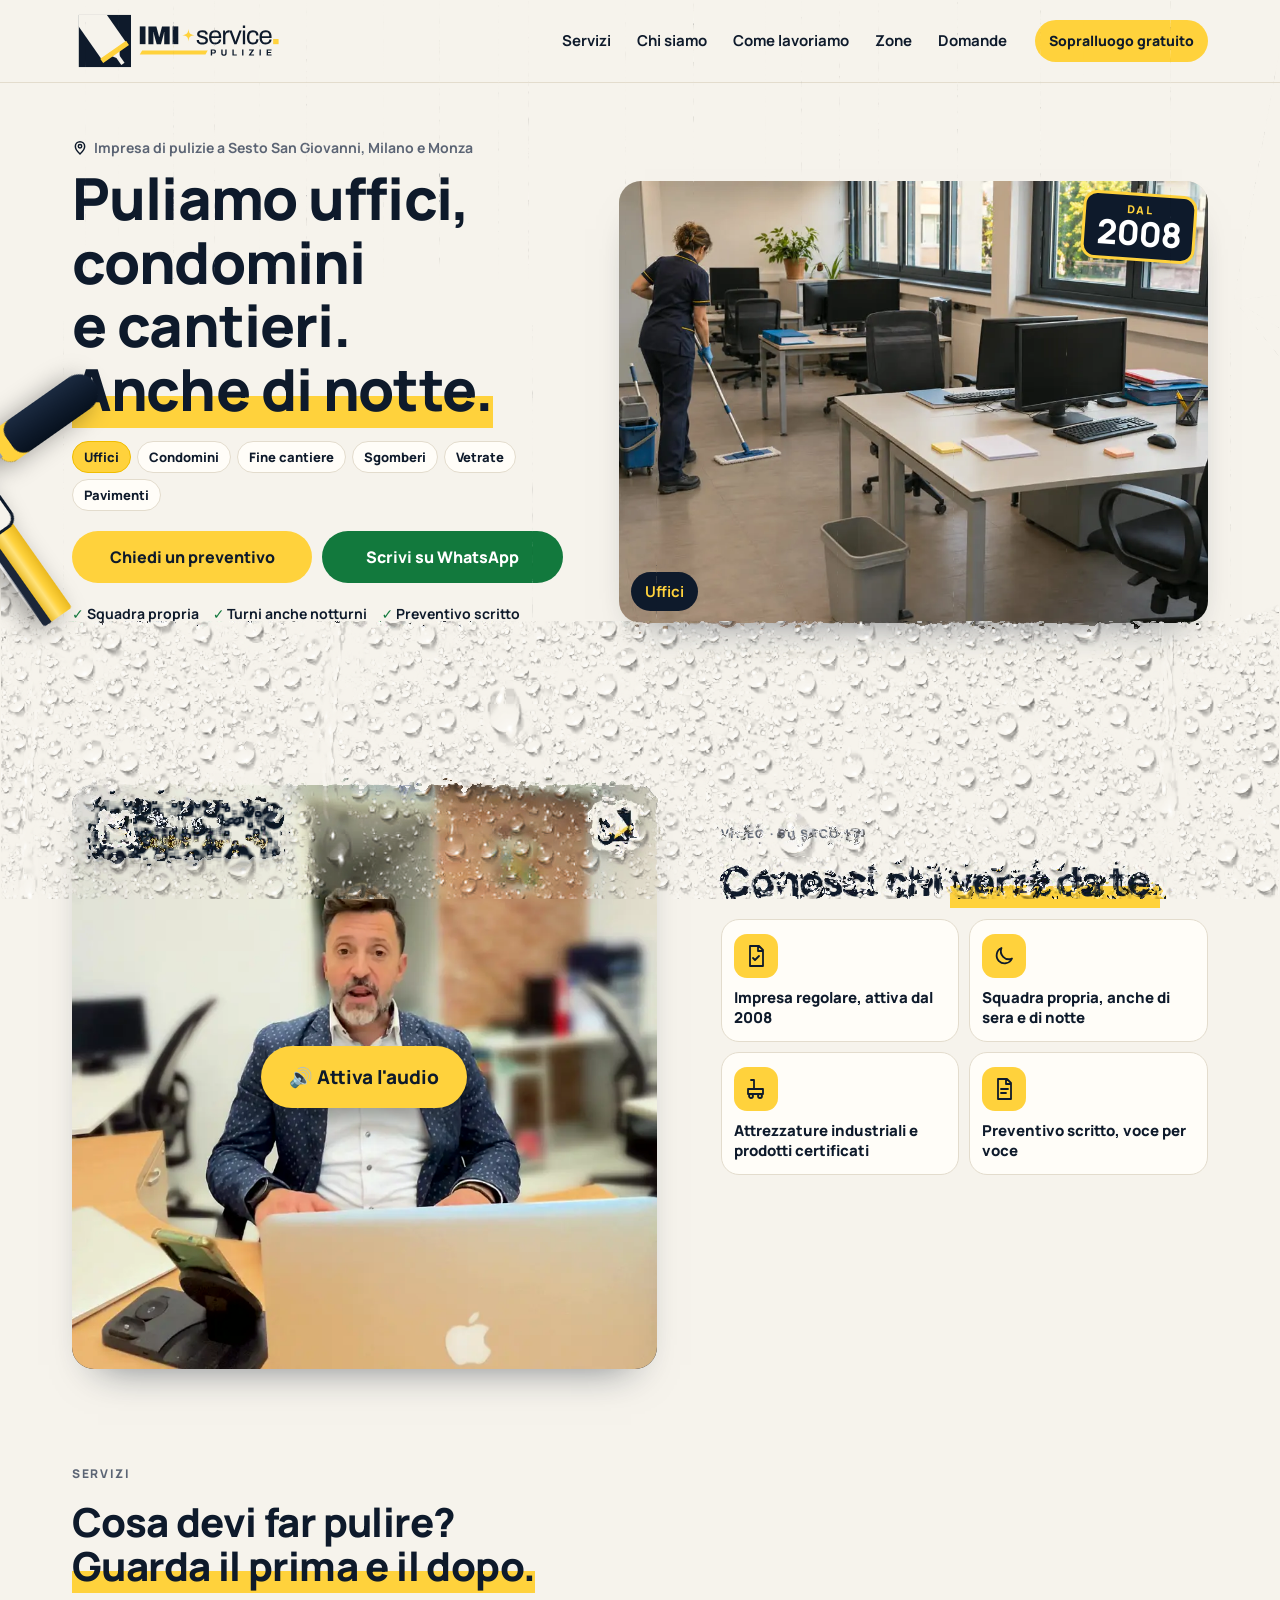
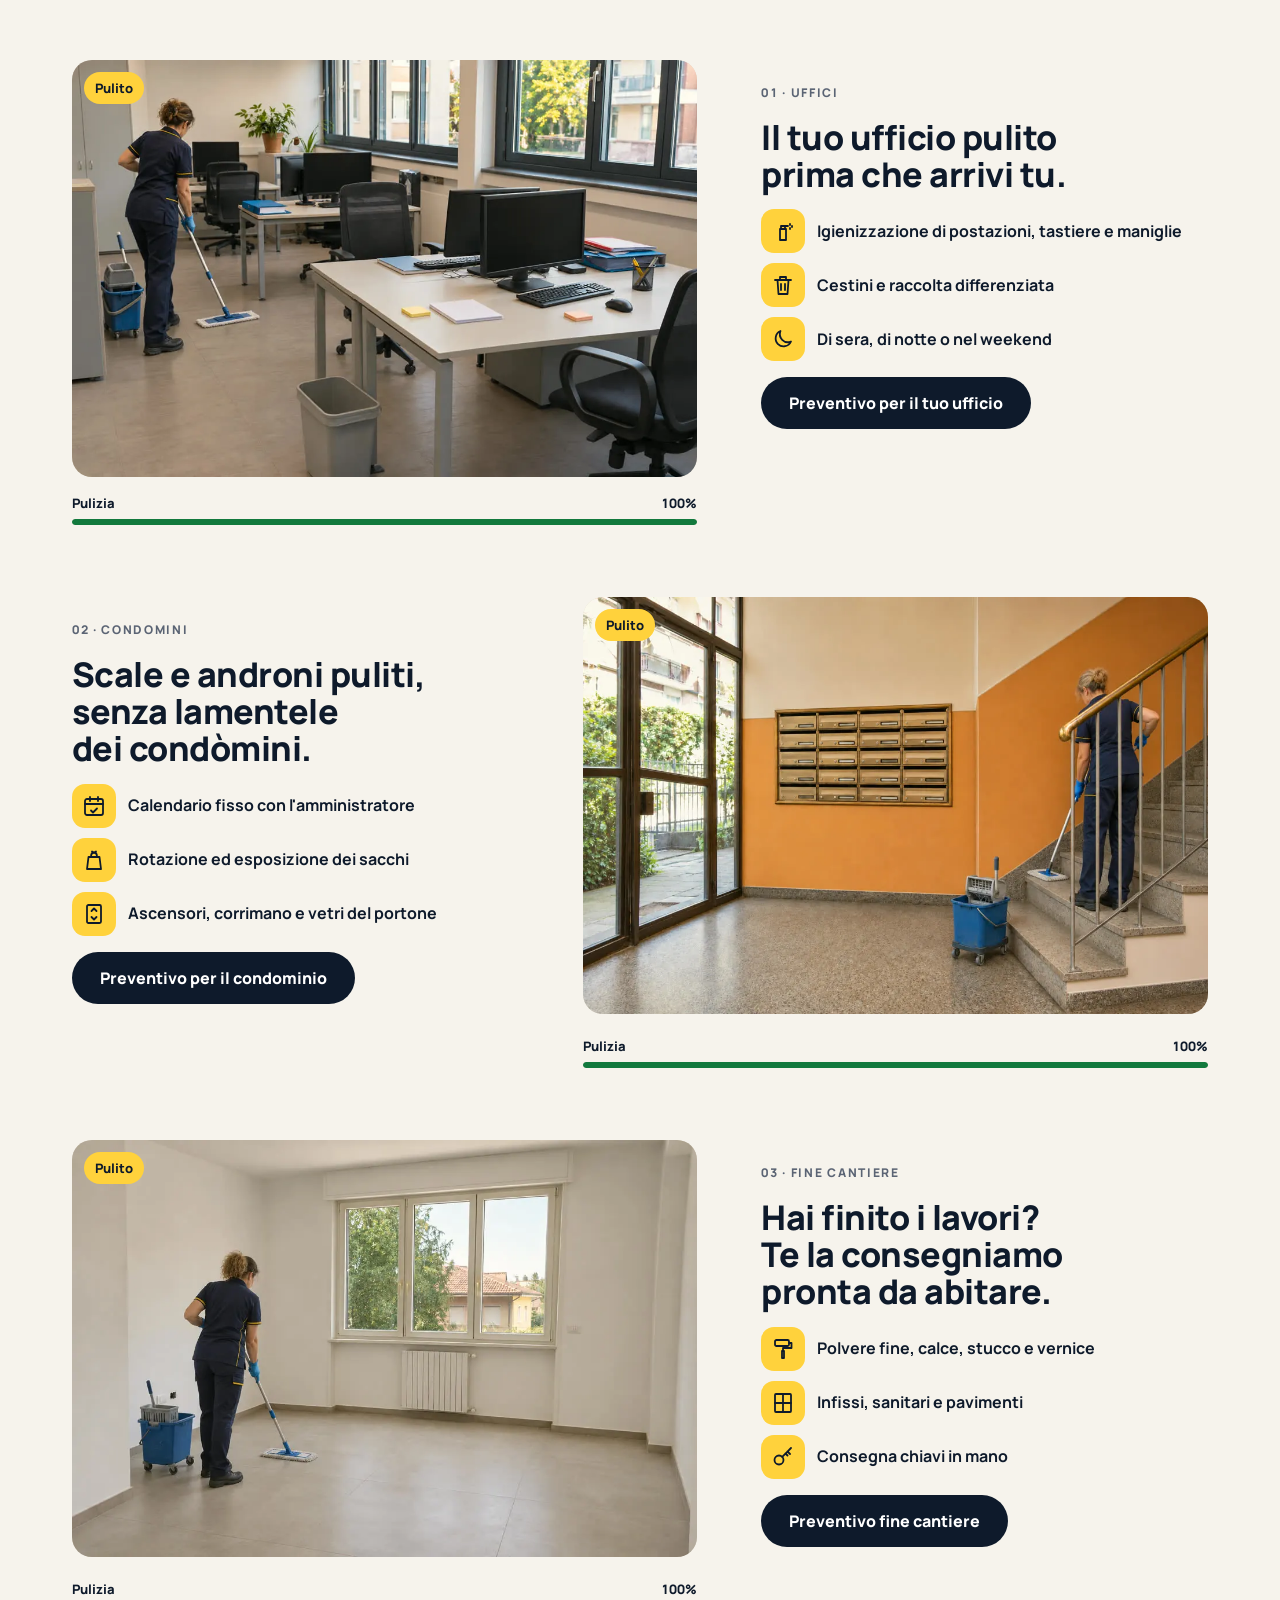
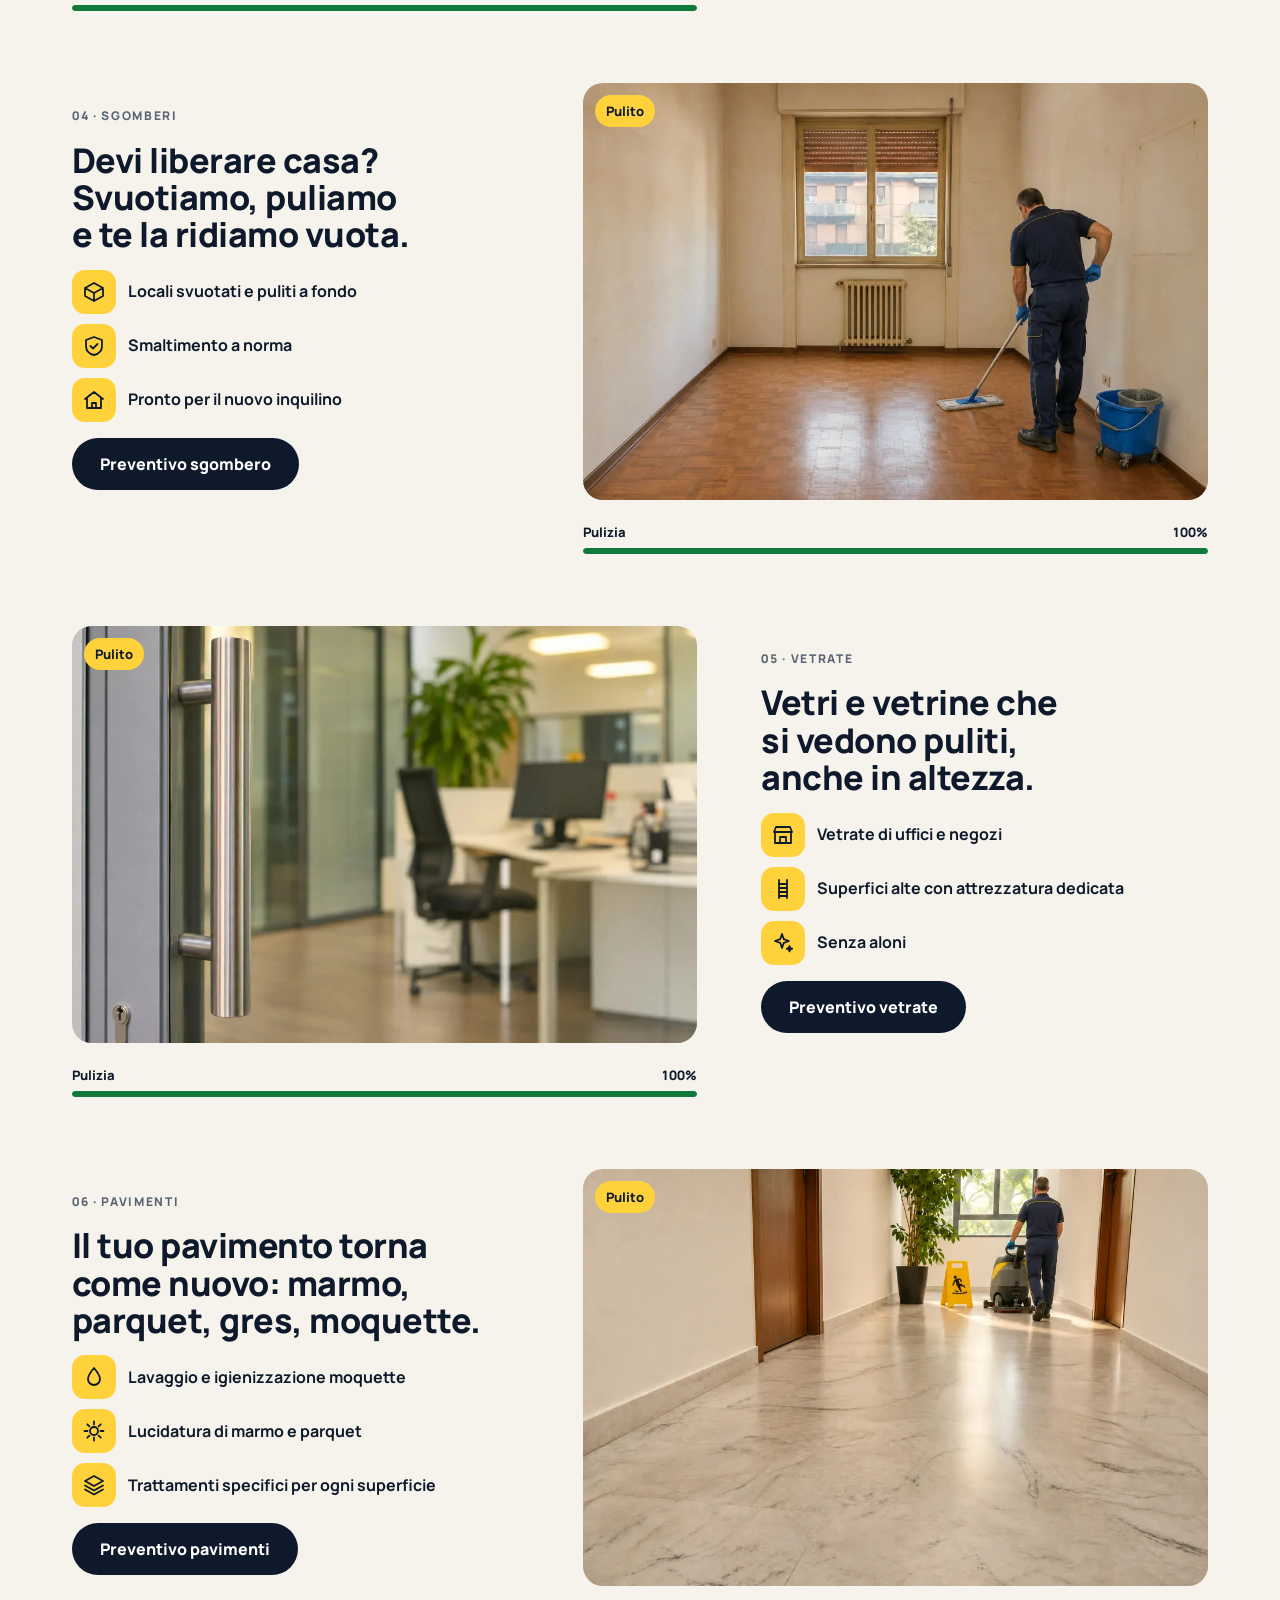
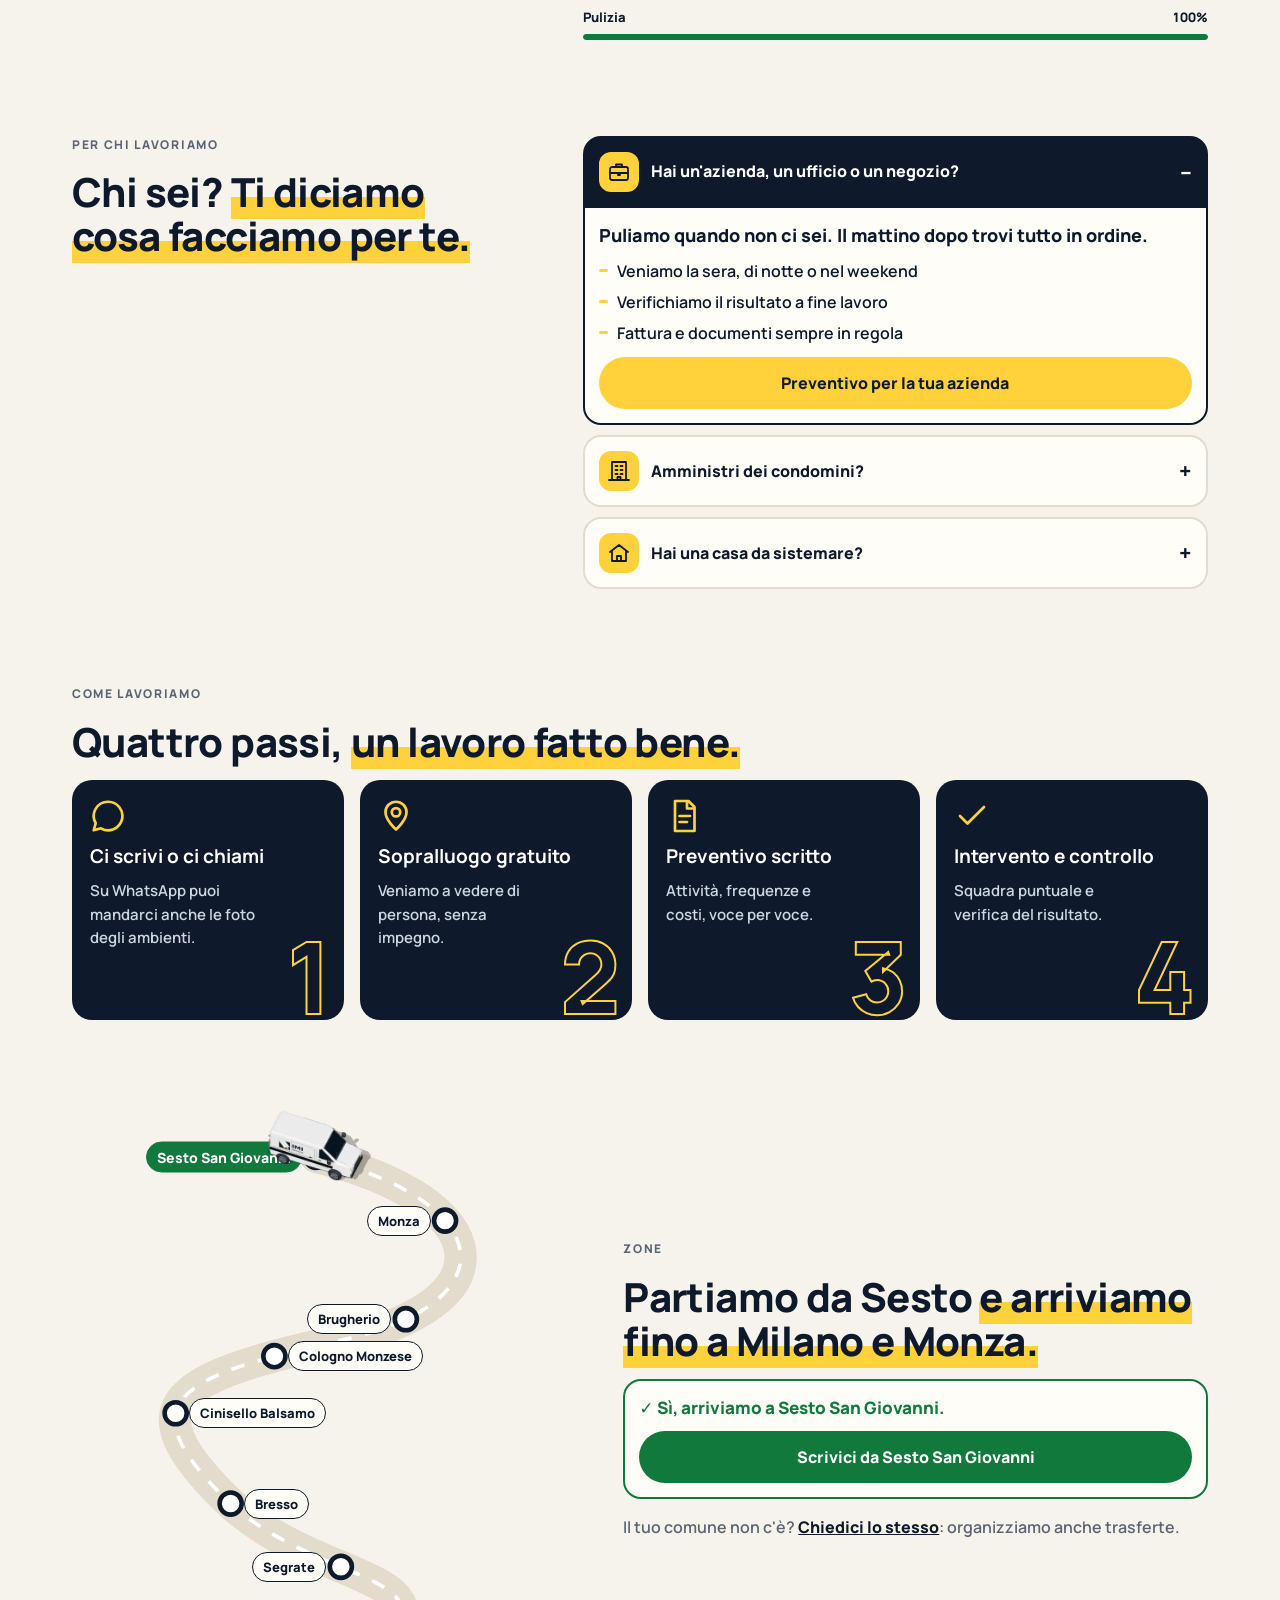
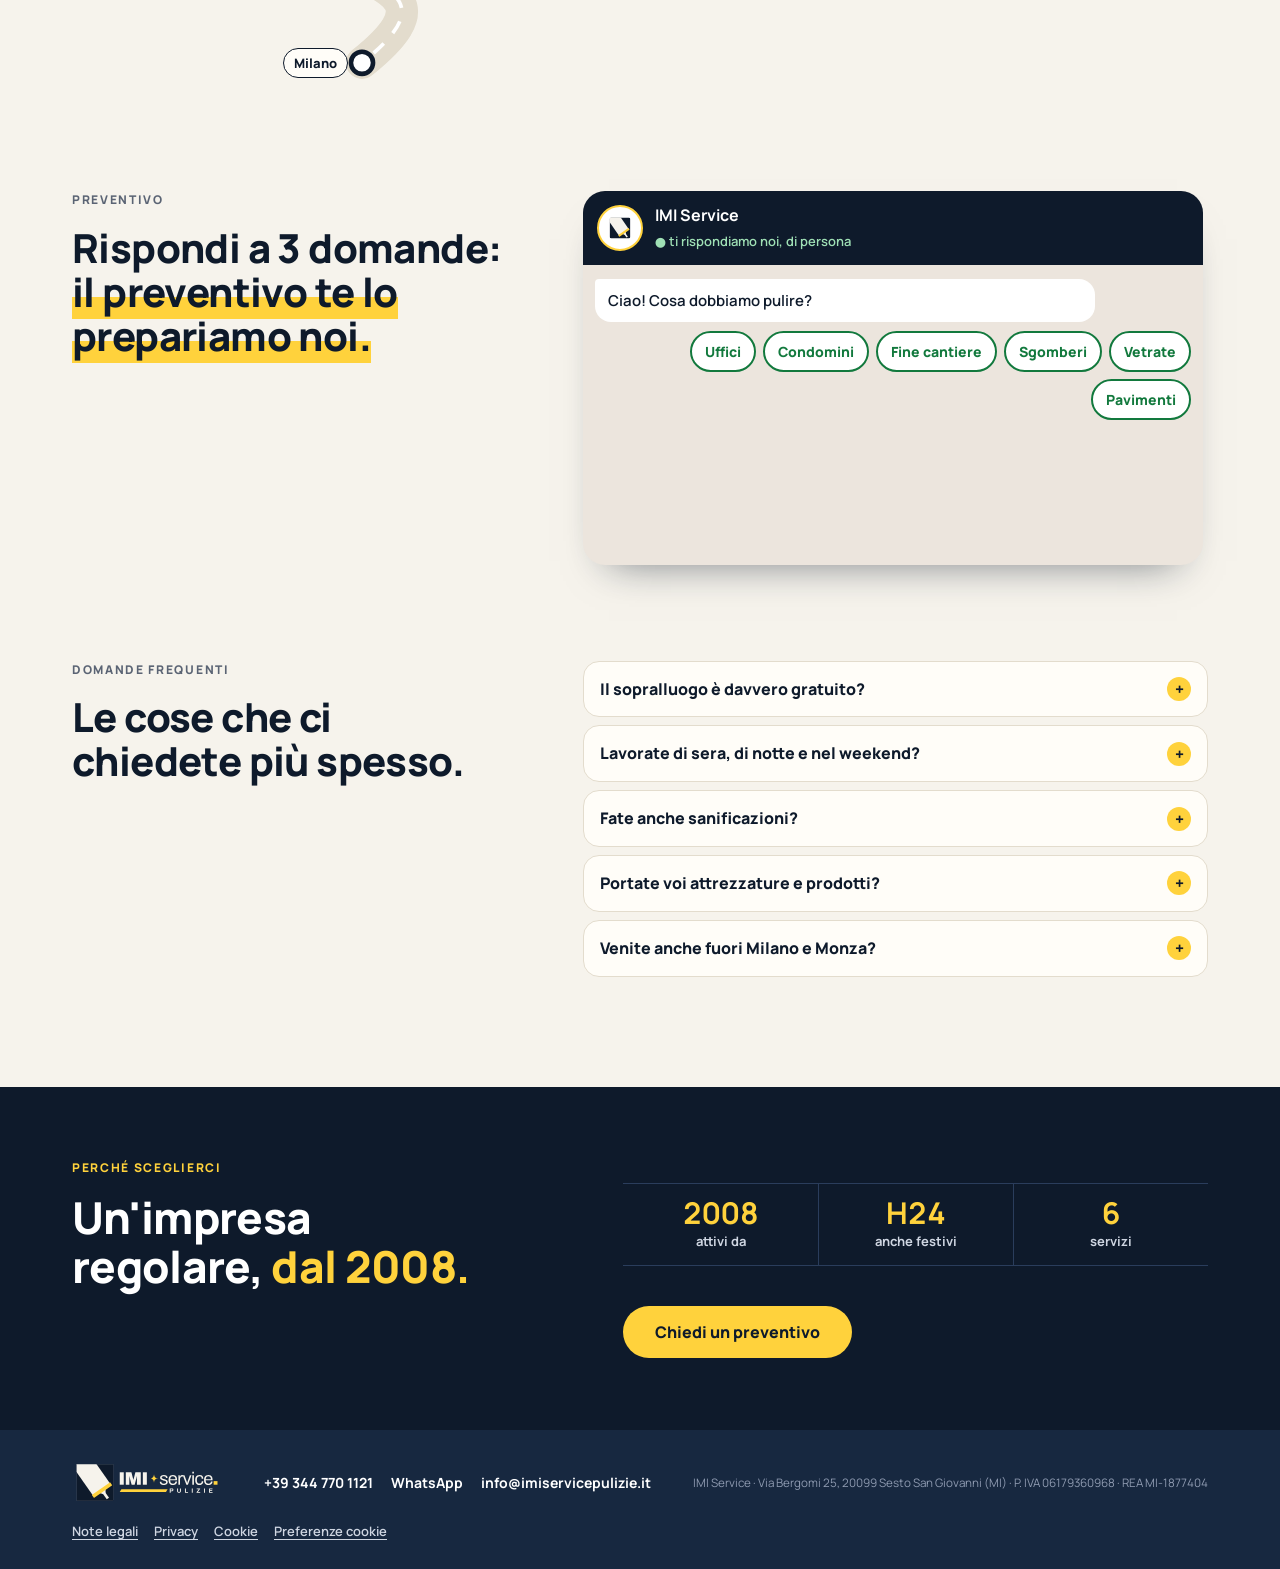
==== index.html @ 55320488 "Tag Google Ads con Consent Mode v2: parte solo con il consenso Marketing, conta i clic su WhatsApp, " ====
<!doctype html>
<html lang="it">
<head>
  <meta charset="utf-8">
  <meta name="viewport" content="width=device-width, initial-scale=1">
  <title>Impresa di pulizie a Sesto San Giovanni | IMI Service</title>
  <meta name="description" content="Impresa di pulizie a Sesto San Giovanni dal 2008: uffici, condomini, fine cantiere, sgomberi e vetrate a Milano e Monza. Anche di notte. Sopralluogo gratuito.">
  <meta name="theme-color" content="#0e1a2b">
  <link rel="canonical" href="https://imiservicepulizie.it/">
  <link rel="icon" href="assets/img/logo/simbolo.svg" type="image/svg+xml">
  <link rel="icon" href="assets/img/icon-32.png" type="image/png" sizes="32x32">
  <link rel="apple-touch-icon" href="assets/img/apple-touch-icon.png">
  <meta property="og:image" content="https://imiservicepulizie.it/assets/img/og-image.png">
  <meta property="og:image:width" content="1200">
  <meta property="og:image:height" content="630">
  <meta name="twitter:card" content="summary_large_image">

  <meta property="og:type" content="website">
  <meta property="og:locale" content="it_IT">
  <meta property="og:title" content="Impresa di pulizie a Sesto San Giovanni | IMI Service">
  <meta property="og:description" content="Impresa di pulizie a Sesto San Giovanni dal 2008: uffici, condomini, fine cantiere, sgomberi e vetrate a Milano e Monza. Anche di notte. Sopralluogo gratuito.">
  <meta property="og:site_name" content="IMI Service">
  <meta property="og:url" content="https://imiservicepulizie.it/">

  <script type="application/ld+json">
{
 "@context": "https://schema.org",
 "@graph": [
  {
   "@type": "WebSite",
   "@id": "https://imiservicepulizie.it/#sito",
   "url": "https://imiservicepulizie.it/",
   "name": "IMI Service",
   "alternateName": "IMI Service Pulizie",
   "inLanguage": "it-IT",
   "publisher": {
    "@id": "https://imiservicepulizie.it/#impresa"
   }
  },
  {
   "@type": "WebPage",
   "@id": "https://imiservicepulizie.it/#pagina",
   "url": "https://imiservicepulizie.it/",
   "name": "Impresa di pulizie a Sesto San Giovanni | IMI Service",
   "description": "Impresa di pulizie a Sesto San Giovanni dal 2008: uffici, condomini, fine cantiere, sgomberi e vetrate a Milano e Monza. Anche di notte. Sopralluogo gratuito.",
   "inLanguage": "it-IT",
   "isPartOf": {
    "@id": "https://imiservicepulizie.it/#sito"
   },
   "about": {
    "@id": "https://imiservicepulizie.it/#impresa"
   },
   "primaryImageOfPage": {
    "@id": "https://imiservicepulizie.it/#immagine"
   }
  },
  {
   "@type": "ImageObject",
   "@id": "https://imiservicepulizie.it/#immagine",
   "url": "https://imiservicepulizie.it/assets/img/og-image.png",
   "width": 1200,
   "height": 630
  },
  {
   "@type": "HomeAndConstructionBusiness",
   "@id": "https://imiservicepulizie.it/#impresa",
   "name": "IMI Service",
   "alternateName": "IMI Service Pulizie",
   "description": "Impresa di pulizie di Sesto San Giovanni, attiva dal 2008: pulizie di uffici e condomini, fine cantiere, sgomberi, vetrate, trattamento pavimenti e sanificazioni a Milano, Monza e prima cintura, anche di sera e di notte, H24.",
   "url": "https://imiservicepulizie.it/",
   "logo": {
    "@type": "ImageObject",
    "url": "https://imiservicepulizie.it/assets/img/icon-192.png",
    "width": 192,
    "height": 192
   },
   "image": {
    "@id": "https://imiservicepulizie.it/#immagine"
   },
   "telephone": "+39 344 770 1121",
   "email": "info@imiservicepulizie.it",
   "address": {
    "@type": "PostalAddress",
    "streetAddress": "Via Bergomi 25",
    "addressLocality": "Sesto San Giovanni",
    "addressRegion": "MI",
    "postalCode": "20099",
    "addressCountry": "IT"
   },
   "foundingDate": "2008",
   "vatID": "IT06179360968",
   "areaServed": [
    {
     "@type": "City",
     "name": "Sesto San Giovanni"
    },
    {
     "@type": "City",
     "name": "Monza"
    },
    {
     "@type": "City",
     "name": "Brugherio"
    },
    {
     "@type": "City",
     "name": "Cologno Monzese"
    },
    {
     "@type": "City",
     "name": "Cinisello Balsamo"
    },
    {
     "@type": "City",
     "name": "Bresso"
    },
    {
     "@type": "City",
     "name": "Segrate"
    },
    {
     "@type": "City",
     "name": "Milano"
    }
   ],
   "hasOfferCatalog": {
    "@type": "OfferCatalog",
    "name": "Servizi di pulizia",
    "itemListElement": [
     {
      "@type": "Offer",
      "itemOffered": {
       "@id": "https://imiservicepulizie.it/#servizio-uffici"
      }
     },
     {
      "@type": "Offer",
      "itemOffered": {
       "@id": "https://imiservicepulizie.it/#servizio-condomini"
      }
     },
     {
      "@type": "Offer",
      "itemOffered": {
       "@id": "https://imiservicepulizie.it/#servizio-cantiere"
      }
     },
     {
      "@type": "Offer",
      "itemOffered": {
       "@id": "https://imiservicepulizie.it/#servizio-sgomberi"
      }
     },
     {
      "@type": "Offer",
      "itemOffered": {
       "@id": "https://imiservicepulizie.it/#servizio-vetrate"
      }
     },
     {
      "@type": "Offer",
      "itemOffered": {
       "@id": "https://imiservicepulizie.it/#servizio-pavimenti"
      }
     },
     {
      "@type": "Offer",
      "itemOffered": {
       "@id": "https://imiservicepulizie.it/#servizio-sanificazione"
      }
     }
    ]
   },
   "openingHoursSpecification": [
    {
     "@type": "OpeningHoursSpecification",
     "dayOfWeek": [
      "Monday",
      "Tuesday",
      "Wednesday",
      "Thursday",
      "Friday",
      "Saturday",
      "Sunday"
     ],
     "opens": "00:00",
     "closes": "23:59"
    }
   ]
  },
  {
   "@type": "Service",
   "@id": "https://imiservicepulizie.it/#servizio-uffici",
   "name": "Pulizie uffici",
   "serviceType": "Pulizie uffici",
   "description": "Il tuo ufficio pulito prima che arrivi tu. Igienizzazione di postazioni, tastiere e maniglie; Cestini e raccolta differenziata; Di sera, di notte o nel weekend.",
   "url": "https://imiservicepulizie.it/#svc-uffici",
   "provider": {
    "@id": "https://imiservicepulizie.it/#impresa"
   },
   "areaServed": [
    {
     "@type": "City",
     "name": "Sesto San Giovanni"
    },
    {
     "@type": "City",
     "name": "Milano"
    },
    {
     "@type": "City",
     "name": "Monza"
    }
   ]
  },
  {
   "@type": "Service",
   "@id": "https://imiservicepulizie.it/#servizio-condomini",
   "name": "Pulizie condominiali",
   "serviceType": "Pulizie condominiali",
   "description": "Scale e androni puliti, senza lamentele dei condòmini. Calendario fisso con l'amministratore; Rotazione ed esposizione dei sacchi; Ascensori, corrimano e vetri del portone.",
   "url": "https://imiservicepulizie.it/#svc-condomini",
   "provider": {
    "@id": "https://imiservicepulizie.it/#impresa"
   },
   "areaServed": [
    {
     "@type": "City",
     "name": "Sesto San Giovanni"
    },
    {
     "@type": "City",
     "name": "Milano"
    },
    {
     "@type": "City",
     "name": "Monza"
    }
   ]
  },
  {
   "@type": "Service",
   "@id": "https://imiservicepulizie.it/#servizio-cantiere",
   "name": "Pulizia fine cantiere e post ristrutturazione",
   "serviceType": "Pulizia fine cantiere e post ristrutturazione",
   "description": "Hai finito i lavori? Te la consegniamo pronta da abitare. Polvere fine, calce, stucco e vernice; Infissi, sanitari e pavimenti; Consegna chiavi in mano.",
   "url": "https://imiservicepulizie.it/#svc-cantiere",
   "provider": {
    "@id": "https://imiservicepulizie.it/#impresa"
   },
   "areaServed": [
    {
     "@type": "City",
     "name": "Sesto San Giovanni"
    },
    {
     "@type": "City",
     "name": "Milano"
    },
    {
     "@type": "City",
     "name": "Monza"
    }
   ]
  },
  {
   "@type": "Service",
   "@id": "https://imiservicepulizie.it/#servizio-sgomberi",
   "name": "Sgomberi di case, cantine e uffici",
   "serviceType": "Sgomberi di case, cantine e uffici",
   "description": "Devi liberare casa? Svuotiamo, puliamo e te la ridiamo vuota. Locali svuotati e puliti a fondo; Smaltimento a norma; Pronto per il nuovo inquilino.",
   "url": "https://imiservicepulizie.it/#svc-sgomberi",
   "provider": {
    "@id": "https://imiservicepulizie.it/#impresa"
   },
   "areaServed": [
    {
     "@type": "City",
     "name": "Sesto San Giovanni"
    },
    {
     "@type": "City",
     "name": "Milano"
    },
    {
     "@type": "City",
     "name": "Monza"
    }
   ]
  },
  {
   "@type": "Service",
   "@id": "https://imiservicepulizie.it/#servizio-vetrate",
   "name": "Pulizia vetrate e vetri in altezza",
   "serviceType": "Pulizia vetrate e vetri in altezza",
   "description": "Vetri e vetrine che si vedono puliti, anche in altezza. Vetrate di uffici e negozi; Superfici alte con attrezzatura dedicata; Senza aloni.",
   "url": "https://imiservicepulizie.it/#svc-vetrate",
   "provider": {
    "@id": "https://imiservicepulizie.it/#impresa"
   },
   "areaServed": [
    {
     "@type": "City",
     "name": "Sesto San Giovanni"
    },
    {
     "@type": "City",
     "name": "Milano"
    },
    {
     "@type": "City",
     "name": "Monza"
    }
   ]
  },
  {
   "@type": "Service",
   "@id": "https://imiservicepulizie.it/#servizio-pavimenti",
   "name": "Trattamento pavimenti e lavaggio moquette",
   "serviceType": "Trattamento pavimenti e lavaggio moquette",
   "description": "Il tuo pavimento torna come nuovo: marmo, parquet, gres, moquette. Lavaggio e igienizzazione moquette; Lucidatura di marmo e parquet; Trattamenti specifici per ogni superficie.",
   "url": "https://imiservicepulizie.it/#svc-pavimenti",
   "provider": {
    "@id": "https://imiservicepulizie.it/#impresa"
   },
   "areaServed": [
    {
     "@type": "City",
     "name": "Sesto San Giovanni"
    },
    {
     "@type": "City",
     "name": "Milano"
    },
    {
     "@type": "City",
     "name": "Monza"
    }
   ]
  },
  {
   "@type": "Service",
   "@id": "https://imiservicepulizie.it/#servizio-sanificazione",
   "name": "Sanificazione ambienti",
   "serviceType": "Sanificazione ambienti",
   "description": "Sanifichiamo uffici, condomini, negozi e abitazioni con prodotti professionali specifici, anche dopo un caso di malattia o prima di riaprire i locali. Ti diciamo prima tempi, prodotti e come preparare gli ambienti.",
   "url": "https://imiservicepulizie.it/#faq",
   "provider": {
    "@id": "https://imiservicepulizie.it/#impresa"
   },
   "areaServed": [
    {
     "@type": "City",
     "name": "Sesto San Giovanni"
    },
    {
     "@type": "City",
     "name": "Milano"
    },
    {
     "@type": "City",
     "name": "Monza"
    }
   ]
  },
  {
   "@type": "FAQPage",
   "@id": "https://imiservicepulizie.it/#domande",
   "mainEntity": [
    {
     "@type": "Question",
     "name": "Il sopralluogo è davvero gratuito?",
     "acceptedAnswer": {
      "@type": "Answer",
      "text": "Sì, gratuito e senza impegno. Ci serve per farti un preventivo preciso, senza stime al buio."
     }
    },
    {
     "@type": "Question",
     "name": "Lavorate di sera, di notte e nel weekend?",
     "acceptedAnswer": {
      "@type": "Answer",
      "text": "Sì. Organizziamo i turni in base ai vostri orari, fino alla copertura H24."
     }
    },
    {
     "@type": "Question",
     "name": "Fate anche sanificazioni?",
     "acceptedAnswer": {
      "@type": "Answer",
      "text": "Sì. Sanifichiamo uffici, condomini, negozi e abitazioni con prodotti professionali specifici, anche dopo un caso di malattia o prima di riaprire i locali. Ti diciamo prima tempi, prodotti e come preparare gli ambienti."
     }
    },
    {
     "@type": "Question",
     "name": "Portate voi attrezzature e prodotti?",
     "acceptedAnswer": {
      "@type": "Answer",
      "text": "Sempre: macchinari industriali e prodotti professionali certificati, scelti per ogni superficie."
     }
    },
    {
     "@type": "Question",
     "name": "Venite anche fuori Milano e Monza?",
     "acceptedAnswer": {
      "@type": "Answer",
      "text": "Sì. Copriamo la prima cintura e, su richiesta, organizziamo trasferte fuori zona."
     }
    }
   ]
  },
  {
   "@type": "VideoObject",
   "@id": "https://imiservicepulizie.it/#video",
   "name": "IMI Service: conosci chi verrà da te",
   "description": "Presentazione di IMI Service, impresa di pulizie di Sesto San Giovanni attiva dal 2008: chi siamo e come lavoriamo.",
   "thumbnailUrl": "https://imiservicepulizie.it/assets/video/copertina.webp",
   "uploadDate": "2026-11-10T12:00:00+01:00",
   "duration": "PT1M21S",
   "contentUrl": "https://imiservicepulizie.it/assets/video/presentazione.mp4",
   "inLanguage": "it-IT",
   "publisher": {
    "@id": "https://imiservicepulizie.it/#impresa"
   }
  }
 ]
}
  </script>
  <link rel="preload" as="font" type="font/woff2" href="assets/fonts/manrope-latin.woff2" crossorigin>
  <link rel="preload" as="image" href="assets/img/servizi/uffici.webp" fetchpriority="high">
  <link rel="preload" as="image" href="assets/img/intro/telefono-360.jpg" media="(max-aspect-ratio: 9/10) and (max-width: 367px)">
  <link rel="preload" as="image" href="assets/img/intro/telefono-375.jpg" media="(max-aspect-ratio: 9/10) and (min-width: 368px) and (max-width: 382px)">
  <link rel="preload" as="image" href="assets/img/intro/telefono-390.jpg" media="(max-aspect-ratio: 9/10) and (min-width: 383px) and (max-width: 400px)">
  <link rel="preload" as="image" href="assets/img/intro/telefono-412.jpg" media="(max-aspect-ratio: 9/10) and (min-width: 401px) and (max-width: 420px)">
  <link rel="preload" as="image" href="assets/img/intro/telefono-430.jpg" media="(max-aspect-ratio: 9/10) and (min-width: 421px)">
  <link rel="preload" as="image" href="assets/img/intro/computer-1024.jpg" media="(min-aspect-ratio: 9/10) and (max-width: 1087px)">
  <link rel="preload" as="image" href="assets/img/intro/computer-1152.jpg" media="(min-aspect-ratio: 9/10) and (min-width: 1088px) and (max-width: 1215px)">
  <link rel="preload" as="image" href="assets/img/intro/computer-1280.jpg" media="(min-aspect-ratio: 9/10) and (min-width: 1216px)">
  <link rel="preload" as="image" href="assets/img/intro/gocce.jpg" media="(max-aspect-ratio: 9/10)">
  <link rel="preload" as="image" href="assets/img/intro/gocce-pc.jpg" media="(min-aspect-ratio: 9/10)">
<style>
/* Manrope ospitato sul sito (niente collegamenti a Google Fonts) */
@font-face { font-family: "Manrope"; font-style: normal; font-weight: 200 800; font-display: swap; src: url(assets/fonts/manrope-latin.woff2) format("woff2");
  unicode-range: U+0000-00FF,U+0131,U+0152-0153,U+02BB-02BC,U+02C6,U+02DA,U+02DC,U+0304,U+0308,U+0329,U+2000-206F,U+20AC,U+2122,U+2191,U+2193,U+2212,U+2215,U+FEFF,U+FFFD; }
@font-face { font-family: "Manrope"; font-style: normal; font-weight: 200 800; font-display: swap; src: url(assets/fonts/manrope-latin-ext.woff2) format("woff2");
  unicode-range: U+0100-02BA,U+02BD-02C5,U+02C7-02CC,U+02CE-02D7,U+02DD-02FF,U+0304,U+0308,U+0329,U+1D00-1DBF,U+1E00-1E9F,U+1EF2-1EFF,U+2020,U+20A0-20AB,U+20AD-20C0,U+2113,U+2C60-2C7F,U+A720-A7FF; }
/* Colonna unica (max 560px). Apertura col tergivetro, hero con i servizi che si alternano, video, servizi prima/dopo che si puliscono scorrendo */
:root {
  --navy: #0E1A2B;
  --navy-2: #172840;
  --cream: #F6F3EC;
  --paper: #FFFDF8;
  --yellow: #FFD23C;
  --green: #12793D;
  --muted: #5B6474;
  --line: #E3DCCD;
  --font: "Manrope", system-ui, -apple-system, "Segoe UI", sans-serif;
  color-scheme: light;
}
* { box-sizing: border-box; }
[hidden] { display: none !important; }
html, body { background: var(--cream); color: var(--navy); overscroll-behavior-y: none; }
body { margin: 0; font-family: var(--font); font-size: 16px; line-height: 1.55; -webkit-font-smoothing: antialiased; }
body.locked { overflow: hidden; }
body::before { content: ""; position: fixed; inset: 0 0 auto; height: env(safe-area-inset-top, 0px); z-index: 30; background: var(--cream); }
.wrap { max-width: 560px; margin: 0 auto; padding-left: max(16px, env(safe-area-inset-left, 0px)); padding-right: max(16px, env(safe-area-inset-right, 0px)); }
h1, h2, h3 { margin: 0; font-weight: 800; letter-spacing: -0.015em; line-height: 1.1; text-wrap: balance; }
p { margin: 0; }
.kicker { font-size: 12px; font-weight: 800; letter-spacing: .14em; text-transform: uppercase; color: var(--muted); }
.hl { background: linear-gradient(transparent 60%, var(--yellow) 60%); }
.btn { display: flex; align-items: center; justify-content: center; gap: 8px; min-height: 52px; padding: 0 20px; border-radius: 999px; border: 0; font: 800 16px/1 var(--font); text-decoration: none; cursor: pointer; }
.btn-y { background: var(--yellow); color: var(--navy); }
.btn-w { background: var(--green); color: #fff; }
.btn-d { background: var(--navy); color: #fff; }
.btn:focus-visible, button:focus-visible, summary:focus-visible, input:focus-visible { outline: 3px solid var(--navy); outline-offset: 3px; }
section { scroll-margin-top: 72px; }
.sec { padding-block: 48px 0; }
.sec > .wrap { display: flex; flex-direction: column; gap: 14px; }
.sec h2 { font-size: 28px; }
.lead { color: var(--muted); font-weight: 600; }

/* Barra in alto */
.top { position: sticky; top: env(safe-area-inset-top, 0px); z-index: 20; background: rgba(246,243,236,.94); backdrop-filter: blur(10px); border-bottom: 1px solid var(--line); }
.top .wrap { display: flex; align-items: center; justify-content: space-between; padding-block: 10px; }
.top img { height: 60px; width: auto; display: block; margin-block: -4px; }
@media (min-width: 1000px) { .top img { height: 70px; } }
.top a.cta { white-space: nowrap; }
@media (max-width: 400px) { .top img { height: 52px; } .top a.cta { font-size: 13px; padding: 9px 12px; } }
.top a.cta { font-weight: 800; font-size: 14px; color: var(--navy); text-decoration: none; background: var(--yellow); padding: 10px 14px; border-radius: 999px; }

/* Hero: cosa facciamo, subito */
.hero { padding-block: 22px 8px; }
.hero .wrap { display: flex; flex-direction: column; gap: 14px; }
.hero h1 { font-size: clamp(31px, 8.4vw, 42px); }
.stage { position: relative; border-radius: 22px; overflow: hidden; aspect-ratio: 4 / 3; max-width: 100%; background: var(--line); box-shadow: 0 22px 40px -26px rgba(14,26,43,.6); }
.stage canvas { position: absolute; inset: 0; width: 100%; height: 100%; display: block; }
.hero h1 .city { display: flex; align-items: center; gap: 6px; font-size: 14px; font-weight: 700; line-height: 1.35; letter-spacing: 0; color: var(--muted); margin-bottom: 8px; }
.hero h1 .big { display: block; }
.hero h1 .city svg { width: 16px; height: 16px; color: var(--navy); flex: none; }
/* timbro "Dal 2008" sulla foto */
.stage .stamp { position: absolute; right: 12px; top: 12px; z-index: 2; border: 3px solid var(--yellow); background: var(--navy); color: #fff; border-radius: 14px; padding: 7px 12px 8px; text-align: center; transform: rotate(4deg); box-shadow: 0 10px 20px -10px rgba(0,0,0,.6); }
.stage .stamp small { display: block; font-size: 11px; font-weight: 800; letter-spacing: .14em; text-transform: uppercase; color: var(--yellow); line-height: 1.2; }
.stage .stamp b { display: block; font-size: 34px; line-height: 1; font-weight: 800; letter-spacing: -.03em; }
.stage .now { position: absolute; left: 12px; bottom: 12px; z-index: 2; background: var(--navy); color: #fff; font-weight: 800; font-size: 15px; padding: 8px 14px; border-radius: 999px; }
.stage .now b { color: var(--yellow); }
.dots { display: flex; gap: 6px; flex-wrap: wrap; }
.dots button { font: 800 13px var(--font); color: var(--navy); padding: 6px 11px; border-radius: 999px; border: 1.5px solid var(--line); background: var(--paper); cursor: pointer; transition: background .3s, border-color .3s; }
.dots button:hover { border-color: var(--navy); }
.dots button.on { background: var(--yellow); border-color: #f0bd00; }
.ctas { display: grid; gap: 10px; }
.trust { display: flex; flex-wrap: wrap; gap: 6px 14px; font-weight: 700; font-size: 14px; }
.trust span::before { content: "✓ "; color: var(--green); font-weight: 800; }

/* Video */
.video { position: relative; border-radius: 22px; overflow: hidden; aspect-ratio: 1 / 1; max-width: 100%; background: var(--navy); box-shadow: 0 22px 40px -26px rgba(14,26,43,.6); }
.video video { width: 100%; height: 100%; display: block; object-fit: cover; cursor: pointer; }
.sound.off { display: none; }
.vc { position: absolute; inset: 0; z-index: 3; opacity: 0; visibility: hidden; transition: opacity .25s, visibility .25s; background: linear-gradient(rgba(0,0,0,.28), rgba(0,0,0,0) 30%, rgba(0,0,0,0) 55%, rgba(0,0,0,.6)); pointer-events: none; }
.video.ui .vc { opacity: 1; visibility: visible; }
.video.ui .vc button, .video.ui .vc input { pointer-events: auto; }
.video.ui .sound { opacity: 0; pointer-events: none; }
.vc button { border: 0; background: none; color: #fff; cursor: pointer; display: grid; place-items: center; padding: 0; }
.vc .mid { position: absolute; left: 0; right: 0; top: 50%; transform: translateY(-50%); display: flex; justify-content: center; align-items: center; gap: 30px; }
.vc .mid button { width: 52px; height: 52px; border-radius: 50%; background: rgba(0,0,0,.45); font: 800 14px var(--font); }
.vc .mid .vplay { width: 70px; height: 70px; }
.vc .mid .vplay svg { width: 32px; height: 32px; }
.vc .bot { position: absolute; left: 0; right: 0; bottom: 0; padding: 0 12px 8px; display: flex; flex-direction: column; }
.vc .bot .row { display: flex; align-items: center; gap: 6px; }
.vc .t { font: 700 13px var(--font); font-variant-numeric: tabular-nums; color: #fff; white-space: nowrap; margin-right: auto; text-shadow: 0 1px 3px rgba(0,0,0,.6); }
.vc .bot button { width: 42px; height: 42px; }
.vc .bot button svg { width: 24px; height: 24px; }
.vc input[type=range] { width: 100%; height: 22px; margin: 0; accent-color: var(--yellow); cursor: pointer; }
.video:fullscreen { border-radius: 0; aspect-ratio: auto; width: 100vw; height: 100vh; background: #000; }
.video:fullscreen video { object-fit: contain; }
.sound { position: absolute; left: 50%; top: 50%; transform: translate(-50%, -50%); z-index: 2; display: flex; align-items: center; gap: 10px; white-space: nowrap; background: var(--yellow); color: var(--navy); border: 0; border-radius: 999px; padding: 18px 28px; font: 800 19px var(--font); cursor: pointer; box-shadow: 0 0 0 0 rgba(255,210,60,.7), 0 12px 28px rgba(0,0,0,.4); animation: soundPulse 1.8s ease-out infinite; transition: all .35s ease; }
@keyframes soundPulse { 0% { box-shadow: 0 0 0 0 rgba(255,210,60,.7), 0 12px 28px rgba(0,0,0,.4); } 70% { box-shadow: 0 0 0 22px rgba(255,210,60,0), 0 12px 28px rgba(0,0,0,.4); } 100% { box-shadow: 0 0 0 0 rgba(255,210,60,0), 0 12px 28px rgba(0,0,0,.4); } }
@media (prefers-reduced-motion: reduce) { .sound { animation: none; } }
/* Punti con un'icona diversa per ognuno (al posto delle spunte) */
.feat { display: grid; gap: 10px; padding: 0; margin: 0; list-style: none; }
.feat li { display: grid; grid-template-columns: 44px 1fr; gap: 12px; align-items: center; font-weight: 700; line-height: 1.35; }
.feat svg, .tiles svg { width: 44px; height: 44px; padding: 10px; border-radius: 13px; background: var(--yellow); color: var(--navy); }
.tiles { display: grid; grid-template-columns: 1fr 1fr; gap: 10px; padding: 0; margin: 0; list-style: none; }
.tiles li { background: var(--paper); border: 1.5px solid var(--line); border-radius: 18px; padding: 14px 12px; display: flex; flex-direction: column; gap: 10px; font-weight: 800; font-size: 15px; line-height: 1.3; }
/* Per chi: tre domande, si apre la propria */
.who { display: flex; flex-direction: column; gap: 10px; }
.who > button { font: 800 16px/1.3 var(--font); color: var(--navy); text-align: left; cursor: pointer; background: var(--paper); border: 2px solid var(--line); border-radius: 18px; padding: 14px; display: flex; gap: 12px; align-items: center; }
.who > button svg { width: 40px; height: 40px; flex: none; padding: 8px; border-radius: 12px; background: var(--yellow); color: var(--navy); }
.who > button::after { content: "+"; margin-left: auto; font-size: 22px; line-height: 1; }
.who > button[aria-expanded="true"] { border-color: var(--navy); background: var(--navy); color: #fff; border-radius: 18px 18px 0 0; }
.who > button[aria-expanded="true"]::after { content: "–"; }
.who .ans { background: var(--paper); border: 2px solid var(--navy); border-top: 0; margin-top: -10px; border-radius: 0 0 18px 18px; padding: 16px 14px 14px; display: flex; flex-direction: column; gap: 12px; }
.who .ans[hidden] { display: none; }
.who .ans .pr { font-size: 18px; font-weight: 800; line-height: 1.3; }
.mini { margin: 0; padding: 0; list-style: none; display: flex; flex-direction: column; gap: 6px; font-weight: 600; }
.mini li { padding-left: 18px; position: relative; }
.mini li::before { content: ""; position: absolute; left: 0; top: 10px; width: 9px; height: 3px; background: var(--yellow); border-radius: 2px; }
/* Come lavoriamo: schede da scorrere di lato */
.car { display: flex; gap: 12px; overflow-x: auto; scroll-snap-type: x mandatory; padding-bottom: 4px; scrollbar-width: none; }
.car::-webkit-scrollbar { display: none; }
.car .card { flex: 0 0 82%; scroll-snap-align: start; background: var(--navy); color: #fff; border-radius: 20px; padding: 18px; min-height: 210px; display: flex; flex-direction: column; gap: 8px; position: relative; overflow: hidden; }
.car .card svg { width: 36px; height: 36px; color: var(--yellow); }
.car .card b { font-size: 19px; }
.car .card span { color: #cfd6e2; font-weight: 600; font-size: 15px; max-width: 70%; }
.car .card em { position: absolute; right: 12px; bottom: 4px; font: 800 100px/.8 var(--font); font-style: normal; color: transparent; -webkit-text-stroke: 2px var(--yellow); }
.cdots { display: flex; gap: 0; justify-content: center; }
.cdots button { width: 24px; height: 24px; padding: 0; border: 0; background: none; cursor: pointer; display: grid; place-items: center; transition: width .2s; }
.cdots button::before { content: ""; width: 8px; height: 8px; border-radius: 4px; background: var(--line); transition: width .2s, background .2s; }
.cdots button.on { width: 30px; }
.cdots button.on::before { width: 22px; background: var(--navy); }
.points li { display: flex; gap: 10px; align-items: flex-start; }
.points svg { flex: none; margin-top: 3px; }

/* Servizi che si puliscono scorrendo */
.svc { padding-block: 34px 0; }
.svc .wrap { display: flex; flex-direction: column; gap: 12px; }
.svc h3 { font-size: 24px; }
.photo { position: relative; border-radius: 20px; overflow: hidden; aspect-ratio: 3 / 2; max-width: 100%; background: var(--line); }
.photo canvas { position: absolute; inset: 0; width: 100%; height: 100%; display: block; }
.photo .tag { position: absolute; top: 12px; left: 12px; z-index: 2; background: rgba(14,26,43,.86); color: #fff; font-weight: 800; font-size: 13px; padding: 6px 11px; border-radius: 999px; transition: background .3s, color .3s; }
.photo.done .tag { background: var(--yellow); color: var(--navy); }
.meter { display: flex; flex-direction: column; gap: 6px; }
.meter .row { display: flex; justify-content: space-between; font-weight: 800; font-size: 13px; font-variant-numeric: tabular-nums; }
.meter .track { height: 6px; border-radius: 9px; background: var(--line); overflow: hidden; }
.meter .fill { height: 100%; width: 0; background: var(--navy); border-radius: 9px; transition: background .3s; }
.svc.done .fill { background: var(--green); }
.svc .btn { opacity: .65; transition: opacity .4s; }
.svc.done .btn { opacity: 1; }
.num { font-variant-numeric: tabular-nums; color: var(--muted); }

/* Per chi */

/* Passi */

/* Zone */
/* Zone: il furgone parte da Sesto e percorre la strada mentre scorri */
.road { position: relative; width: 100%; max-width: 420px; aspect-ratio: 4 / 5; margin: 0 auto; }
.road svg { position: absolute; inset: 0; width: 100%; height: 100%; overflow: visible; }
.road button { position: absolute; transform: translate(-50%, -50%); font: 800 13px var(--font); padding: 5px 10px; border-radius: 999px; border: 1.5px solid var(--navy); background: var(--paper); color: var(--navy); cursor: pointer; white-space: nowrap; }
.road button.home { background: var(--yellow); font-size: 14px; }
.road button { z-index: 1; }
/* furgone 3D: 16 direzioni in un'unica immagine, si mostra quella giusta per la curva */
.road.vis .van { background-image: url(assets/img/furgone.webp); }
.road .van { position: absolute; z-index: 2; width: 24%; aspect-ratio: 1 / 1; transform: translate(-50%, -56%); background: 0 0 / 1600% 100% no-repeat; pointer-events: none; }
.road button[aria-pressed="true"] { background: var(--green); border-color: var(--green); color: #fff; }
.zres { background: var(--paper); border: 2px solid var(--green); border-radius: 18px; padding: 14px; display: flex; flex-direction: column; gap: 10px; font-weight: 800; }
.zres .ok { color: var(--green); font-size: 17px; }
.zmore { font-weight: 600; color: var(--muted); }
.zmore a { color: var(--navy); font-weight: 800; }

/* Chat preventivo */
.chat { background: #ECE5DD; border-radius: 22px; overflow: hidden; box-shadow: 0 22px 40px -26px rgba(14,26,43,.6); }
.chat .head { background: var(--navy); color: #fff; display: flex; gap: 12px; align-items: center; padding: 12px 14px; }
.chat .head img { width: 46px; height: 46px; border-radius: 50%; object-fit: contain; background: #fff; padding: 7px; border: 2px solid var(--yellow); }
.chat .head b { display: block; }
.chat .head span { font-size: 13px; color: #9fe0b5; font-weight: 600; }
.msgs { display: flex; flex-direction: column; gap: 9px; padding: 14px 12px; min-height: 300px; }
.bub { max-width: 84%; padding: 10px 13px; border-radius: 4px 16px 16px 16px; background: #fff; font-weight: 600; font-size: 15px; animation: pop .25s ease-out; }
.bub.me { align-self: flex-end; background: #DCF8C6; border-radius: 16px 4px 16px 16px; }
@keyframes pop { from { transform: translateY(6px); opacity: .4; } to { transform: none; opacity: 1; } }
.opts { display: flex; flex-wrap: wrap; gap: 7px; justify-content: flex-end; }
.opts button { background: #fff; border: 2px solid var(--green); color: var(--green); font: 800 14px var(--font); padding: 9px 13px; border-radius: 999px; cursor: pointer; }
.chat .foot { padding: 0 12px 14px; display: grid; gap: 8px; }
.chat .foot small { text-align: center; color: #555; font-weight: 600; }

/* FAQ */
.faq { display: grid; gap: 8px; }
.faq details { background: var(--paper); border: 1.5px solid var(--line); border-radius: 16px; padding: 0 16px; }
.faq summary { cursor: pointer; list-style: none; font-weight: 800; padding: 15px 30px 15px 0; position: relative; }
.faq summary::-webkit-details-marker { display: none; }
.faq summary::after { content: "+"; position: absolute; right: 0; top: 50%; transform: translateY(-50%); width: 24px; height: 24px; border-radius: 50%; background: var(--yellow); display: grid; place-items: center; }
.faq details[open] summary::after { content: "−"; }
.faq p { color: var(--muted); font-weight: 600; padding-bottom: 15px; }

/* Chiusura */
.close { background: var(--navy); color: #fff; margin-top: 52px; }
.close .wrap { display: flex; flex-direction: column; gap: 18px; padding-block: 40px; }
.close .kicker { color: var(--yellow); }
.close h2 { font-size: 28px; }
.close h2 span { color: var(--yellow); }
.strip { display: grid; grid-template-columns: repeat(3, 1fr); border-top: 1px solid #2a3d5c; border-bottom: 1px solid #2a3d5c; }
.strip div { padding: 14px 6px; text-align: center; display: flex; flex-direction: column; gap: 3px; }
.strip div + div { border-left: 1px solid #2a3d5c; }
.strip b { font-size: 30px; color: var(--yellow); line-height: 1; font-variant-numeric: tabular-nums; }
.strip span { font-size: 13px; font-weight: 700; color: #cfd6e2; }
.note { font-size: 13px; color: #aab4c4; font-weight: 600; }

/* Velo sporco all'apertura */
#veil { position: fixed; inset: 0; z-index: 50; overflow: hidden; transition: opacity .45s; cursor: pointer; background: var(--cream); }
#veil.ready { background: transparent; }
#veil canvas { position: absolute; inset: 0; width: 100%; height: 100%; display: block; }
/* tergivetro: lama lungo x, bordo che pulisce verso +y, manico verso -y; gira seguendo la passata a S */
#veil .blade { position: absolute; left: 0; top: 0; height: 34px; opacity: 0; transform-origin: 50% 50%; will-change: transform; filter: drop-shadow(0 10px 12px rgba(0,0,0,.35)); }
#veil .blade .ch { position: absolute; left: 0; right: 0; top: 0; height: 26px; background: linear-gradient(180deg, #E9B820, #FFD23C 40%, #FFE27A 60%, #E9B820); border-radius: 3px; }
#veil .blade .rub { position: absolute; left: 0; right: 0; top: 25px; height: 9px; background: #1B2638; border-radius: 0 0 3px 3px; }
#veil .blade .wet { position: absolute; left: 2%; right: 2%; top: 33px; height: 3px; border-radius: 2px; background: linear-gradient(90deg, transparent, rgba(255,255,255,.75) 20%, rgba(190,220,255,.8) 50%, rgba(255,255,255,.75) 80%, transparent); }
#veil .blade .badge { position: absolute; left: 50%; top: -6px; width: 140px; height: 46px; margin-left: -70px; background: #F6F3EC; border: 3px solid #0E1A2B; border-radius: 12px; display: grid; place-items: center; }
#veil .blade .badge img { width: 116px; height: auto; display: block; }
#veil .blade .neck { position: absolute; left: 50%; bottom: 38px; width: 16px; height: 26px; margin-left: -8px; background: linear-gradient(90deg, #C9CED6, #8E96A3); }
#veil .blade .grip { position: absolute; left: 50%; bottom: 62px; width: 38px; height: 120px; margin-left: -19px; background: linear-gradient(90deg, #1B2A40, #0E1A2B 60%, #07111E); border-radius: 19px 19px 13px 13px; box-shadow: inset 0 -16px 0 #FFD23C; }
#veil.gone { opacity: 0; pointer-events: none; }
@media (prefers-reduced-motion: reduce) { #veil { display: none; } .svc .btn { opacity: 1; } .bub { animation: none; } }

/* Barra contatti fissa (solo telefono) */
.mbar { position: fixed; left: 0; right: 0; bottom: 0; z-index: 40; display: grid; grid-template-columns: 1fr 1.25fr 1fr; gap: 8px; padding: 8px max(12px, env(safe-area-inset-left, 0px)) calc(8px + env(safe-area-inset-bottom, 0px)); background: rgba(255,253,248,.96); -webkit-backdrop-filter: blur(8px); backdrop-filter: blur(8px); border-top: 1px solid var(--line); box-shadow: 0 -8px 20px rgba(14,26,43,.08); }
.mbar a { height: 50px; border-radius: 14px; display: flex; align-items: center; justify-content: center; gap: 7px; font: 800 15px var(--font); text-decoration: none; }
.mbar svg { width: 20px; height: 20px; flex: none; }
.mbar .m-tel { background: var(--navy); color: #fff; }
.mbar .m-wa { background: var(--green); color: #fff; }
.mbar .m-mail { background: #fff; color: var(--navy); border: 2px solid var(--navy); }
@media (min-width: 768px) { .mbar { display: none; } }


/* ---------- Computer: due colonne, servizi con foto a fianco, passi in fila ---------- */
.menu, .d-only { display: none; }
@media (min-width: 1000px) {
  .m-only { display: none; }
  .d-only { display: inline; }
  .wrap { max-width: 1200px; padding-left: max(32px, env(safe-area-inset-left, 0px)); padding-right: max(32px, env(safe-area-inset-right, 0px)); }
  .top .wrap { gap: 28px; }
  .menu { display: flex; gap: 26px; margin-left: auto; }
  .menu a { font-weight: 700; font-size: 15px; color: var(--navy); text-decoration: none; }
  .menu a:hover { text-decoration: underline; text-decoration-color: var(--yellow); text-decoration-thickness: 3px; text-underline-offset: 6px; }
  .sec { padding-block: 96px 0; }
  .sec h2 { font-size: 40px; }
  .sec > .wrap { display: grid; grid-template-columns: minmax(0, 5fr) minmax(0, 7fr); column-gap: 64px; row-gap: 16px; align-items: start; align-content: start; }
  .sec > .wrap > .kicker, .sec > .wrap > h2 { grid-column: 1; }
  .sec > .wrap > :not(.kicker):not(h2) { grid-column: 2; grid-row: 1 / span 6; }
  /* hero */
  .hero { padding-block: 56px 24px; }
  .hero .wrap { display: grid; grid-template-columns: minmax(0, 5fr) minmax(0, 6fr); column-gap: 56px; row-gap: 20px; align-content: center; }
  .hero .wrap > * { grid-column: 1; }
  .hero .stage { grid-column: 2; grid-row: 1 / span 6; align-self: center; }
  .hero h1 { font-size: 58px; }
  .hero .ctas { grid-template-columns: 1fr 1fr; }
  /* video: grande a sinistra, testo e riquadri a destra */
  #video .wrap { grid-template-columns: minmax(0, 6fr) minmax(0, 5fr); }
  #video .wrap > .kicker, #video .wrap > h2, #video .tiles { grid-column: 2; grid-row: auto; }
  #video .video { grid-column: 1; grid-row: 1 / span 4; }
  #video .kicker { margin-top: 40px; }
  /* servizi: foto a fianco del testo, alternati */
  #servizi .wrap { grid-template-columns: 1fr; }
  #servizi h2 { max-width: 760px; }
  .svc { padding-block: 72px 0; }
  .svc .wrap { display: grid; grid-template-columns: minmax(0, 7fr) minmax(0, 5fr); column-gap: 64px; row-gap: 16px; align-content: center; }
  .svc .wrap > * { grid-column: 2; }
  .svc .photo { grid-column: 1; grid-row: 1 / span 5; }
  .svc .meter { grid-column: 1; grid-row: 6; }
  .svc .kicker { margin-top: 24px; }
  .svc h3 { font-size: 34px; }
  .svc .btn { justify-self: start; padding: 0 28px; }
  .svc:nth-child(even) .wrap { grid-template-columns: minmax(0, 5fr) minmax(0, 7fr); }
  .svc:nth-child(even) .wrap > * { grid-column: 1; }
  .svc:nth-child(even) .photo, .svc:nth-child(even) .meter { grid-column: 2; }
  /* per chi */
  .who .ans .btn { justify-self: start; padding: 0 28px; }
  /* come lavoriamo: i quattro passi in fila */
  #metodo .wrap { grid-template-columns: 1fr; }
  #metodo .car { grid-column: 1; grid-row: auto; overflow: visible; display: grid; grid-template-columns: repeat(4, minmax(0, 1fr)); gap: 16px; }
  #metodo .car .card { min-height: 240px; }
  #metodo .car .card span { max-width: 75%; }
  #metodo .cdots { display: none; }
  /* zone: strada a sinistra, risposta a destra */
  #zone .wrap { grid-template-columns: minmax(0, 5fr) minmax(0, 6fr); }
  #zone .wrap > .kicker, #zone .wrap > h2, #zone .zres, #zone .zmore { grid-column: 2; grid-row: auto; }
  #zone .road { grid-column: 1; grid-row: 1 / span 5; max-width: 460px; }
  #zone .kicker { margin-top: 120px; }
  #zone .zres .btn { justify-self: start; padding: 0 28px; }
  /* preventivo e domande: titolo a sinistra, contenuto a destra */
  .chat { max-width: 620px; }
  /* fine pagina */
  .close { margin-top: 110px; }
  .close .wrap { display: grid; grid-template-columns: minmax(0, 5fr) minmax(0, 6fr); column-gap: 64px; row-gap: 16px; padding-block: 72px; align-items: center; }
  .close .wrap > .kicker, .close h2 { grid-column: 1; }
  .close h2 { font-size: 44px; }
  .close .strip { grid-column: 2; grid-row: 1 / span 2; }
  .close .btn { grid-column: 2; justify-self: start; padding: 0 32px; }
}

/* Footer */
.foot-site { background: var(--navy-2); color: #cfd6e2; font-size: 14px; }
.foot-site .wrap { display: flex; flex-direction: column; gap: 14px; padding-block: 28px calc(96px + env(safe-area-inset-bottom, 0px)); }
@media (min-width: 768px) { .foot-site .wrap { padding-bottom: calc(28px + env(safe-area-inset-bottom, 0px)); } }
.foot-site img { width: 150px; height: auto; }
.foot-site a { color: #fff; font-weight: 700; text-decoration: none; }
.foot-site .row { display: flex; flex-wrap: wrap; gap: 8px 18px; }
.foot-site small { color: #8e9ab0; }
.foot-site .legal { display: flex; flex-wrap: wrap; gap: 6px 16px; font-size: 13px; }
.foot-site .legal a { color: #cfd6e2; font-weight: 600; text-decoration: underline; text-underline-offset: 3px; }
@media (min-width: 1000px) { .foot-site .wrap { flex-direction: row; align-items: center; justify-content: space-between; flex-wrap: wrap; } }
</style>
</head>
<body>
<div id="veil" aria-hidden="true">
  <canvas id="veilCanvas"></canvas>
  <div class="blade" id="veilBlade"><div class="grip"></div><div class="neck"></div><div class="ch"></div><div class="rub"></div><div class="wet"></div><div class="badge"><img src="assets/img/logo/logo.svg" alt="" width="116" height="38"></div></div>
</div>

<header class="top"><div class="wrap"><img src="assets/img/logo/logo.svg" alt="IMI service pulizie" width="183" height="60"><nav class="menu" aria-label="Sezioni"><a href="#servizi">Servizi</a><a href="#video">Chi siamo</a><a href="#metodo">Come lavoriamo</a><a href="#zone">Zone</a><a href="#faq">Domande</a></nav><a class="cta" href="#preventivo">Sopralluogo gratuito</a></div></header>

<main id="contenuto">
<section class="hero">
  <div class="wrap">
    <h1><span class="city"><svg viewBox="0 0 24 24" aria-hidden="true" fill="none" stroke="currentColor" stroke-width="2.2"><path d="M12 21s-7-6.2-7-11.5A7 7 0 0 1 19 9.5C19 14.8 12 21 12 21z"/><circle cx="12" cy="9.5" r="2.6"/></svg>Impresa di pulizie a Sesto San Giovanni, Milano e Monza</span> <span class="big">Puliamo uffici, condomini e cantieri. <span class="hl">Anche di notte.</span></span></h1>
    <div class="stage" id="stage"><canvas></canvas><span class="stamp"><small>Dal</small><b>2008</b></span><span class="now" id="now"><b>Uffici</b></span></div>
    <div class="dots" id="dots"></div>
    <div class="ctas">
      <a class="btn btn-y" href="#preventivo">Chiedi un preventivo</a>
      <a class="btn btn-w" href="#preventivo">Scrivi su WhatsApp</a>
    </div>
    <div class="trust"><span>Squadra propria</span><span>Turni anche notturni</span><span>Preventivo scritto</span></div>
  </div>
</section>

<section class="sec" id="video">
  <div class="wrap">
    <p class="kicker">Video · 80 secondi</p>
    <h2>Conosci chi <span class="hl">verrà da te.</span></h2>
    <div class="video">
      <video id="vid" src="assets/video/presentazione.mp4" poster="assets/video/copertina.webp" muted loop playsinline preload="none"></video>
      <button class="sound" id="sound" type="button">🔊 Attiva l'audio</button>
      <div class="vc" id="vc">
        <div class="mid">
          <button type="button" id="vBack" aria-label="Indietro di 10 secondi">−10</button>
          <button type="button" class="vplay" id="vPlay" aria-label="Pausa"></button>
          <button type="button" id="vFwd" aria-label="Avanti di 10 secondi">+10</button>
        </div>
        <div class="bot">
          <div class="row"><span class="t"><span id="vCur">0:00</span> / <span id="vDur">1:21</span></span>
            <button type="button" id="vMute" aria-label="Attiva audio"></button>
            <button type="button" id="vFull" aria-label="Schermo intero"><svg viewBox="0 0 24 24" aria-hidden="true"><path d="M4 9V4h5M15 4h5v5M20 15v5h-5M9 20H4v-5" fill="none" stroke="currentColor" stroke-width="2.2" stroke-linecap="round" stroke-linejoin="round"/></svg></button>
          </div>
          <input type="range" id="vSeek" min="0" max="1000" value="0" step="1" aria-label="Posizione nel video">
        </div>
      </div>
    </div>
    <ul class="tiles">
      <li><svg viewBox="0 0 24 24" aria-hidden="true" fill="none" stroke="currentColor" stroke-width="1.8" stroke-linecap="round" stroke-linejoin="round"><path d="M6 2h9l4 4v16H6zM14 2v5h5"/><path d="m9 14 2 2 4-4"/></svg>Impresa regolare, attiva dal 2008</li>
      <li><svg viewBox="0 0 24 24" aria-hidden="true" fill="none" stroke="currentColor" stroke-width="1.8" stroke-linecap="round" stroke-linejoin="round"><path d="M20 14.5A8 8 0 0 1 9.5 4a8 8 0 1 0 10.5 10.5z"/></svg>Squadra propria, anche di sera e di notte</li>
      <li><svg viewBox="0 0 24 24" aria-hidden="true" fill="none" stroke="currentColor" stroke-width="1.8" stroke-linecap="round" stroke-linejoin="round"><path d="M7 3h3v9M4 12h15v5H4z"/><circle cx="7" cy="19" r="2"/><circle cx="16" cy="19" r="2"/></svg>Attrezzature industriali e prodotti certificati</li>
      <li><svg viewBox="0 0 24 24" aria-hidden="true" fill="none" stroke="currentColor" stroke-width="1.8" stroke-linecap="round" stroke-linejoin="round"><path d="M6 2h9l4 4v16H6zM14 2v5h5M9 12h7M9 16h5"/></svg>Preventivo scritto, voce per voce</li>
    </ul>
  </div>
</section>

<section class="sec" id="servizi">
  <div class="wrap">
    <p class="kicker">Servizi</p>
    <h2>Cosa devi far pulire? <span class="hl">Guarda il prima e il dopo.</span></h2>
  </div>
</section>
<div id="services">
<section class="svc" id="svc-uffici"><div class="wrap"><p class="kicker"><span class="num">01</span> · Uffici</p><h3>Il tuo ufficio pulito prima che arrivi tu.</h3>
      <div class="photo"><canvas></canvas><span class="tag">Scorri: si pulisce</span></div>
      <div class="meter"><div class="row"><span>Pulizia</span><span class="v">0%</span></div><div class="track"><div class="fill"></div></div></div>
      <ul class="feat"><li><svg viewBox="0 0 24 24" aria-hidden="true" fill="none" stroke="currentColor" stroke-width="1.8" stroke-linecap="round" stroke-linejoin="round"><path d="M9 10h6v11H9zM10 10V7h4v3M14 7h3M19 5v1M21 7v1M19 9v1"></path></svg><span>Igienizzazione di postazioni, tastiere e maniglie</span></li><li><svg viewBox="0 0 24 24" aria-hidden="true" fill="none" stroke="currentColor" stroke-width="1.8" stroke-linecap="round" stroke-linejoin="round"><path d="M4 7h16M9 7V4h6v3M6.5 7l1 14h9l1-14M10 11v6M14 11v6"></path></svg><span>Cestini e raccolta differenziata</span></li><li><svg viewBox="0 0 24 24" aria-hidden="true" fill="none" stroke="currentColor" stroke-width="1.8" stroke-linecap="round" stroke-linejoin="round"><path d="M20 14.5A8 8 0 0 1 9.5 4a8 8 0 1 0 10.5 10.5z"></path></svg><span>Di sera, di notte o nel weekend</span></li></ul><a class="btn btn-d" href="#preventivo">Preventivo per il tuo ufficio</a></div></section>
<section class="svc" id="svc-condomini"><div class="wrap"><p class="kicker"><span class="num">02</span> · Condomini</p><h3>Scale e androni puliti, senza lamentele dei condòmini.</h3>
      <div class="photo"><canvas></canvas><span class="tag">Scorri: si pulisce</span></div>
      <div class="meter"><div class="row"><span>Pulizia</span><span class="v">0%</span></div><div class="track"><div class="fill"></div></div></div>
      <ul class="feat"><li><svg viewBox="0 0 24 24" aria-hidden="true" fill="none" stroke="currentColor" stroke-width="1.8" stroke-linecap="round" stroke-linejoin="round"><rect x="3" y="5" width="18" height="16" rx="2"></rect><path d="M3 10h18M8 3v4M16 3v4m-7 9.5 2 2 4-4"></path></svg><span>Calendario fisso con l'amministratore</span></li><li><svg viewBox="0 0 24 24" aria-hidden="true" fill="none" stroke="currentColor" stroke-width="1.8" stroke-linecap="round" stroke-linejoin="round"><path d="M6.5 9h11L19 21H5zM9 9c0-2.8 1.2-4.5 3-4.5S15 6.2 15 9M10 3.5l2 1.5 2-1.5"></path></svg><span>Rotazione ed esposizione dei sacchi</span></li><li><svg viewBox="0 0 24 24" aria-hidden="true" fill="none" stroke="currentColor" stroke-width="1.8" stroke-linecap="round" stroke-linejoin="round"><rect x="5" y="3" width="14" height="18" rx="1.5"></rect><path d="M9.5 9 12 6.5 14.5 9M9.5 15l2.5 2.5 2.5-2.5"></path></svg><span>Ascensori, corrimano e vetri del portone</span></li></ul><a class="btn btn-d" href="#preventivo">Preventivo per il condominio</a></div></section>
<section class="svc" id="svc-cantiere"><div class="wrap"><p class="kicker"><span class="num">03</span> · Fine cantiere</p><h3>Hai finito i lavori? Te la consegniamo pronta da abitare.</h3>
      <div class="photo"><canvas></canvas><span class="tag">Scorri: si pulisce</span></div>
      <div class="meter"><div class="row"><span>Pulizia</span><span class="v">0%</span></div><div class="track"><div class="fill"></div></div></div>
      <ul class="feat"><li><svg viewBox="0 0 24 24" aria-hidden="true" fill="none" stroke="currentColor" stroke-width="1.8" stroke-linecap="round" stroke-linejoin="round"><rect x="4" y="3" width="14" height="6" rx="1.5"></rect><path d="M18 6h2.5v5H12v3M11 14h2v7h-2z"></path></svg><span>Polvere fine, calce, stucco e vernice</span></li><li><svg viewBox="0 0 24 24" aria-hidden="true" fill="none" stroke="currentColor" stroke-width="1.8" stroke-linecap="round" stroke-linejoin="round"><rect x="4" y="3" width="16" height="18" rx="1"></rect><path d="M12 3v18M4 12h16"></path></svg><span>Infissi, sanitari e pavimenti</span></li><li><svg viewBox="0 0 24 24" aria-hidden="true" fill="none" stroke="currentColor" stroke-width="1.8" stroke-linecap="round" stroke-linejoin="round"><circle cx="8" cy="15" r="4.5"></circle><path d="M11.2 11.8 20 3M16.5 6.5l2.5 2.5M14.5 8.5l2 2"></path></svg><span>Consegna chiavi in mano</span></li></ul><a class="btn btn-d" href="#preventivo">Preventivo fine cantiere</a></div></section>
<section class="svc" id="svc-sgomberi"><div class="wrap"><p class="kicker"><span class="num">04</span> · Sgomberi</p><h3>Devi liberare casa? Svuotiamo, puliamo e te la ridiamo vuota.</h3>
      <div class="photo"><canvas></canvas><span class="tag">Scorri: si pulisce</span></div>
      <div class="meter"><div class="row"><span>Pulizia</span><span class="v">0%</span></div><div class="track"><div class="fill"></div></div></div>
      <ul class="feat"><li><svg viewBox="0 0 24 24" aria-hidden="true" fill="none" stroke="currentColor" stroke-width="1.8" stroke-linecap="round" stroke-linejoin="round"><path d="M3 8l9-5 9 5v8l-9 5-9-5zM3 8l9 5 9-5M12 13v8"></path></svg><span>Locali svuotati e puliti a fondo</span></li><li><svg viewBox="0 0 24 24" aria-hidden="true" fill="none" stroke="currentColor" stroke-width="1.8" stroke-linecap="round" stroke-linejoin="round"><path d="M12 3l8 3v6c0 5-3.5 8-8 9-4.5-1-8-4-8-9V6z"></path><path d="m8.5 12 2.5 2.5 4.5-4.5"></path></svg><span>Smaltimento a norma</span></li><li><svg viewBox="0 0 24 24" aria-hidden="true" fill="none" stroke="currentColor" stroke-width="1.8" stroke-linecap="round" stroke-linejoin="round"><path d="M3 11 12 4l9 7M5 10v10h14V10M10 20v-5h4v5"></path></svg><span>Pronto per il nuovo inquilino</span></li></ul><a class="btn btn-d" href="#preventivo">Preventivo sgombero</a></div></section>
<section class="svc" id="svc-vetrate"><div class="wrap"><p class="kicker"><span class="num">05</span> · Vetrate</p><h3>Vetri e vetrine che si vedono puliti, anche in altezza.</h3>
      <div class="photo"><canvas></canvas><span class="tag">Scorri: si pulisce</span></div>
      <div class="meter"><div class="row"><span>Pulizia</span><span class="v">0%</span></div><div class="track"><div class="fill"></div></div></div>
      <ul class="feat"><li><svg viewBox="0 0 24 24" aria-hidden="true" fill="none" stroke="currentColor" stroke-width="1.8" stroke-linecap="round" stroke-linejoin="round"><path d="M3 9l2-5h14l2 5M4 9v11h16V9M3 9h18M9 20v-6h6v6"></path></svg><span>Vetrate di uffici e negozi</span></li><li><svg viewBox="0 0 24 24" aria-hidden="true" fill="none" stroke="currentColor" stroke-width="1.8" stroke-linecap="round" stroke-linejoin="round"><path d="M8 3v18M16 3v18M8 7h8M8 11h8M8 15h8M8 19h8"></path></svg><span>Superfici alte con attrezzatura dedicata</span></li><li><svg viewBox="0 0 24 24" aria-hidden="true" fill="none" stroke="currentColor" stroke-width="1.8" stroke-linecap="round" stroke-linejoin="round"><path d="M11 3l1.8 5.2L18 10l-5.2 1.8L11 17l-1.8-5.2L4 10l5.2-1.8zM18.5 15l.7 2 2 .7-2 .7-.7 2-.7-2-2-.7 2-.7z"></path></svg><span>Senza aloni</span></li></ul><a class="btn btn-d" href="#preventivo">Preventivo vetrate</a></div></section>
<section class="svc" id="svc-pavimenti"><div class="wrap"><p class="kicker"><span class="num">06</span> · Pavimenti</p><h3>Il tuo pavimento torna come nuovo: marmo, parquet, gres, moquette.</h3>
      <div class="photo"><canvas></canvas><span class="tag">Scorri: si pulisce</span></div>
      <div class="meter"><div class="row"><span>Pulizia</span><span class="v">0%</span></div><div class="track"><div class="fill"></div></div></div>
      <ul class="feat"><li><svg viewBox="0 0 24 24" aria-hidden="true" fill="none" stroke="currentColor" stroke-width="1.8" stroke-linecap="round" stroke-linejoin="round"><path d="M12 3s6 7 6 11a6 6 0 0 1-12 0c0-4 6-11 6-11z"></path></svg><span>Lavaggio e igienizzazione moquette</span></li><li><svg viewBox="0 0 24 24" aria-hidden="true" fill="none" stroke="currentColor" stroke-width="1.8" stroke-linecap="round" stroke-linejoin="round"><circle cx="12" cy="12" r="4"></circle><path d="M12 2.5v3M12 18.5v3M2.5 12h3M18.5 12h3M5.3 5.3l2.1 2.1M16.6 16.6l2.1 2.1M5.3 18.7l2.1-2.1M16.6 7.4l2.1-2.1"></path></svg><span>Lucidatura di marmo e parquet</span></li><li><svg viewBox="0 0 24 24" aria-hidden="true" fill="none" stroke="currentColor" stroke-width="1.8" stroke-linecap="round" stroke-linejoin="round"><path d="M12 3l9 5-9 5-9-5zM3 12.5l9 5 9-5M3 16.5l9 5 9-5"></path></svg><span>Trattamenti specifici per ogni superficie</span></li></ul><a class="btn btn-d" href="#preventivo">Preventivo pavimenti</a></div></section>
</div>

<section class="sec" id="perchi">
  <div class="wrap">
    <p class="kicker">Per chi lavoriamo</p>
    <h2>Chi sei? <span class="hl">Ti diciamo cosa facciamo per te.</span></h2>
    <div class="who" id="who">
<button type="button" aria-expanded="true" aria-controls="who-0" data-i="0"><svg viewBox="0 0 24 24" aria-hidden="true" fill="none" stroke="currentColor" stroke-width="1.8" stroke-linecap="round" stroke-linejoin="round"><rect x="3" y="7" width="18" height="13" rx="2"></rect><path d="M9 7V4.5h6V7M3 13h18M11 13v2h2v-2"></path></svg><span>Hai un'azienda, un ufficio o un negozio?</span></button>
<div class="ans" id="who-0"><p class="pr">Puliamo quando non ci sei. Il mattino dopo trovi tutto in ordine.</p><ul class="mini"><li>Veniamo la sera, di notte o nel weekend</li><li>Verifichiamo il risultato a fine lavoro</li><li>Fattura e documenti sempre in regola</li></ul><a class="btn btn-y" href="#preventivo">Preventivo per la tua azienda</a></div>
<button type="button" aria-expanded="false" aria-controls="who-1" data-i="1"><svg viewBox="0 0 24 24" aria-hidden="true" fill="none" stroke="currentColor" stroke-width="1.8" stroke-linecap="round" stroke-linejoin="round"><path d="M5 21V3h14v18M2 21h20M8.5 7h2M13.5 7h2M8.5 11h2M13.5 11h2M8.5 15h2M13.5 15h2M10.5 21v-3h3v3"></path></svg><span>Amministri dei condomini?</span></button>
<div class="ans" hidden id="who-1"><p class="pr">Meno telefonate dei condòmini, scale e androni sempre in ordine.</p><ul class="mini"><li>Calendario fisso, sempre rispettato</li><li>Sacchi esposti e ritirati nei giorni giusti</li><li>Impresa regolare: visura e contributi in ordine</li></ul><a class="btn btn-y" href="#preventivo">Preventivo per il condominio</a></div>
<button type="button" aria-expanded="false" aria-controls="who-2" data-i="2"><svg viewBox="0 0 24 24" aria-hidden="true" fill="none" stroke="currentColor" stroke-width="1.8" stroke-linecap="round" stroke-linejoin="round"><path d="M3 11 12 4l9 7M5 10v10h14V10M10 20v-5h4v5"></path></svg><span>Hai una casa da sistemare?</span></button>
<div class="ans" hidden id="who-2"><p class="pr">Dopo i lavori, un trasloco o un cambio inquilino, te la consegniamo pronta.</p><ul class="mini"><li>Fine cantiere, sgomberi e pulizie a fondo</li><li>Veniamo anche per un solo appartamento</li><li>Prezzo scritto prima di iniziare</li></ul><a class="btn btn-y" href="#preventivo">Preventivo per casa tua</a></div>
</div>
  </div>
</section>

<section class="sec" id="metodo">
  <div class="wrap">
    <p class="kicker">Come lavoriamo</p>
    <h2>Quattro passi, <span class="hl">un lavoro fatto bene.</span></h2>
    <div class="car" id="car" tabindex="0" aria-label="I quattro passi, scorri di lato">
      <div class="card"><svg viewBox="0 0 24 24" aria-hidden="true" fill="none" stroke="currentColor" stroke-width="1.8" stroke-linecap="round" stroke-linejoin="round"><path d="M12 2.5a9.5 9.5 0 0 0-8.2 14.3L2.5 21.5l4.8-1.3A9.5 9.5 0 1 0 12 2.5z"/></svg><b>Ci scrivi o ci chiami</b><span>Su WhatsApp puoi mandarci anche le foto degli ambienti.</span><em aria-hidden="true">1</em></div>
      <div class="card"><svg viewBox="0 0 24 24" aria-hidden="true" fill="none" stroke="currentColor" stroke-width="1.8" stroke-linecap="round" stroke-linejoin="round"><path d="M12 21s-7-6.2-7-11.5A7 7 0 0 1 19 9.5C19 14.8 12 21 12 21z"/><circle cx="12" cy="9.5" r="2.8"/></svg><b>Sopralluogo gratuito</b><span>Veniamo a vedere di persona, senza impegno.</span><em aria-hidden="true">2</em></div>
      <div class="card"><svg viewBox="0 0 24 24" aria-hidden="true" fill="none" stroke="currentColor" stroke-width="1.8" stroke-linecap="round" stroke-linejoin="round"><path d="M6 2h9l4 4v16H6zM14 2v5h5M9 12h7M9 16h5"/></svg><b>Preventivo scritto</b><span>Attività, frequenze e costi, voce per voce.</span><em aria-hidden="true">3</em></div>
      <div class="card"><svg viewBox="0 0 24 24" aria-hidden="true" fill="none" stroke="currentColor" stroke-width="1.8" stroke-linecap="round" stroke-linejoin="round"><path d="m4 12 5 5L20 6"/></svg><b>Intervento e controllo</b><span>Squadra puntuale e verifica del risultato.</span><em aria-hidden="true">4</em></div>
    </div>
    <div class="cdots" id="carDots"><button type="button" class="on" aria-label="Passo 1"></button><button type="button" aria-label="Passo 2"></button><button type="button" aria-label="Passo 3"></button><button type="button" aria-label="Passo 4"></button></div>
  </div>
</section>

<section class="sec" id="zone">
  <div class="wrap">
    <p class="kicker">Zone</p>
    <h2>Partiamo da Sesto <span class="hl">e arriviamo fino a Milano e Monza.</span></h2>
    <div class="road" id="road">
      <svg viewBox="0 0 100 125" aria-hidden="true">
        <path id="rpath" d="M50 8 C 90 18, 92 40, 55 48 S 10 62, 30 82 S 85 98, 60 118" fill="none" stroke="#E3DCCD" stroke-width="7" stroke-linecap="round"/>
        <path d="M50 8 C 90 18, 92 40, 55 48 S 10 62, 30 82 S 85 98, 60 118" fill="none" stroke="#fff" stroke-width=".8" stroke-dasharray="3 3"/>
      </svg>
      <div class="van" id="van" aria-hidden="true"></div>
      <button type="button" class="home">Sesto San Giovanni</button>
      <button type="button">Monza</button>
      <button type="button">Brugherio</button>
      <button type="button">Cologno Monzese</button>
      <button type="button">Cinisello Balsamo</button>
      <button type="button">Bresso</button>
      <button type="button">Segrate</button>
      <button type="button">Milano</button>
    </div>
    <div class="zres" id="zres" role="status"></div>
    <p class="zmore">Il tuo comune non c'è? <a data-act="wa" href="#">Chiedici lo stesso</a>: organizziamo anche trasferte.</p>
  </div>
</section>

<section class="sec" id="preventivo">
  <div class="wrap">
    <p class="kicker">Preventivo</p>
    <h2>Rispondi a 3 domande: <span class="hl">il preventivo te lo prepariamo noi.</span></h2>
    <div class="chat">
      <div class="head"><img src="assets/img/logo/simbolo.svg" alt="" width="46" height="46"><div><b>IMI Service</b><span>● ti rispondiamo noi, di persona</span></div></div>
      <div class="msgs" id="msgs" aria-live="polite"></div>
      <div class="foot" id="foot" hidden>
        <a class="btn btn-w" id="waLink" href="#preventivo">Continua su WhatsApp</a>
        <small>Il messaggio è già scritto: devi solo inviarlo</small>
      </div>
    </div>
  </div>
</section>

<section class="sec" id="faq">
  <div class="wrap">
    <p class="kicker">Domande frequenti</p>
    <h2>Le cose che ci chiedete più spesso.</h2>
    <div class="faq">
      <details><summary>Il sopralluogo è davvero gratuito?</summary><p>Sì, gratuito e senza impegno. Ci serve per farti un preventivo preciso, senza stime al buio.</p></details>
      <details><summary>Lavorate di sera, di notte e nel weekend?</summary><p>Sì. Organizziamo i turni in base ai vostri orari, fino alla copertura H24.</p></details>
      <details><summary>Fate anche sanificazioni?</summary><p>Sì. Sanifichiamo uffici, condomini, negozi e abitazioni con prodotti professionali specifici, anche dopo un caso di malattia o prima di riaprire i locali. Ti diciamo prima tempi, prodotti e come preparare gli ambienti.</p></details>
      <details><summary>Portate voi attrezzature e prodotti?</summary><p>Sempre: macchinari industriali e prodotti professionali certificati, scelti per ogni superficie.</p></details>
      <details><summary>Venite anche fuori Milano e Monza?</summary><p>Sì. Copriamo la prima cintura e, su richiesta, organizziamo trasferte fuori zona.</p></details>
    </div>
  </div>
</section>

<section class="close">
  <div class="wrap">
    <p class="kicker">Perché sceglierci</p>
    <h2>Un'impresa regolare, <span>dal 2008.</span></h2>
    <div class="strip"><div><b>2008</b><span>attivi da</span></div><div><b>H24</b><span>anche festivi</span></div><div><b>6</b><span>servizi</span></div></div>
    <a class="btn btn-y" href="#preventivo">Chiedi un preventivo</a>
  </div>
</section>

</main>

<footer class="foot-site">
  <div class="wrap">
    <img src="assets/img/logo/logo-negativo.svg" alt="IMI service pulizie" width="150" height="49" loading="lazy">
    <div class="row">
      <a data-cfg="tel" href="#">Telefono</a>
      <a data-cfg="wa" href="#">WhatsApp</a>
      <a data-cfg="mail" href="#">Email</a>
    </div>
    <small>IMI Service · Via Bergomi 25, 20099 Sesto San Giovanni (MI) · <span data-cfg="piva">P. IVA</span> · REA MI-1877404</small>
    <nav class="legal" aria-label="Informazioni legali"><a href="/note-legali">Note legali</a><a href="/privacy">Privacy</a><a href="/cookie">Cookie</a><a href="/cookie" data-cookie-pref>Preferenze cookie</a></nav>
  </div>
</footer>

<nav class="mbar" aria-label="Contatti rapidi">
  <a class="m-tel" data-act="tel" href="#"><svg viewBox="0 0 24 24" aria-hidden="true"><path d="M6.6 10.8a15.1 15.1 0 0 0 6.6 6.6l2.2-2.2a1 1 0 0 1 1-.25 11.4 11.4 0 0 0 3.6.57 1 1 0 0 1 1 1V20a1 1 0 0 1-1 1A17 17 0 0 1 3 4a1 1 0 0 1 1-1h3.5a1 1 0 0 1 1 1c0 1.25.2 2.45.57 3.57a1 1 0 0 1-.25 1z" fill="currentColor"/></svg>Chiama</a>
  <a class="m-wa" data-act="wa" href="#"><svg viewBox="0 0 24 24" aria-hidden="true"><path d="M12 2a10 10 0 0 0-8.6 15.1L2 22l5-1.3A10 10 0 1 0 12 2zm5.3 14.1c-.2.6-1.3 1.2-1.8 1.2-.5.1-1 .2-3.3-.7-2.8-1.1-4.6-4-4.7-4.2-.1-.2-1.1-1.5-1.1-2.9s.7-2 1-2.3c.2-.3.5-.3.7-.3h.5c.2 0 .4 0 .6.5l.8 2c.1.2.1.4 0 .5l-.3.5-.4.4c-.1.1-.3.3-.1.6.2.3.8 1.3 1.6 2.1 1.1 1 2 1.3 2.3 1.4.3.1.5.1.6-.1l.9-1.1c.2-.3.4-.2.7-.1l1.9.9c.3.1.5.2.5.3.1.2.1.7-.1 1.3z" fill="currentColor"/></svg>WhatsApp</a>
  <a class="m-mail" data-act="mail" href="#"><svg viewBox="0 0 24 24" aria-hidden="true"><path d="M3 5h18a1 1 0 0 1 1 1v12a1 1 0 0 1-1 1H3a1 1 0 0 1-1-1V6a1 1 0 0 1 1-1zm1 2.4V17h16V7.4l-8 5.3zM5.3 7 12 11.4 18.7 7z" fill="currentColor"/></svg>Email</a>
</nav>

<script src="assets/js/config.js"></script>
<script src="assets/js/misura.js" defer></script>
<script src="assets/js/consenso.js" defer></script>
<script>
(() => {
  const reduce = matchMedia('(prefers-reduced-motion: reduce)').matches;
  const CFG = window.IMI_CONFIG || {};
  // ogni messaggio che parte dal sito finisce con "(dal sito)": serve a riconoscere i clienti arrivati da qui
  const waLinkTo = text => 'https://wa.me/' + (CFG.whatsapp || '') + '?text=' + encodeURIComponent((text ? text + ' ' : '') + '(dal sito)');
  document.querySelectorAll('[data-cfg]').forEach(el => {
    const k = el.dataset.cfg;
    if (k === 'tel') { el.href = 'tel:' + (CFG.phone || ''); el.textContent = CFG.phoneDisplay || 'Telefono'; }
    if (k === 'wa') { el.href = waLinkTo('Ciao, vorrei informazioni su IMI Service.'); el.target = '_blank'; el.rel = 'noopener'; }
    if (k === 'mail') { el.href = 'mailto:' + (CFG.email || '') + '?subject=' + encodeURIComponent('Richiesta informazioni (dal sito)'); el.textContent = CFG.email || 'Email'; }
    if (k === 'piva') el.textContent = 'P. IVA ' + (CFG.piva || '');
  });
  document.querySelectorAll('[data-act]').forEach(el => {
    const k = el.dataset.act;
    if (k === 'tel') el.href = 'tel:' + (CFG.phone || '');
    if (k === 'wa') { el.href = waLinkTo('Ciao IMI Service, vorrei informazioni per una pulizia.'); el.target = '_blank'; el.rel = 'noopener'; }
    if (k === 'mail') el.href = 'mailto:' + (CFG.email || '') + '?subject=' + encodeURIComponent('Richiesta informazioni (dal sito)');
  });
  const seeded = s => () => (s = (s * 16807) % 2147483647) / 2147483647;

  const ICONS = {
    spray: `<svg viewBox="0 0 24 24" aria-hidden="true" fill="none" stroke="currentColor" stroke-width="1.8" stroke-linecap="round" stroke-linejoin="round"><path d="M9 10h6v11H9zM10 10V7h4v3M14 7h3M19 5v1M21 7v1M19 9v1"/></svg>`,
    bin: `<svg viewBox="0 0 24 24" aria-hidden="true" fill="none" stroke="currentColor" stroke-width="1.8" stroke-linecap="round" stroke-linejoin="round"><path d="M4 7h16M9 7V4h6v3M6.5 7l1 14h9l1-14M10 11v6M14 11v6"/></svg>`,
    moon: `<svg viewBox="0 0 24 24" aria-hidden="true" fill="none" stroke="currentColor" stroke-width="1.8" stroke-linecap="round" stroke-linejoin="round"><path d="M20 14.5A8 8 0 0 1 9.5 4a8 8 0 1 0 10.5 10.5z"/></svg>`,
    cal: `<svg viewBox="0 0 24 24" aria-hidden="true" fill="none" stroke="currentColor" stroke-width="1.8" stroke-linecap="round" stroke-linejoin="round"><rect x="3" y="5" width="18" height="16" rx="2"/><path d="M3 10h18M8 3v4M16 3v4m-7 9.5 2 2 4-4"/></svg>`,
    bag: `<svg viewBox="0 0 24 24" aria-hidden="true" fill="none" stroke="currentColor" stroke-width="1.8" stroke-linecap="round" stroke-linejoin="round"><path d="M6.5 9h11L19 21H5zM9 9c0-2.8 1.2-4.5 3-4.5S15 6.2 15 9M10 3.5l2 1.5 2-1.5"/></svg>`,
    lift: `<svg viewBox="0 0 24 24" aria-hidden="true" fill="none" stroke="currentColor" stroke-width="1.8" stroke-linecap="round" stroke-linejoin="round"><rect x="5" y="3" width="14" height="18" rx="1.5"/><path d="M9.5 9 12 6.5 14.5 9M9.5 15l2.5 2.5 2.5-2.5"/></svg>`,
    roller: `<svg viewBox="0 0 24 24" aria-hidden="true" fill="none" stroke="currentColor" stroke-width="1.8" stroke-linecap="round" stroke-linejoin="round"><rect x="4" y="3" width="14" height="6" rx="1.5"/><path d="M18 6h2.5v5H12v3M11 14h2v7h-2z"/></svg>`,
    window: `<svg viewBox="0 0 24 24" aria-hidden="true" fill="none" stroke="currentColor" stroke-width="1.8" stroke-linecap="round" stroke-linejoin="round"><rect x="4" y="3" width="16" height="18" rx="1"/><path d="M12 3v18M4 12h16"/></svg>`,
    key: `<svg viewBox="0 0 24 24" aria-hidden="true" fill="none" stroke="currentColor" stroke-width="1.8" stroke-linecap="round" stroke-linejoin="round"><circle cx="8" cy="15" r="4.5"/><path d="M11.2 11.8 20 3M16.5 6.5l2.5 2.5M14.5 8.5l2 2"/></svg>`,
    box: `<svg viewBox="0 0 24 24" aria-hidden="true" fill="none" stroke="currentColor" stroke-width="1.8" stroke-linecap="round" stroke-linejoin="round"><path d="M3 8l9-5 9 5v8l-9 5-9-5zM3 8l9 5 9-5M12 13v8"/></svg>`,
    shield: `<svg viewBox="0 0 24 24" aria-hidden="true" fill="none" stroke="currentColor" stroke-width="1.8" stroke-linecap="round" stroke-linejoin="round"><path d="M12 3l8 3v6c0 5-3.5 8-8 9-4.5-1-8-4-8-9V6z"/><path d="m8.5 12 2.5 2.5 4.5-4.5"/></svg>`,
    house: `<svg viewBox="0 0 24 24" aria-hidden="true" fill="none" stroke="currentColor" stroke-width="1.8" stroke-linecap="round" stroke-linejoin="round"><path d="M3 11 12 4l9 7M5 10v10h14V10M10 20v-5h4v5"/></svg>`,
    shop: `<svg viewBox="0 0 24 24" aria-hidden="true" fill="none" stroke="currentColor" stroke-width="1.8" stroke-linecap="round" stroke-linejoin="round"><path d="M3 9l2-5h14l2 5M4 9v11h16V9M3 9h18M9 20v-6h6v6"/></svg>`,
    ladder: `<svg viewBox="0 0 24 24" aria-hidden="true" fill="none" stroke="currentColor" stroke-width="1.8" stroke-linecap="round" stroke-linejoin="round"><path d="M8 3v18M16 3v18M8 7h8M8 11h8M8 15h8M8 19h8"/></svg>`,
    sparkle: `<svg viewBox="0 0 24 24" aria-hidden="true" fill="none" stroke="currentColor" stroke-width="1.8" stroke-linecap="round" stroke-linejoin="round"><path d="M11 3l1.8 5.2L18 10l-5.2 1.8L11 17l-1.8-5.2L4 10l5.2-1.8zM18.5 15l.7 2 2 .7-2 .7-.7 2-.7-2-2-.7 2-.7z"/></svg>`,
    drop: `<svg viewBox="0 0 24 24" aria-hidden="true" fill="none" stroke="currentColor" stroke-width="1.8" stroke-linecap="round" stroke-linejoin="round"><path d="M12 3s6 7 6 11a6 6 0 0 1-12 0c0-4 6-11 6-11z"/></svg>`,
    shine: `<svg viewBox="0 0 24 24" aria-hidden="true" fill="none" stroke="currentColor" stroke-width="1.8" stroke-linecap="round" stroke-linejoin="round"><circle cx="12" cy="12" r="4"/><path d="M12 2.5v3M12 18.5v3M2.5 12h3M18.5 12h3M5.3 5.3l2.1 2.1M16.6 16.6l2.1 2.1M5.3 18.7l2.1-2.1M16.6 7.4l2.1-2.1"/></svg>`,
    layers: `<svg viewBox="0 0 24 24" aria-hidden="true" fill="none" stroke="currentColor" stroke-width="1.8" stroke-linecap="round" stroke-linejoin="round"><path d="M12 3l9 5-9 5-9-5zM3 12.5l9 5 9-5M3 16.5l9 5 9-5"/></svg>`
  };
  /* ---------- immagini: una foto per ogni servizio ---------- */
  const SERVICES = [
    { k: 'uffici', name: 'Uffici', title: 'Il tuo ufficio pulito prima che arrivi tu.', pts: ['Igienizzazione di postazioni, tastiere e maniglie', 'Cestini e raccolta differenziata', 'Di sera, di notte o nel weekend'], ic: ['spray', 'bin', 'moon'], cta: 'Preventivo per il tuo ufficio' },
    { k: 'condomini', name: 'Condomini', title: 'Scale e androni puliti, senza lamentele dei condòmini.', pts: ['Calendario fisso con l\'amministratore', 'Rotazione ed esposizione dei sacchi', 'Ascensori, corrimano e vetri del portone'], ic: ['cal', 'bag', 'lift'], cta: 'Preventivo per il condominio' },
    { k: 'cantiere', name: 'Fine cantiere', title: 'Hai finito i lavori? Te la consegniamo pronta da abitare.', pts: ['Polvere fine, calce, stucco e vernice', 'Infissi, sanitari e pavimenti', 'Consegna chiavi in mano'], ic: ['roller', 'window', 'key'], cta: 'Preventivo fine cantiere' },
    { k: 'sgomberi', name: 'Sgomberi', title: 'Devi liberare casa? Svuotiamo, puliamo e te la ridiamo vuota.', pts: ['Locali svuotati e puliti a fondo', 'Smaltimento a norma', 'Pronto per il nuovo inquilino'], ic: ['box', 'shield', 'house'], cta: 'Preventivo sgombero' },
    { k: 'vetrate', name: 'Vetrate', title: 'Vetri e vetrine che si vedono puliti, anche in altezza.', pts: ['Vetrate di uffici e negozi', 'Superfici alte con attrezzatura dedicata', 'Senza aloni'], ic: ['shop', 'ladder', 'sparkle'], cta: 'Preventivo vetrate' },
    { k: 'pavimenti', name: 'Pavimenti', title: 'Il tuo pavimento torna come nuovo: marmo, parquet, gres, moquette.', pts: ['Lavaggio e igienizzazione moquette', 'Lucidatura di marmo e parquet', 'Trattamenti specifici per ogni superficie'], ic: ['drop', 'shine', 'layers'], cta: 'Preventivo pavimenti' },
  ];
  const IMGS = {
    uffici: 'assets/img/servizi/uffici.webp',
    condomini: 'assets/img/servizi/condomini.webp',
    cantiere: 'assets/img/servizi/cantiere.webp',
    sgomberi: 'assets/img/servizi/sgomberi.webp',
    vetrate: 'assets/img/servizi/vetrate.webp',
    pavimenti: 'assets/img/servizi/pavimenti.webp'
  };
  const PRIMA = {
    pavimenti: 'assets/img/servizi/pavimenti-prima.webp',
    vetrate: 'assets/img/servizi/vetrate-prima.webp',
    sgomberi: 'assets/img/servizi/sgomberi-prima.webp',
    cantiere: 'assets/img/servizi/cantiere-prima.webp',
    condomini: 'assets/img/servizi/condomini-prima.webp',
    uffici: 'assets/img/servizi/uffici-prima.webp'
  };
  // le foto "dopo" servono subito (prima schermata); le "prima" si scaricano solo quando ci si avvicina ai servizi
  // quando arriva una foto si ridisegna solo quel servizio (nell'hero e nella sua scheda), non tutta la pagina
  const refresh = s => { const i = SERVICES.indexOf(s); heroLayer(i, true); if (svcs[i]) svcPrep(svcs[i], true); };
  // ordine: 1) la prima foto (uffici) e l'apertura, 2) le altre foto della prima schermata, 3) le foto "prima"
  const img = (src, done) => { const i = new Image(); i.decoding = 'async'; i.onload = i.onerror = done; i.src = src; return i; };
  let restOn = false, primaOn = false, left = SERVICES.length - 1;
  SERVICES[0].im = img(IMGS[SERVICES[0].k], () => refresh(SERVICES[0]));
  function loadRest() { if (restOn) return; restOn = true; for (const s of SERVICES.slice(1)) s.im = img(IMGS[s.k], () => { refresh(s); if (--left === 0) loadPrima(); }); }
  function loadPrima() { if (primaOn) return; primaOn = true; loadRest(); for (const s of SERVICES) if (PRIMA[s.k]) s.bim = img(PRIMA[s.k], () => refresh(s)); }
  // disegna l'immagine "pulita" di un servizio
  function drawClean(g, w, h, svc) {
    const im = svc.im; if (im && im.complete && im.naturalWidth) {
      const r = Math.max(w / im.naturalWidth, h / im.naturalHeight), iw = im.naturalWidth * r, ih = im.naturalHeight * r;
      g.drawImage(im, (w - iw) / 2, (h - ih) / 2, iw, ih); return;
    }
    const gr = g.createLinearGradient(0, 0, w, h); gr.addColorStop(0, '#EFE9DC'); gr.addColorStop(1, '#DCD2BF'); g.fillStyle = gr; g.fillRect(0, 0, w, h);
  }
  function paintDirt(g, w, h, alpha, seed) {
    const r = seeded(seed), rnd = (a, b) => a + r() * (b - a);
    g.fillStyle = `rgba(206,197,180,${alpha})`; g.fillRect(0, 0, w, h);
    const tint = g.createLinearGradient(0, 0, w, h); tint.addColorStop(0, 'rgba(255,255,255,.18)'); tint.addColorStop(1, 'rgba(110,94,68,.2)'); g.fillStyle = tint; g.fillRect(0, 0, w, h);
    for (let i = 0; i < w * h / 2600; i++) { const x = rnd(0, w), y = rnd(0, h), rr = rnd(16, 110), gr = g.createRadialGradient(x, y, 0, x, y, rr); gr.addColorStop(0, `rgba(98,82,58,${rnd(.06, .18)})`); gr.addColorStop(1, 'rgba(98,82,58,0)'); g.fillStyle = gr; g.fillRect(x - rr, y - rr, rr * 2, rr * 2); }
    g.lineCap = 'round'; for (let i = 0; i < 6; i++) { g.strokeStyle = `rgba(255,255,255,${rnd(.05, .12)})`; g.lineWidth = rnd(18, 50); g.beginPath(); const a0 = rnd(0, 6.28); g.arc(rnd(0, w), rnd(0, h), rnd(50, 200), a0, a0 + rnd(1.2, 3)); g.stroke(); }
    for (let i = 0; i < w * h / 700; i++) { const x = rnd(0, w), y = rnd(0, h), rr = r() < .85 ? rnd(.8, 2.4) : rnd(2.4, 5); g.fillStyle = 'rgba(78,66,48,.24)'; g.beginPath(); g.arc(x, y, rr, 0, 7); g.fill(); g.fillStyle = 'rgba(255,255,255,.5)'; g.beginPath(); g.arc(x - rr * .35, y - rr * .35, rr * .35, 0, 7); g.fill(); }
  }
  const blade = (g, H, x) => { g.fillStyle = '#FFD23C'; g.fillRect(x - 6, 0, 13, H); g.fillStyle = 'rgba(0,0,0,.18)'; g.fillRect(x + 7, 0, 4, H); };

  /* ---------- 0. Apertura: schermo bagnato (gocce da foto vera che deformano il sito), poi il tergivetro IMI pulisce a "S" ---------- */
  const veil = document.getElementById('veil');
  if (reduce) veil.remove();
  else {
    document.body.classList.add('locked');
    const vc = document.getElementById('veilCanvas'), blade = document.getElementById('veilBlade');
    const W = innerWidth, H = innerHeight, DPR = Math.min(devicePixelRatio || 1, 2, Math.max(1, Math.sqrt(6e5 / (W * H))));
    vc.width = Math.round(W * DPR); vc.height = Math.round(H * DPR); const g = vc.getContext('2d');
    const layer = document.createElement('canvas'); layer.width = vc.width; layer.height = vc.height; const lg = layer.getContext('2d', { willReadFrequently: true });
    let done = false;
    function close() { if (done) return; done = true; veil.classList.add('gone'); document.body.classList.remove('locked'); setTimeout(() => veil.remove(), 500); startHero(); }
    veil.addEventListener('click', close);
    // immagine della prima schermata (si vede deformata dentro le gocce) e foto delle gocce su grigio neutro
    const tipo = W / H < .9 ? 'telefono' : 'computer';
    const load = src => new Promise((ok, ko) => { const i = new Image(); i.onload = () => ok(i); i.onerror = ko; i.src = src; });
    const timeout = setTimeout(close, 1800);
    const larg = [360, 375, 390, 412, 430].reduce((a, b) => Math.abs(b - W) < Math.abs(a - W) ? b : a);
    Promise.all([load(tipo === 'telefono' ? `assets/img/intro/telefono-${larg}.jpg` : `assets/img/intro/computer-${[1024, 1152, 1280].reduce((a, b) => Math.abs(b - W) < Math.abs(a - W) ? b : a)}.jpg`), load(tipo === 'telefono' ? 'assets/img/intro/gocce.jpg' : 'assets/img/intro/gocce-pc.jpg')]).then(([sharp, tex]) => { clearTimeout(timeout); if (!done) start(sharp, tex); }, close);

    // sfocatura a scatola, separabile
    function boxBlur(src, w, h, r) {
      const tmp = new Float32Array(w * h), out = new Float32Array(w * h), n = 2 * r + 1;
      for (let y = 0; y < h; y++) { let acc = 0; const o = y * w; for (let x = -r; x <= r; x++) acc += src[o + Math.min(w - 1, Math.max(0, x))];
        for (let x = 0; x < w; x++) { tmp[o + x] = acc / n; acc += src[o + Math.min(w - 1, x + r + 1)] - src[o + Math.max(0, x - r)]; } }
      for (let x = 0; x < w; x++) { let acc = 0; for (let y = -r; y <= r; y++) acc += tmp[Math.min(h - 1, Math.max(0, y)) * w + x];
        for (let y = 0; y < h; y++) { out[y * w + x] = acc / n; acc += tmp[Math.min(h - 1, y + r + 1) * w + x] - tmp[Math.max(0, y - r) * w + x]; } }
      return out;
    }
    // l'acqua: solo dove ci sono gocce; dentro, il sito spostato secondo la forma della goccia, con luci e ombre della foto
    function wet(sharp, tex) {
      const w = layer.width, h = layer.height, k = DPR / 2;
      const cover = img => { const s = Math.max(w / img.naturalWidth, h / img.naturalHeight); lg.clearRect(0, 0, w, h); lg.drawImage(img, (w - img.naturalWidth * s) / 2, (h - img.naturalHeight * s) / 2, img.naturalWidth * s, img.naturalHeight * s); return lg.getImageData(0, 0, w, h).data; };
      // telefono: foto verticale delle gocce; computer: foto orizzontale, con gocce più piccole e fitte
      const T = cover(tex), N = w * h, L = new Float32Array(N), Dv = new Float32Array(N);
      for (let i = 0; i < N; i++) { L[i] = T[i * 4]; Dv[i] = Math.abs(T[i * 4] - 128); }
      const place = img => { lg.fillStyle = '#F6F3EC'; lg.fillRect(0, 0, w, h);
        if (tipo === 'telefono') { lg.drawImage(img, 0, 0, img.naturalWidth * DPR, img.naturalHeight * DPR);
          // la barra contatti nella foto sta in fondo alla foto: la riporto dove sta davvero su questo telefono
          const bar = document.querySelector('.mbar'), top = bar ? bar.getBoundingClientRect().top : H - 70, BH = 70;
          lg.fillStyle = '#FFFDF8'; lg.fillRect(0, top * DPR, w, h - top * DPR);
          lg.drawImage(img, 0, img.naturalHeight - BH, img.naturalWidth, BH, 0, top * DPR, img.naturalWidth * DPR, BH * DPR); }
        else lg.drawImage(img, Math.round((w - img.naturalWidth * DPR) / 2), 0, img.naturalWidth * DPR, img.naturalHeight * DPR);
        return lg.getImageData(0, 0, w, h).data; };
      const Sp = place(sharp), Lb = boxBlur(L, w, h, Math.max(1, Math.round(3 * k))), Db = boxBlur(Dv, w, h, Math.max(1, Math.round(4 * k)));
      const out = lg.createImageData(w, h), O = out.data, K = .8 * k;
      for (let y = 1; y < h - 1; y++) for (let x = 1; x < w - 1; x++) {
        const i = y * w + x, a = (Db[i] - 2.5) / 7; if (a <= 0) continue;
        const sx = Math.min(w - 1, Math.max(0, Math.round(x - (Lb[i + 1] - Lb[i - 1]) * K))), sy = Math.min(h - 1, Math.max(0, Math.round(y - (Lb[i + w] - Lb[i - w]) * K))), j = (sy * w + sx) * 4, t = L[i];
        for (let c = 0; c < 3; c++) { const v = Sp[j + c]; O[i * 4 + c] = t < 128 ? 2 * v * t / 255 : 255 - 2 * (255 - v) * (255 - t) / 255; }
        O[i * 4 + 3] = a >= 1 ? 255 : Math.round(a * 255);
      }
      lg.putImageData(out, 0, 0);
    }

    function start(sharp, tex) {
      const ease = k => k < .5 ? 2 * k * k : 1 - Math.pow(-2 * k + 2, 2) / 2;
      wet(sharp, tex);
      lg.setTransform(DPR, 0, 0, DPR, 0, 0);
      // passata a "S": tre strisce unite da due mezze curve, la lama gira seguendo il movimento
      const R = H / 6, L = H / 3 * 1.14, segs = [
        { t: 'l', x0: -70, x1: W - 46, y: H / 6, dir: 1 }, { t: 'a', cx: W - 46, cy: H / 3, a0: -Math.PI / 2, a1: Math.PI / 2, cw: 1 },
        { t: 'l', x0: W - 46, x1: 46, y: H / 2, dir: -1 }, { t: 'a', cx: 46, cy: 2 * H / 3, a0: -Math.PI / 2, a1: -3 * Math.PI / 2, cw: -1 },
        { t: 'l', x0: 46, x1: W + 200, y: 5 * H / 6, dir: 1 }];
      segs.forEach(sg => sg.len = sg.t === 'l' ? Math.abs(sg.x1 - sg.x0) : Math.PI * R);
      const tot = segs.reduce((a, sg) => a + sg.len, 0);
      function at(k) {
        let d = ease(k) * tot;
        for (const sg of segs) { if (d > sg.len && sg !== segs[segs.length - 1]) { d -= sg.len; continue; }
          const f = Math.min(1, d / sg.len);
          if (sg.t === 'l') return { x: sg.x0 + (sg.x1 - sg.x0) * f, y: sg.y, a: (sg.dir > 0 ? 0 : Math.PI) - Math.PI / 2 };
          const an = sg.a0 + (sg.a1 - sg.a0) * f; return { x: sg.cx + Math.cos(an) * R, y: sg.cy + Math.sin(an) * R, a: an + sg.cw * Math.PI / 2 - Math.PI / 2 };
        }
      }
      const ends = b => { const ux = Math.cos(b.a) * L / 2, uy = Math.sin(b.a) * L / 2; return [[b.x - ux, b.y - uy], [b.x + ux, b.y + uy]]; };
      const compose = () => { g.clearRect(0, 0, vc.width, vc.height); g.drawImage(layer, 0, 0); };
      compose(); veil.classList.add('ready');
      blade.style.width = L + 'px';
      const WAIT = 1100, D = 2600, t0 = performance.now(); let prev = null;
      (function frame(t) {
        if (done) return;
        const el = t - t0;
        if (el < WAIT) { requestAnimationFrame(frame); return; }
        const k = Math.min(1, (el - WAIT) / D), b = at(k), e2 = ends(b);
        blade.style.opacity = 1; blade.style.transform = `translate(${b.x - L / 2}px, ${b.y - 17}px) rotate(${b.a}rad)`;
        if (prev) { lg.globalCompositeOperation = 'destination-out'; lg.fillStyle = '#000'; lg.beginPath(); lg.moveTo(prev[0][0], prev[0][1]); lg.lineTo(prev[1][0], prev[1][1]); lg.lineTo(e2[1][0], e2[1][1]); lg.lineTo(e2[0][0], e2[0][1]); lg.closePath(); lg.fill(); lg.globalCompositeOperation = 'source-over'; }
        prev = e2; compose();
        if (k < 1) requestAnimationFrame(frame); else close();
      })(t0);
    }
  }

  /* ---------- 1. Hero: i servizi si alternano con la passata della lama ---------- */
  const stage = document.getElementById('stage'), sc = stage.querySelector('canvas'), nowEl = document.getElementById('now'), dots = document.getElementById('dots');
  SERVICES.forEach((s, i) => { const d = document.createElement('button'); d.type = 'button'; d.textContent = s.name; d.setAttribute('aria-pressed', !i); if (!i) d.className = 'on'; d.addEventListener('click', () => pick(i)); dots.appendChild(d); });
  let hi = 0, layers = [], heroOn = false, anim = 0, timer = 0;
  const AUTO = 2600, PAUSA = 7000;   // cambio automatico ogni 2,6 s; dopo una scelta a mano riparte da solo dopo 7 s
  let heroDpr = 1, heroR = null;
  function sizeHero() {
    anim++;
    heroDpr = Math.min(devicePixelRatio || 1, 2); heroR = stage.getBoundingClientRect(); sc.width = Math.round(heroR.width * heroDpr); sc.height = Math.round(heroR.height * heroDpr);
    layers = SERVICES.map(() => null);
    sc.getContext('2d').drawImage(heroLayer(hi), 0, 0);
  }
  // un livello per servizio, preparato solo quando serve (o rifatto quando arriva la sua foto)
  function heroLayer(i, again) {
    if (!heroR) return null;
    let c = layers[i];
    if (c && !again) return c;
    if (!c && again) return null;
    if (!c) c = layers[i] = document.createElement('canvas');
    c.width = sc.width; c.height = sc.height; const g = c.getContext('2d'); g.setTransform(heroDpr, 0, 0, heroDpr, 0, 0); drawClean(g, heroR.width, heroR.height, SERVICES[i]);
    if (again && i === hi) sc.getContext('2d').drawImage(c, 0, 0);
    return c;
  }
  function show(i) { nowEl.innerHTML = `<b>${SERVICES[i].name}</b>`; [...dots.children].forEach((d, j) => { d.classList.toggle('on', j === i); d.setAttribute('aria-pressed', j === i); }); }
  // una sola passata alla volta: se ne parte un'altra, quella in corso si ferma; a fine passata resta solo l'immagine nuova
  function go(ni, ms) {
    if (!layers.length || ni === hi) return;
    const from = heroLayer(hi), to = heroLayer(ni), g = sc.getContext('2d'), W = sc.width, H = sc.height, id = ++anim, t0 = performance.now();
    hi = ni; show(hi);
    if (reduce || document.hidden) { g.drawImage(to, 0, 0); return; }
    (function step(t) {
      if (id !== anim) return;
      const k = Math.min(1, (t - t0) / ms), x = Math.round(W * k * k * (3 - 2 * k));
      g.drawImage(from, 0, 0); if (x > 0) g.drawImage(to, 0, 0, x, H, 0, 0, x, H);
      if (k < 1) { blade(g, H, x); requestAnimationFrame(step); } else g.drawImage(to, 0, 0);
    })(t0);
  }
  const ready = i => SERVICES[i].im && SERVICES[i].im.complete && SERVICES[i].im.naturalWidth;
  function nextReady() { for (let d = 1; d < SERVICES.length; d++) { const i = (hi + d) % SERVICES.length; if (ready(i)) return i; } return hi; }
  function schedule(ms) { clearTimeout(timer); if (heroOn && !reduce) timer = setTimeout(() => { if (!document.hidden) go(nextReady(), 650); schedule(AUTO); }, ms); }
  function pick(i) { go(i, 450); schedule(PAUSA); }
  function startHero() { if (heroOn || reduce) return; heroOn = true; loadRest(); schedule(AUTO); }
  // scheda in secondo piano: niente cambi; quando torna visibile si ridisegna l'immagine giusta e si riparte
  document.addEventListener('visibilitychange', () => { if (document.hidden) { clearTimeout(timer); anim++; } else if (layers.length) { sc.getContext('2d').drawImage(layers[hi], 0, 0); schedule(AUTO); } });
  if (!document.getElementById('veil')) startHero();

  /* ---------- 2. Video: parte muto, audio con un tocco, comandi a comparsa ---------- */
  const vid = document.getElementById('vid'), snd = document.getElementById('sound'), box = vid.parentElement;
  const vPlay = document.getElementById('vPlay'), vMute = document.getElementById('vMute'), vSeek = document.getElementById('vSeek'), vCur = document.getElementById('vCur'), vDur = document.getElementById('vDur'), vFull = document.getElementById('vFull');
  const svg = d => `<svg viewBox="0 0 24 24" aria-hidden="true"><path d="${d}" fill="currentColor"/></svg>`;
  const ICON_PLAY = svg('M7 4.5v15l12.5-7.5z'), ICON_PAUSE = svg('M6 4.5h4.2v15H6zm7.8 0H18v15h-4.2z');
  const ICON_ON = svg('M4 9v6h4l5 4.5v-15L8 9zm12.5 3a4.5 4.5 0 0 0-2.5-4v8a4.5 4.5 0 0 0 2.5-4zM14 3.2v2.1a7 7 0 0 1 0 13.4v2.1a9 9 0 0 0 0-17.6z');
  const ICON_OFF = svg('M4 9v6h4l5 4.5v-15L8 9zm12.6 3 2.7-2.7-1.2-1.2-2.7 2.7-2.7-2.7-1.2 1.2 2.7 2.7-2.7 2.7 1.2 1.2 2.7-2.7 2.7 2.7 1.2-1.2z');
  const fmt = t => { t = Math.max(0, Math.floor(t || 0)); return Math.floor(t / 60) + ':' + String(t % 60).padStart(2, '0'); };
  let seeking = false, heard = false, hideT;
  // comandi a comparsa, come su YouTube: un tocco li mostra, spariscono da soli dopo 3 secondi se il video va
  function showUI() { box.classList.add('ui'); clearTimeout(hideT); if (!vid.paused) hideT = setTimeout(() => box.classList.remove('ui'), 3000); }
  function hideUI() { clearTimeout(hideT); box.classList.remove('ui'); }
  function syncPlay() { const p = vid.paused; vPlay.innerHTML = p ? ICON_PLAY : ICON_PAUSE; vPlay.setAttribute('aria-label', p ? 'Riproduci' : 'Pausa'); if (p) { clearTimeout(hideT); } else if (box.classList.contains('ui')) showUI(); }
  function syncMute() { vMute.innerHTML = vid.muted ? ICON_OFF : ICON_ON; vMute.setAttribute('aria-label', vid.muted ? 'Attiva audio' : 'Togli audio'); snd.classList.toggle('off', !vid.muted || heard); }
  function syncTime() { if (!seeking && vid.duration) vSeek.value = Math.round(vid.currentTime / vid.duration * 1000); vCur.textContent = fmt(vid.currentTime); }
  function unmute() { if (!heard) { heard = true; vid.currentTime = 0; } vid.muted = false; vid.play(); syncMute(); }
  const act = f => e => { e.stopPropagation(); f(); showUI(); };
  vid.addEventListener('click', () => { if (box.classList.contains('ui')) hideUI(); else showUI(); });
  box.querySelector('.vc').addEventListener('click', e => { if (e.target === e.currentTarget) hideUI(); });
  snd.addEventListener('click', e => { e.stopPropagation(); unmute(); });
  vPlay.addEventListener('click', act(() => { if (vid.paused) vid.play(); else vid.pause(); }));
  vMute.addEventListener('click', act(() => { if (vid.muted) unmute(); else { vid.muted = true; syncMute(); } }));
  document.getElementById('vBack').addEventListener('click', act(() => { vid.currentTime = Math.max(0, vid.currentTime - 10); }));
  document.getElementById('vFwd').addEventListener('click', act(() => { vid.currentTime = Math.min((vid.duration || 0) - .1, vid.currentTime + 10); }));
  vFull.addEventListener('click', act(() => {
    if (document.fullscreenElement) document.exitFullscreen();
    else if (box.requestFullscreen) box.requestFullscreen().catch(() => vid.webkitEnterFullscreen && vid.webkitEnterFullscreen());
    else if (vid.webkitEnterFullscreen) vid.webkitEnterFullscreen();
  }));
  vSeek.addEventListener('input', e => { e.stopPropagation(); seeking = true; showUI(); if (vid.duration) { vid.currentTime = vSeek.value / 1000 * vid.duration; vCur.textContent = fmt(vid.currentTime); } });
  vSeek.addEventListener('change', () => { seeking = false; showUI(); });
  vSeek.addEventListener('click', e => e.stopPropagation());
  vid.addEventListener('play', syncPlay); vid.addEventListener('pause', syncPlay); vid.addEventListener('timeupdate', syncTime);
  vid.addEventListener('loadedmetadata', () => { vDur.textContent = fmt(vid.duration); syncTime(); });
  vid.addEventListener('volumechange', syncMute);
  syncPlay(); syncMute(); if (vid.readyState >= 1) vDur.textContent = fmt(vid.duration);
  // il video (16 MB) non si scarica all'apertura: parte muto quando arriva sullo schermo, si ferma quando esce
  if ('IntersectionObserver' in window) {
    new IntersectionObserver(es => es.forEach(e => {
      if (e.isIntersecting) { if (vid.preload !== 'auto') vid.preload = 'auto'; if (vid.paused && !vid.dataset.stop) vid.play().catch(() => {}); }
      else if (!vid.paused && vid.muted) vid.pause();
    }), { threshold: .25 }).observe(box);
  } else { vid.preload = 'auto'; vid.play().catch(() => {}); }
  vPlay.addEventListener('click', () => { if (vid.paused) vid.dataset.stop = '1'; else delete vid.dataset.stop; });

  /* ---------- 3. Servizi che si puliscono scorrendo ---------- */
  const host = document.getElementById('services');
  const svcs = SERVICES.map((s, i) => {
    // la scheda è già scritta nell'HTML (così la leggono anche i motori di ricerca); la creo solo se manca
    let el = document.getElementById('svc-' + s.k);
    if (!el) { el = document.createElement('section'); el.className = 'svc'; el.id = 'svc-' + s.k;
    el.innerHTML = `<div class="wrap"><p class="kicker"><span class="num">${String(i + 1).padStart(2, '0')}</span> · ${s.name}</p><h3>${s.title}</h3>
      <div class="photo"><canvas></canvas><span class="tag">Scorri: si pulisce</span></div>
      <div class="meter"><div class="row"><span>Pulizia</span><span class="v">0%</span></div><div class="track"><div class="fill"></div></div></div>
      <ul class="feat">${s.pts.map((p, j) => `<li>${ICONS[s.ic[j]]}<span>${p}</span></li>`).join('')}</ul><a class="btn btn-d" href="#preventivo">${s.cta}</a></div>`;
    host.appendChild(el); }
    const box = el.querySelector('.photo');
    return { s, el, box, c: box.querySelector('canvas'), clean: document.createElement('canvas'), dirt: document.createElement('canvas'), v: el.querySelector('.v'), fill: el.querySelector('.fill'), tag: el.querySelector('.tag'), p: -1, seed: 11 + i * 7 };
  });
  let svcDpr = 1;
  function sizeSvcs() {
    svcDpr = Math.min(devicePixelRatio || 1, 1.5);
    for (const x of svcs) { x.ready = false; if (x.near) svcPrep(x); }
    render();
  }
  function svcPrep(x, again) {
    if (again && !x.ready) return;
    const dpr = svcDpr, r = x.box.getBoundingClientRect(); for (const cv of [x.c, x.clean, x.dirt]) { cv.width = Math.round(r.width * dpr); cv.height = Math.round(r.height * dpr); }
      const gc = x.clean.getContext('2d'); gc.scale(dpr, dpr); drawClean(gc, r.width, r.height, x.s); const gd = x.dirt.getContext('2d'); gd.scale(dpr, dpr); const b = x.s.bim; if (b && b.complete && b.naturalWidth) { const k = Math.max(r.width / b.naturalWidth, r.height / b.naturalHeight), bw = b.naturalWidth * k, bh = b.naturalHeight * k; gd.drawImage(b, (r.width - bw) / 2, (r.height - bh) / 2, bw, bh); } else paintDirt(gd, r.width, r.height, .72, x.seed); x.p = -1; x.ready = true;
    if (again) draw(x, reduce ? 1 : scrollP(x.box.getBoundingClientRect()));
  }
  // si lavora solo sulle schede vicine allo schermo
  if ('IntersectionObserver' in window) {
    const near = new IntersectionObserver(es => es.forEach(e => { const x = svcs.find(v => v.box === e.target); x.near = e.isIntersecting; if (x.near && !x.ready) { svcPrep(x); draw(x, reduce ? 1 : scrollP(x.box.getBoundingClientRect())); } }), { rootMargin: '100% 0px' });
    svcs.forEach(x => near.observe(x.box));
  } else svcs.forEach(x => { x.near = true; });
  // la pulizia parte quando la foto è tutta visibile (sotto l'intestazione e sopra la barra contatti)
  // e finisce prima che esca in alto, così si vede tutta la passata
  const topBar = document.querySelector('.top'), mbar = document.querySelector('.mbar');
  function scrollP(r) {
    const visTop = topBar ? topBar.getBoundingClientRect().bottom : 0;
    const mb = mbar && getComputedStyle(mbar).display !== 'none' ? mbar.getBoundingClientRect().top : innerHeight;
    const avail = Math.max(160, mb - visTop - r.height - 16);
    const start = mb - r.height - 8, end = start - avail * .8;
    return Math.max(0, Math.min(1, (start - r.top) / (start - end)));
  }
  function draw(x, p) {
    if (Math.abs(p - x.p) < .002) return; x.p = p;
    const g = x.c.getContext('2d'), W = x.c.width, H = x.c.height, bx = Math.round(W * p);
    g.drawImage(x.clean, 0, 0); if (bx < W) g.drawImage(x.dirt, bx, 0, W - bx, H, bx, 0, W - bx, H);
    if (p > 0 && p < 1) blade(g, H, bx);
    const pct = Math.round(p * 100); x.v.textContent = pct + '%'; x.fill.style.width = pct + '%';
    const done = p >= 1; x.el.classList.toggle('done', done || x.seen); x.box.classList.toggle('done', done); x.tag.textContent = done ? 'Pulito' : 'Scorri: si pulisce';
    if (done) x.seen = true;
  }
  function render() {
    for (const x of svcs) if (x.near && x.ready) draw(x, reduce ? 1 : scrollP(x.box.getBoundingClientRect()));
  }
  let raf = 0; addEventListener('scroll', () => { if (!raf) raf = requestAnimationFrame(() => { raf = 0; render(); }); }, { passive: true });
  function sizeAll() { sizeHero(); sizeSvcs(); }
  addEventListener('resize', () => { clearTimeout(sizeAll.t); sizeAll.t = setTimeout(sizeAll, 150); });
  document.fonts.ready.then(sizeAll);
  // le foto "prima" e il furgone si scaricano quando ci si avvicina (o comunque dopo il caricamento della pagina)
  if ('IntersectionObserver' in window) {
    new IntersectionObserver((es, o) => es.forEach(e => { if (e.isIntersecting) { loadPrima(); o.disconnect(); } }), { rootMargin: '500px 0px' }).observe(document.getElementById('services'));
    new IntersectionObserver((es, o) => es.forEach(e => { if (e.isIntersecting) { e.target.classList.add('vis'); o.disconnect(); } }), { rootMargin: '600px 0px' }).observe(document.getElementById('road'));
  } else { loadPrima(); document.getElementById('road').classList.add('vis'); }
  addEventListener('load', () => setTimeout(loadRest, 300));
  sizeAll();

  /* ---------- 3b. Come lavoriamo: pallini delle schede ---------- */
  const car = document.getElementById('car'), cdots = [...document.querySelectorAll('#carDots button')];
  const step = () => car.firstElementChild.offsetWidth + 12;
  car.addEventListener('scroll', () => { const i = Math.round(car.scrollLeft / step()); cdots.forEach((d, j) => d.classList.toggle('on', j === i)); }, { passive: true });
  cdots.forEach((d, i) => d.addEventListener('click', () => car.scrollTo({ left: i * step(), behavior: reduce ? 'auto' : 'smooth' })));

  /* ---------- 4. Per chi: tre domande, si apre la propria ---------- */
  // le risposte sono già nell'HTML: qui si apre quella toccata e si chiudono le altre
  const whoEl = document.getElementById('who'), whoBtns = [...whoEl.querySelectorAll('button')];
  whoBtns.forEach(b => b.addEventListener('click', () => {
    const open = b.getAttribute('aria-expanded') !== 'true';
    whoBtns.forEach(x => { const on = open && x === b; x.setAttribute('aria-expanded', on); document.getElementById(x.getAttribute('aria-controls')).hidden = !on; });
  }));

  /* ---------- 5. Zone: il furgone percorre la strada mentre scorri, il comune raggiunto si illumina ---------- */
  const road = document.getElementById('road'), rpath = document.getElementById('rpath'), van = document.getElementById('van'), zres = document.getElementById('zres'), RL = rpath.getTotalLength();
  const STOPS = [['Sesto San Giovanni', 0, 'home'], ['Monza', .16], ['Brugherio', .3], ['Cologno Monzese', .45], ['Cinisello Balsamo', .58], ['Bresso', .7], ['Segrate', .84], ['Milano', 1]];
  const stopBtns = STOPS.map(([n, t, c]) => { const pt = rpath.getPointAtLength(RL * t); let b = [...road.querySelectorAll(':scope > button')].find(x => x.textContent === n); const nuovo = !b; if (nuovo) { b = document.createElement('button'); b.type = 'button'; b.className = c || ''; b.textContent = n; } b.style.left = pt.x + '%'; b.style.top = (pt.y / 125 * 100) + '%'; b.style.transform = pt.x >= 50 ? 'translate(calc(-100% - 14px), -50%)' : 'translate(14px, -50%)'; b.addEventListener('click', () => setTown(n)); if (nuovo) road.appendChild(b);
    const dot = document.createElementNS('http://www.w3.org/2000/svg', 'circle'); dot.setAttribute('cx', pt.x); dot.setAttribute('cy', pt.y); dot.setAttribute('r', 2.4); dot.setAttribute('fill', '#fff'); dot.setAttribute('stroke', '#0E1A2B'); dot.setAttribute('stroke-width', '1'); rpath.parentNode.appendChild(dot); return b; });
  let townNow = '';
  function setTown(n) {
    if (n === townNow) return; townNow = n;
    stopBtns.forEach(b => b.setAttribute('aria-pressed', b.textContent === n));
    zres.innerHTML = `<span class="ok">✓ Sì, arriviamo a ${n}.</span><a class="btn btn-w" href="${waLinkTo(`Ciao IMI Service, vorrei informazioni per una pulizia a ${n}.`)}" target="_blank" rel="noopener">Scrivici da ${n}</a>`;
  }
  let lastStop = '', lastA = 90;
  function drive() {
    const r = road.getBoundingClientRect(), visTop = topBar ? topBar.getBoundingClientRect().bottom : 0;
    const mb = mbar && getComputedStyle(mbar).display !== 'none' ? mbar.getBoundingClientRect().top : innerHeight;
    const start = mb - r.height * .3, end = visTop + (mb - visTop) * .6 - r.height;
    const k = reduce ? 1 : Math.max(0, Math.min(1, (start - r.top) / (start - end)));
    const pt = rpath.getPointAtLength(RL * k), p2 = rpath.getPointAtLength(Math.min(RL, RL * k + .5)), a = Math.atan2(p2.y - pt.y, p2.x - pt.x) * 180 / Math.PI;
    const fr = Math.round((((k >= 1 ? lastA : a) % 360) + 360) % 360 / 22.5) % 16; if (k < 1) lastA = a;
    van.style.left = pt.x + '%'; van.style.top = (pt.y / 125 * 100) + '%'; van.style.backgroundPosition = (fr * 100 / 15) + '% 0';
    let near = STOPS[0][0]; STOPS.forEach(([n, t]) => { if (k >= t - .02) near = n; });
    if (near !== lastStop) { lastStop = near; setTown(near); }
  }
  addEventListener('scroll', () => requestAnimationFrame(drive), { passive: true }); addEventListener('resize', drive); drive();

  /* ---------- 6. Chat preventivo ---------- */
  const msgs = document.getElementById('msgs'), foot = document.getElementById('foot'), wa = document.getElementById('waLink');
  const Q = [
    { q: 'Ciao! Cosa dobbiamo pulire?', o: SERVICES.map(s => s.name) },
    { q: 'In che zona?', o: ['Sesto San Giovanni', 'Milano', 'Monza', 'Altro comune'] },
    { q: 'Quando ti serve?', o: ['Il prima possibile', 'Entro un mese', 'Sto valutando'] },
  ];
  const ans = [];
  const say = (t, me) => { const b = document.createElement('div'); b.className = 'bub' + (me ? ' me' : ''); b.textContent = t; msgs.appendChild(b); };
  function ask(i) {
    if (i === Q.length) {
      say(`Perfetto. Riepilogo: ${ans[0]}, ${ans[1]}, ${ans[2].toLowerCase()}.`);
      wa.href = waLinkTo(`Ciao IMI Service, vorrei un sopralluogo gratuito. Servizio: ${ans[0]}. Zona: ${ans[1]}. Tempi: ${ans[2]}.`); wa.target = '_blank'; wa.rel = 'noopener';
      foot.hidden = false; return;
    }
    say(Q[i].q); const o = document.createElement('div'); o.className = 'opts';
    Q[i].o.forEach(t => { const b = document.createElement('button'); b.type = 'button'; b.textContent = t; b.addEventListener('click', () => { o.remove(); ans.push(t); say(t, true); setTimeout(() => ask(i + 1), 350); }); o.appendChild(b); });
    msgs.appendChild(o);
  }
  ask(0);
})();
</script>
</body>
</html>
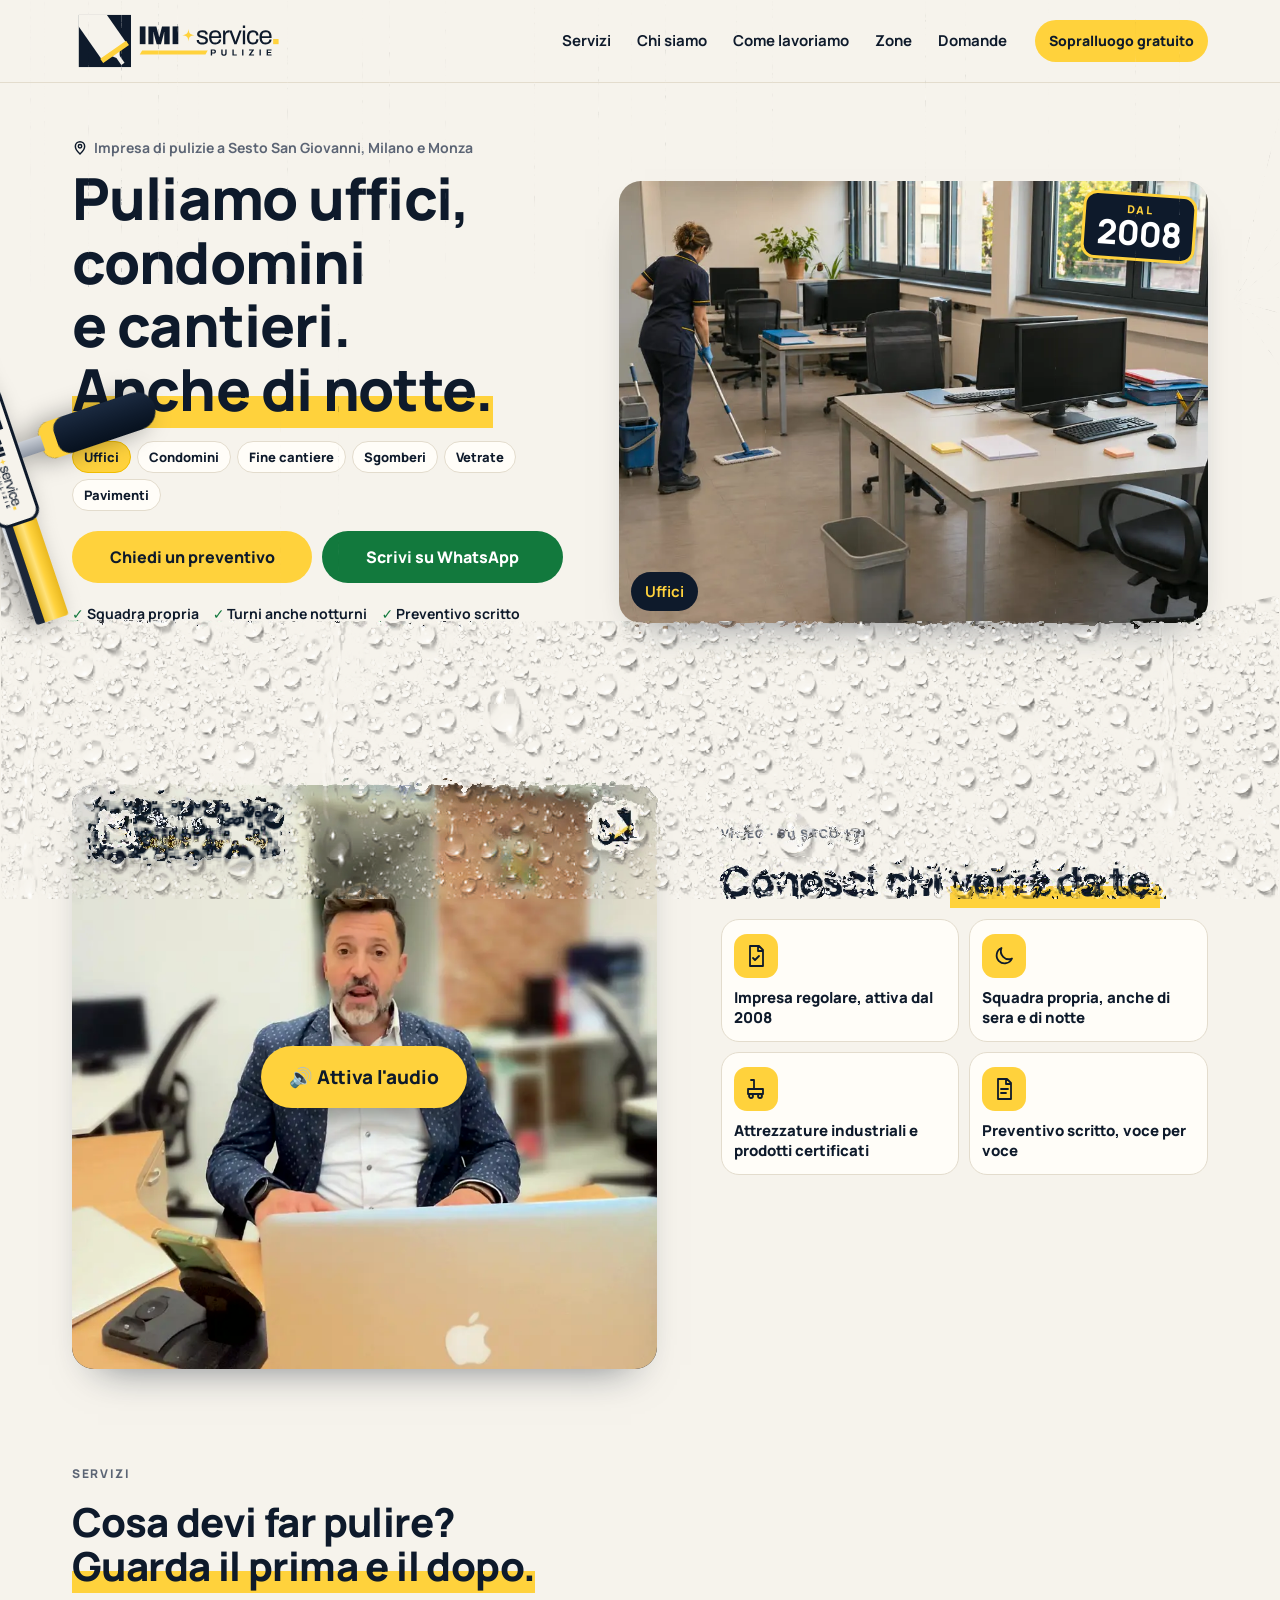
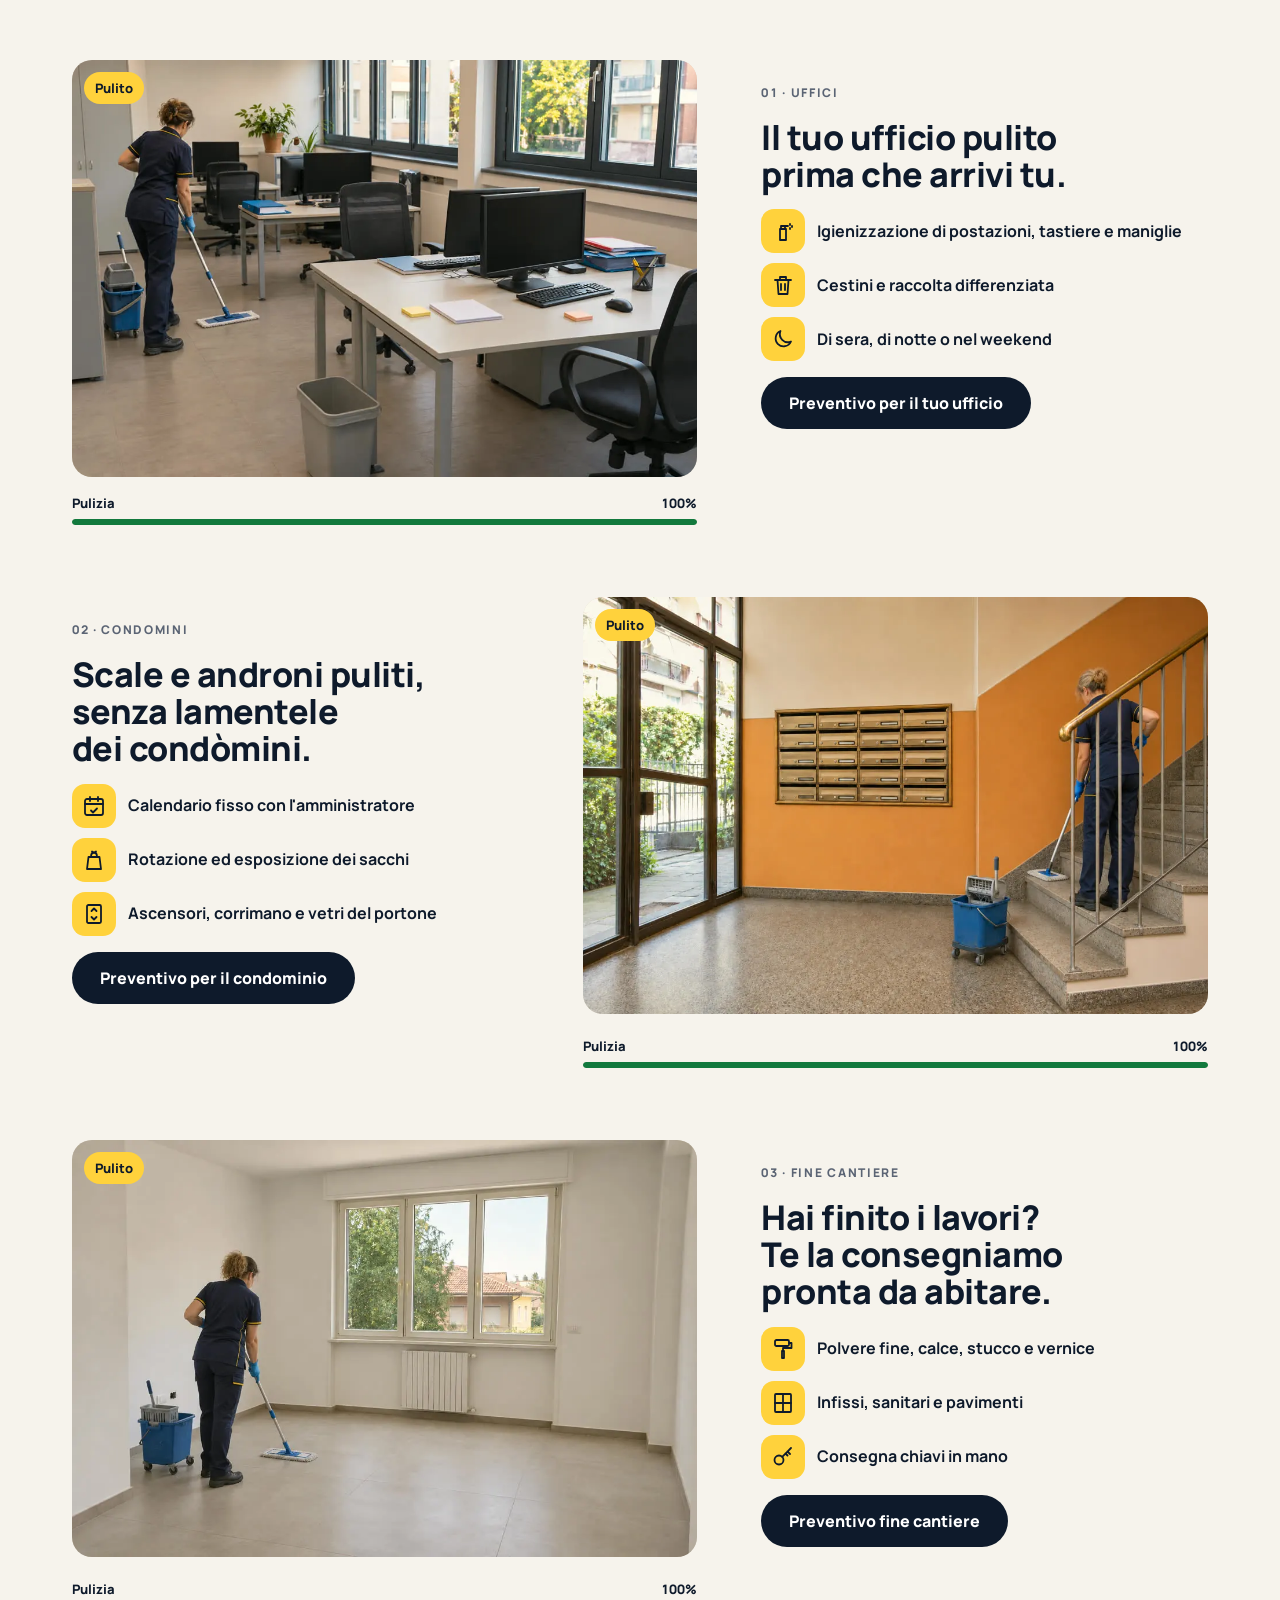
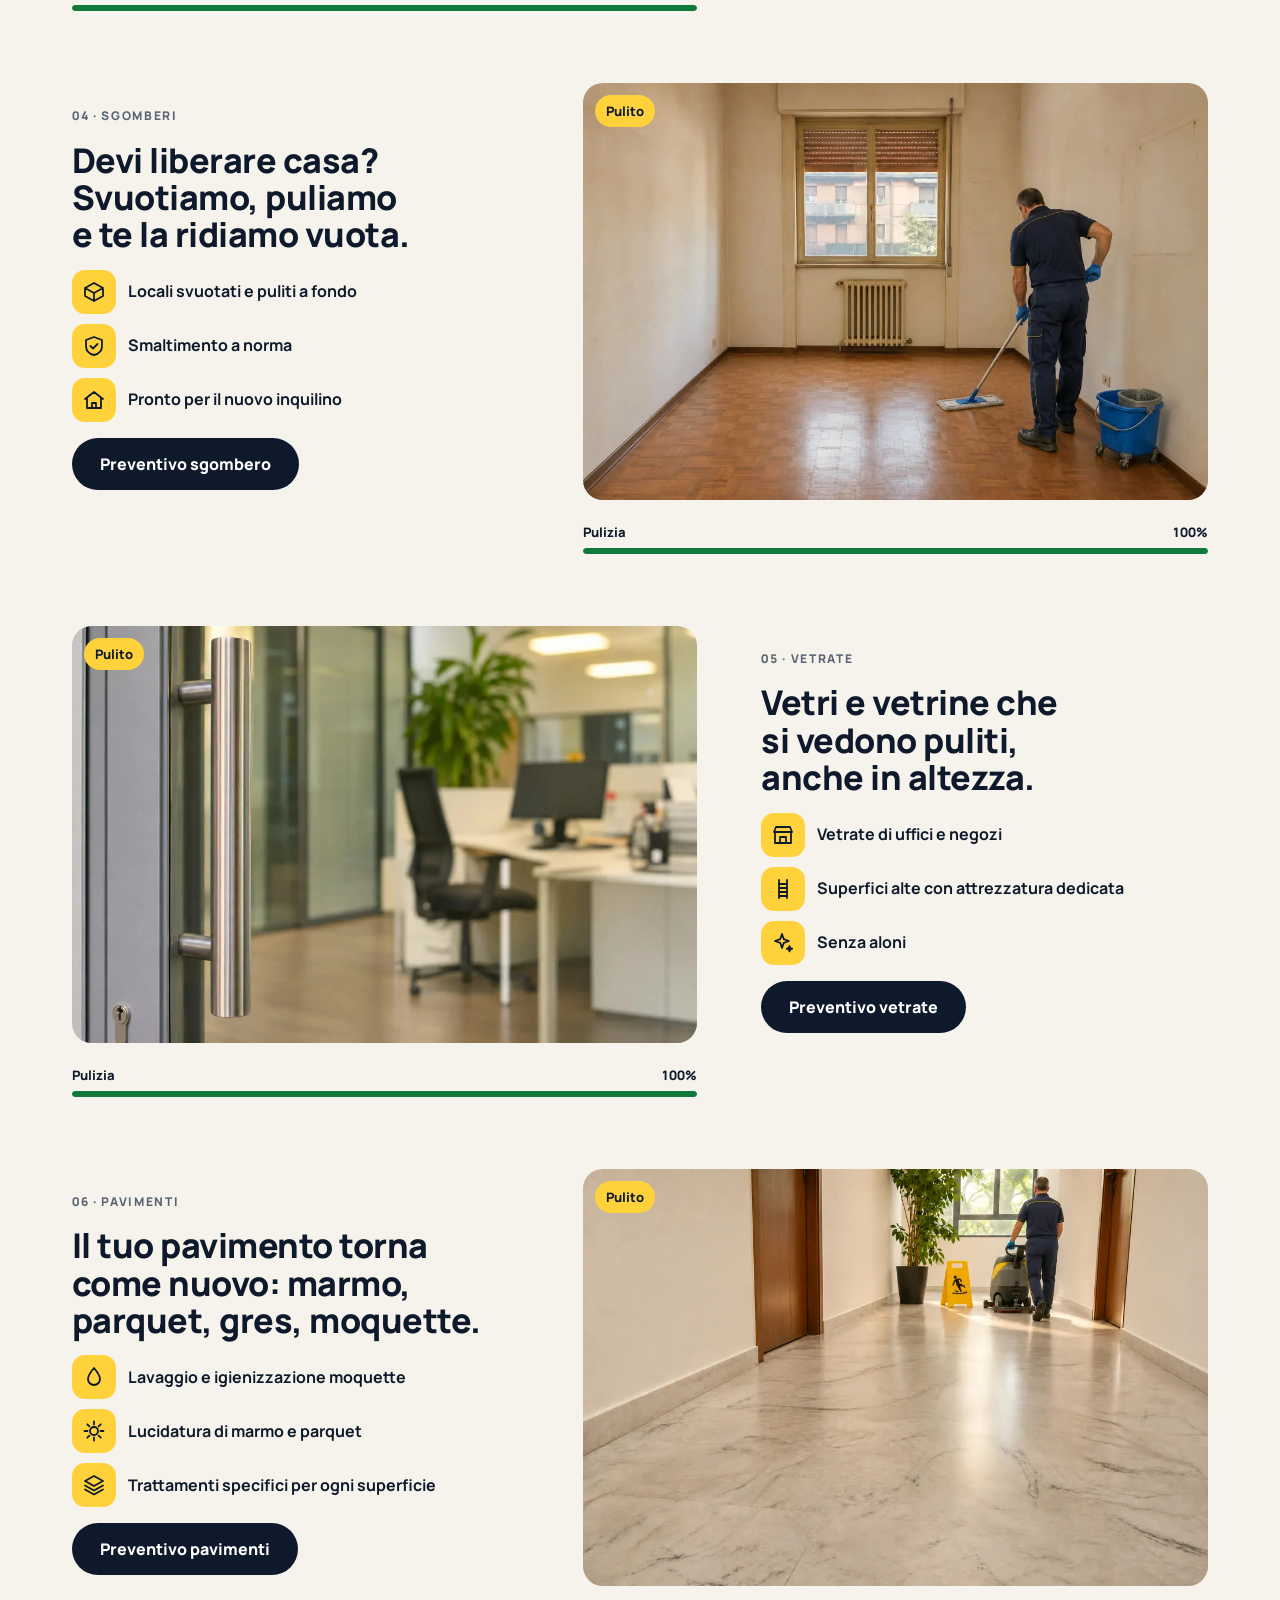
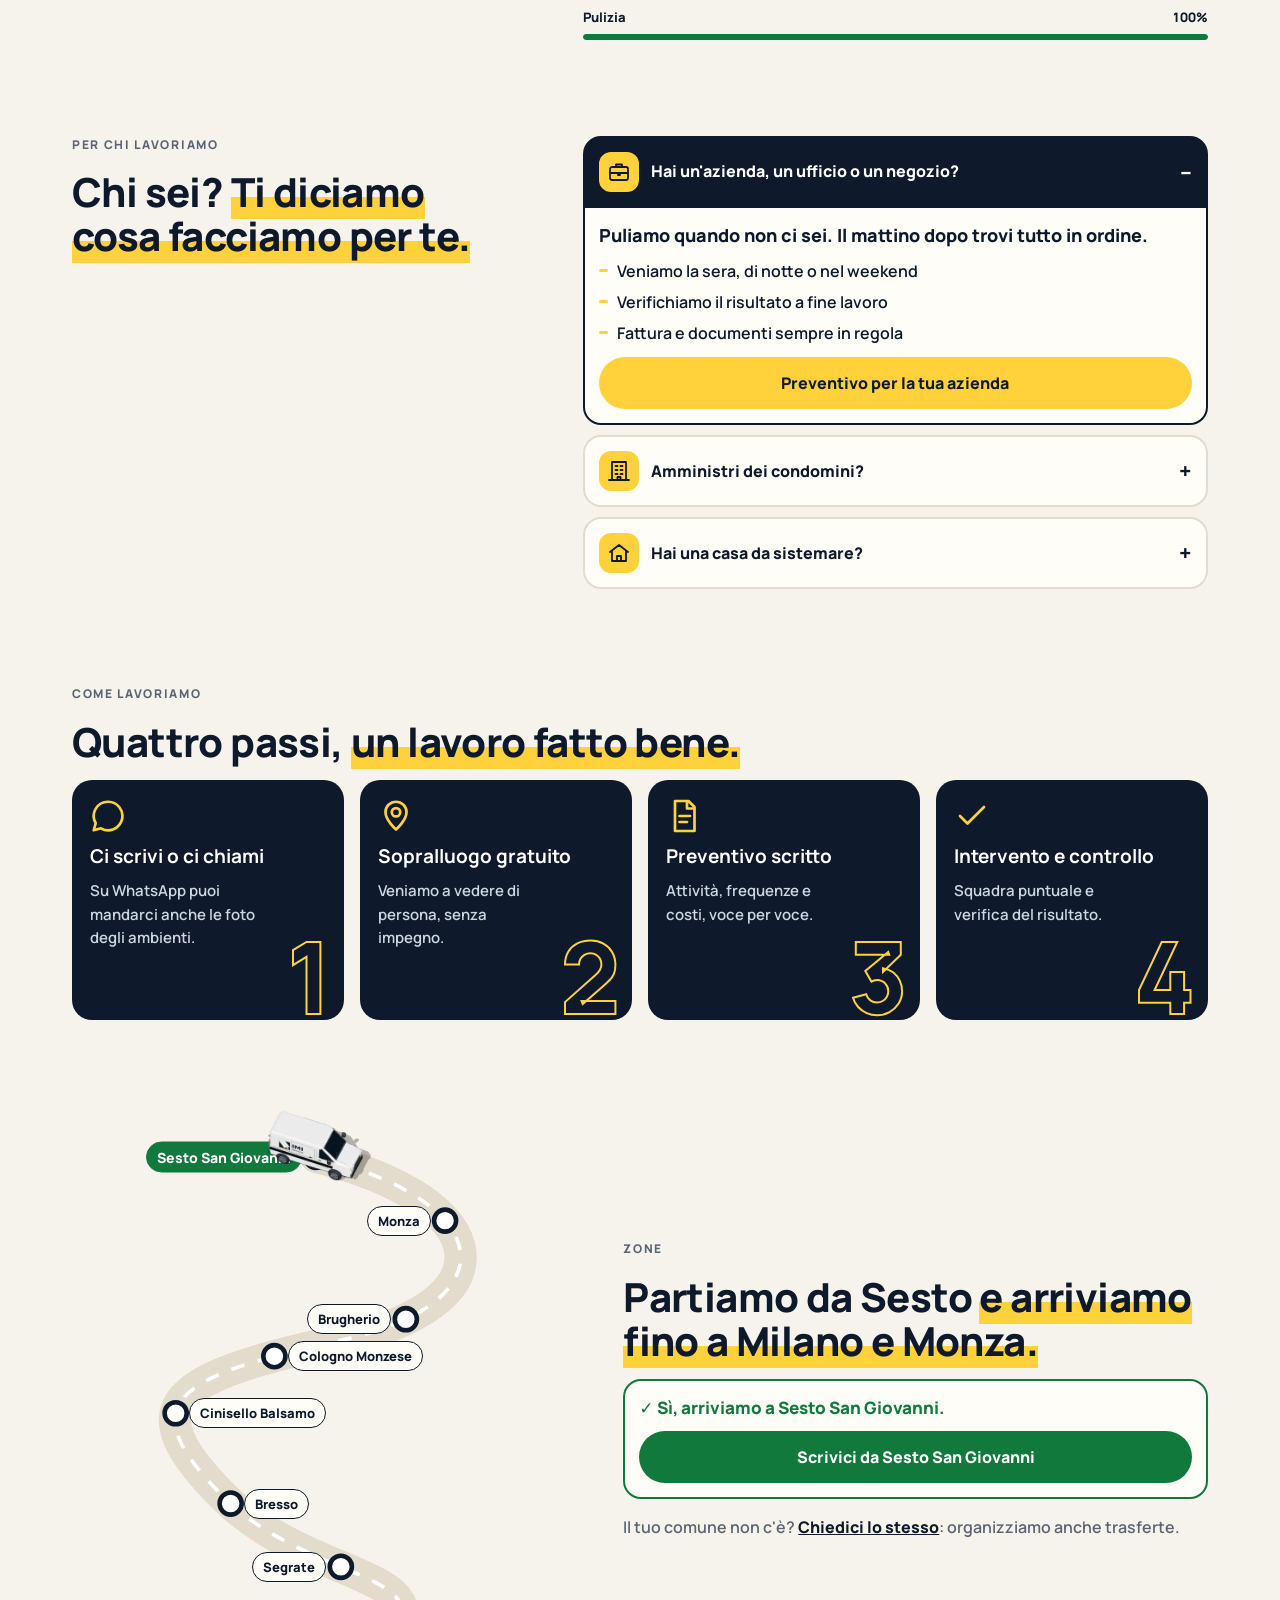
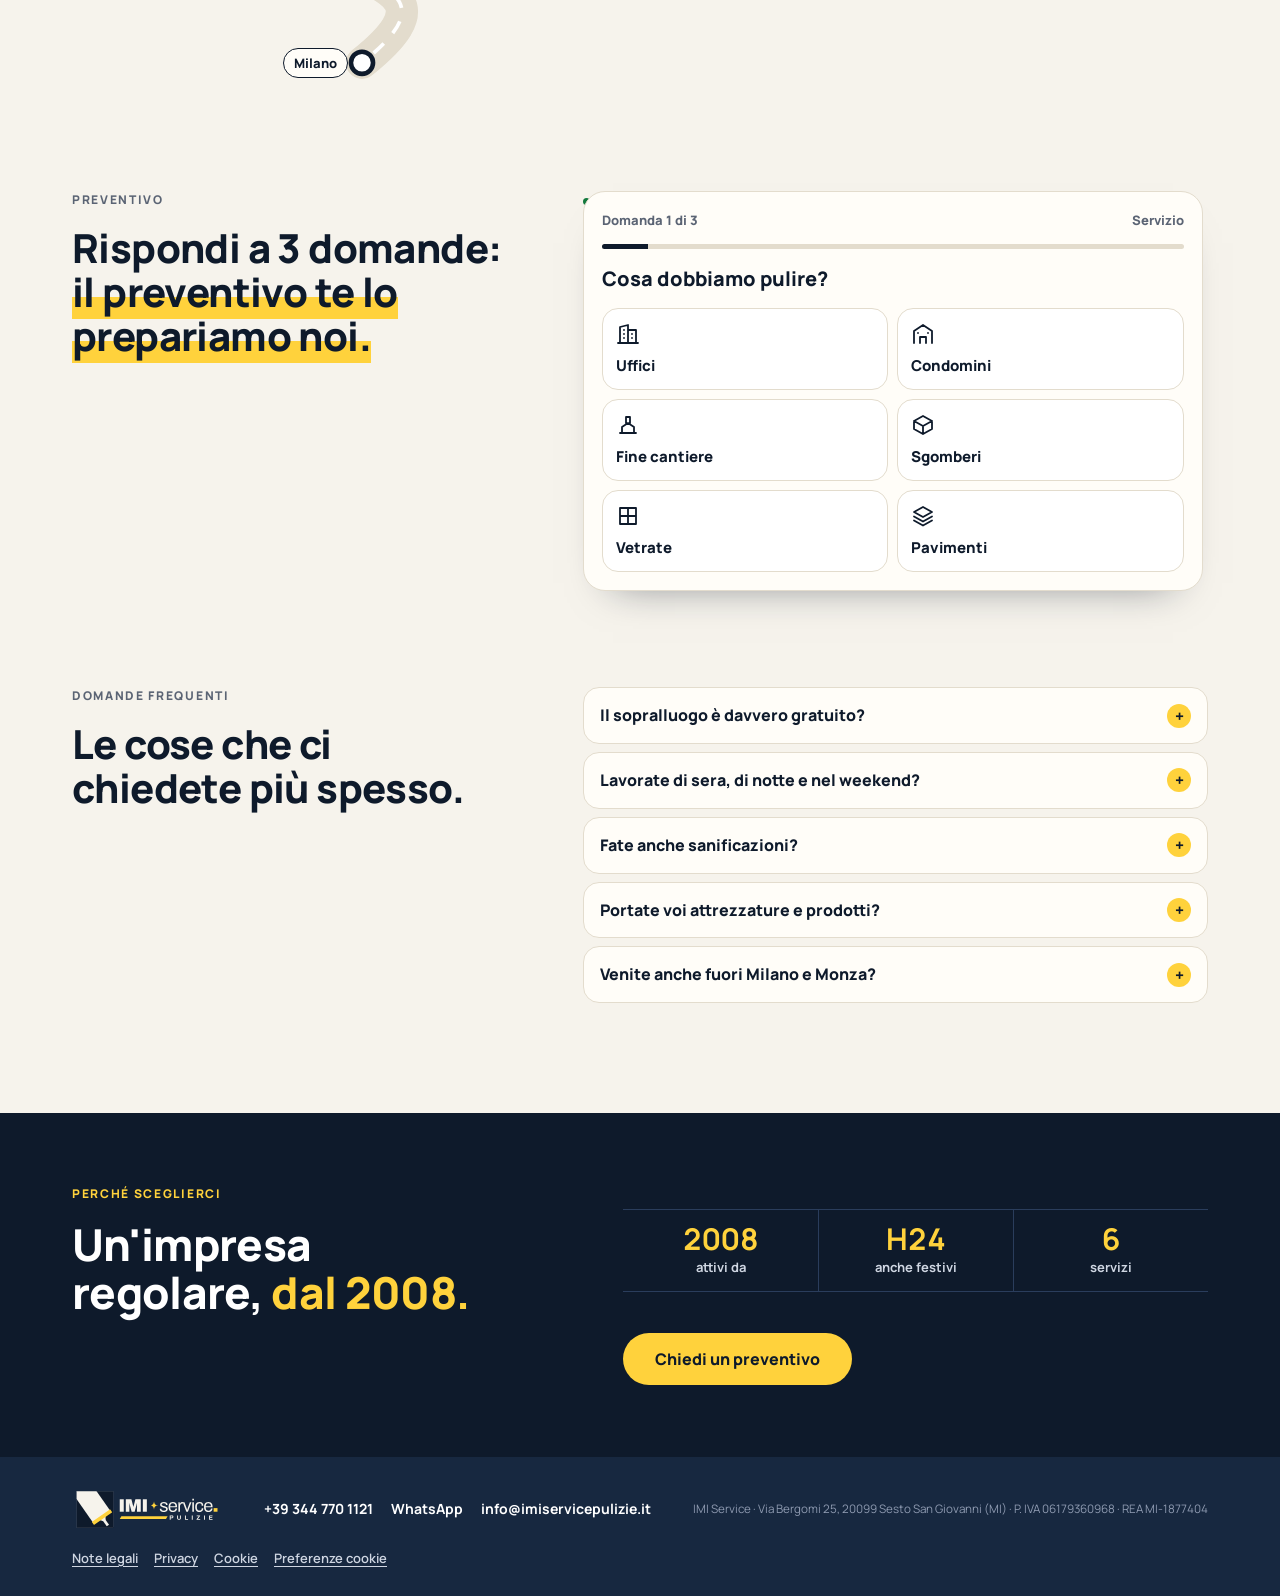
==== commit b200d6fc: "Sito: preventivo a passi al posto della chat (domanda 1 di 3, riepilogo, invio su WhatsApp) Co-Autho" ====
--- a/index.html
+++ b/index.html
@@ -607,20 +607,32 @@
 .zmore { font-weight: 600; color: var(--muted); }
 .zmore a { color: var(--navy); font-weight: 800; }
 
-/* Chat preventivo */
-.chat { background: #ECE5DD; border-radius: 22px; overflow: hidden; box-shadow: 0 22px 40px -26px rgba(14,26,43,.6); }
-.chat .head { background: var(--navy); color: #fff; display: flex; gap: 12px; align-items: center; padding: 12px 14px; }
-.chat .head img { width: 46px; height: 46px; border-radius: 50%; object-fit: contain; background: #fff; padding: 7px; border: 2px solid var(--yellow); }
-.chat .head b { display: block; }
-.chat .head span { font-size: 13px; color: #9fe0b5; font-weight: 600; }
-.msgs { display: flex; flex-direction: column; gap: 9px; padding: 14px 12px; min-height: 300px; }
-.bub { max-width: 84%; padding: 10px 13px; border-radius: 4px 16px 16px 16px; background: #fff; font-weight: 600; font-size: 15px; animation: pop .25s ease-out; }
-.bub.me { align-self: flex-end; background: #DCF8C6; border-radius: 16px 4px 16px 16px; }
-@keyframes pop { from { transform: translateY(6px); opacity: .4; } to { transform: none; opacity: 1; } }
-.opts { display: flex; flex-wrap: wrap; gap: 7px; justify-content: flex-end; }
-.opts button { background: #fff; border: 2px solid var(--green); color: var(--green); font: 800 14px var(--font); padding: 9px 13px; border-radius: 999px; cursor: pointer; }
-.chat .foot { padding: 0 12px 14px; display: grid; gap: 8px; }
-.chat .foot small { text-align: center; color: #555; font-weight: 600; }
+/* Preventivo a passi */
+.pv-trust { list-style: none; margin: 0 0 14px; padding: 0; display: flex; flex-wrap: wrap; gap: 6px 16px; font-size: 13.5px; font-weight: 700; color: var(--muted); }
+.pv-trust li { display: flex; align-items: center; gap: 6px; }
+.pv-trust li::before { content: ""; width: 7px; height: 7px; border-radius: 50%; background: var(--green); }
+.pv { background: var(--paper); border: 1px solid var(--line); border-radius: 22px; padding: 18px; display: flex; flex-direction: column; gap: 14px; box-shadow: 0 22px 40px -30px rgba(14,26,43,.55); }
+.pv-prog { display: flex; justify-content: space-between; font-size: 13px; font-weight: 800; color: var(--muted); }
+.pv-bar { height: 5px; border-radius: 9px; background: var(--line); overflow: hidden; }
+.pv-bar i { display: block; height: 100%; background: var(--navy); transition: width .35s ease; }
+.pv-q { font-size: 20px; font-weight: 800; margin: 0; }
+.pv-opts { display: grid; grid-template-columns: 1fr 1fr; gap: 9px; }
+.pv-opts.one { grid-template-columns: 1fr; }
+.pv-opt { display: flex; flex-direction: column; align-items: flex-start; gap: 9px; text-align: left; padding: 13px; border-radius: 16px; border: 1.5px solid var(--line); background: #fff; font: 800 15px var(--font); color: var(--navy); cursor: pointer; transition: border-color .2s, background .2s, color .2s; }
+.pv-opts.one .pv-opt { flex-direction: row; align-items: center; }
+.pv-opt svg { width: 24px; height: 24px; flex: none; }
+.pv-opt:hover { border-color: var(--navy); }
+.pv-opt.sel { background: var(--navy); border-color: var(--navy); color: #fff; }
+.pv-opt.sel svg { color: var(--yellow); }
+.pv-back { align-self: flex-start; background: none; border: 0; padding: 4px 0; font: 700 14px var(--font); color: var(--muted); text-decoration: underline; text-underline-offset: 3px; cursor: pointer; }
+.pv-sum { margin: 0; display: grid; }
+.pv-sum div { display: flex; justify-content: space-between; gap: 12px; padding: 11px 0; border-bottom: 1px solid var(--line); font-size: 15px; }
+.pv-sum dt { color: var(--muted); font-weight: 700; }
+.pv-sum dd { margin: 0; font-weight: 800; text-align: right; }
+.pv .btn { display: flex; align-items: center; justify-content: center; gap: 10px; }
+.pv .btn svg { width: 22px; height: 22px; flex: none; }
+.pv-note { margin: 0; text-align: center; font-size: 13px; font-weight: 600; color: var(--muted); }
+@media (prefers-reduced-motion: reduce) { .pv-bar i, .pv-opt { transition: none; } }
 
 /* FAQ */
 .faq { display: grid; gap: 8px; }
@@ -726,7 +738,7 @@
   #zone .kicker { margin-top: 120px; }
   #zone .zres .btn { justify-self: start; padding: 0 28px; }
   /* preventivo e domande: titolo a sinistra, contenuto a destra */
-  .chat { max-width: 620px; }
+  .pv, .pv-trust { max-width: 620px; }
   /* fine pagina */
   .close { margin-top: 110px; }
   .close .wrap { display: grid; grid-template-columns: minmax(0, 5fr) minmax(0, 6fr); column-gap: 64px; row-gap: 16px; padding-block: 72px; align-items: center; }
@@ -892,14 +904,8 @@
   <div class="wrap">
     <p class="kicker">Preventivo</p>
     <h2>Rispondi a 3 domande: <span class="hl">il preventivo te lo prepariamo noi.</span></h2>
-    <div class="chat">
-      <div class="head"><img src="assets/img/logo/simbolo.svg" alt="" width="46" height="46"><div><b>IMI Service</b><span>● ti rispondiamo noi, di persona</span></div></div>
-      <div class="msgs" id="msgs" aria-live="polite"></div>
-      <div class="foot" id="foot" hidden>
-        <a class="btn btn-w" id="waLink" href="#preventivo">Continua su WhatsApp</a>
-        <small>Il messaggio è già scritto: devi solo inviarlo</small>
-      </div>
-    </div>
+    <ul class="pv-trust"><li>Sopralluogo gratuito</li><li>Preventivo scritto</li><li>Dal 2008</li><li>Fattura regolare</li></ul>
+    <div class="pv" id="pv" aria-live="polite"></div>
   </div>
 </section>
 
@@ -1329,26 +1335,47 @@
   }
   addEventListener('scroll', () => requestAnimationFrame(drive), { passive: true }); addEventListener('resize', drive); drive();
 
-  /* ---------- 6. Chat preventivo ---------- */
-  const msgs = document.getElementById('msgs'), foot = document.getElementById('foot'), wa = document.getElementById('waLink');
-  const Q = [
-    { q: 'Ciao! Cosa dobbiamo pulire?', o: SERVICES.map(s => s.name) },
-    { q: 'In che zona?', o: ['Sesto San Giovanni', 'Milano', 'Monza', 'Altro comune'] },
-    { q: 'Quando ti serve?', o: ['Il prima possibile', 'Entro un mese', 'Sto valutando'] },
+  /* ---------- 6. Preventivo a passi ---------- */
+  const pv = document.getElementById('pv');
+  const PI = {
+    uffici: '<path d="M4 21V5l8-2v18M12 8h8v13M8 8v.01M8 12v.01M8 16v.01M16 12v.01M16 16v.01M2 21h20"/>',
+    condomini: '<path d="M3 21V9l9-6 9 6v12M9 21v-6h6v6M7 11h.01M17 11h.01"/>',
+    cantiere: '<path d="M4 20h16M6 20v-6l6-4 6 4v6M10 10V4h4v6"/>',
+    sgomberi: '<path d="M3 8l9-5 9 5v8l-9 5-9-5zM3 8l9 5 9-5M12 13v8"/>',
+    vetrate: '<path d="M4 4h16v16H4zM12 4v16M4 12h16"/>',
+    pavimenti: '<path d="M12 3l9 5-9 5-9-5zM3 12.5l9 5 9-5M3 16.5l9 5 9-5"/>',
+    pin: '<path d="M12 21s-7-6.2-7-12a7 7 0 0 1 14 0c0 5.8-7 12-7 12z"/><circle cx="12" cy="9" r="2.5"/>',
+    clock: '<circle cx="12" cy="12" r="9"/><path d="M12 7v5l3 2"/>',
+    wa: '<path d="M3.5 20.5l1.3-4.2A8.5 8.5 0 1 1 8 19.3z"/><path d="M9 8.5c.3 2.6 2.4 5.3 5.5 6.3l1.3-1.4-2-1-1 .9c-1-.5-2-1.4-2.6-2.6l.9-1-1-2z"/>'
+  };
+  const pico = k => `<svg viewBox="0 0 24 24" aria-hidden="true" fill="none" stroke="currentColor" stroke-width="1.8" stroke-linecap="round" stroke-linejoin="round">${PI[k] || PI.uffici}</svg>`;
+  const PQ = [
+    { k: 'Servizio', q: 'Cosa dobbiamo pulire?', o: SERVICES.map(s => [s.name, s.k]) },
+    { k: 'Zona', q: 'In che zona?', o: [['Sesto San Giovanni', 'pin'], ['Milano', 'pin'], ['Monza', 'pin'], ['Altro comune', 'pin']] },
+    { k: 'Tempi', q: 'Quando ti serve?', o: [['Il prima possibile', 'clock'], ['Entro un mese', 'clock'], ['Sto valutando', 'clock']] },
   ];
-  const ans = [];
-  const say = (t, me) => { const b = document.createElement('div'); b.className = 'bub' + (me ? ' me' : ''); b.textContent = t; msgs.appendChild(b); };
-  function ask(i) {
-    if (i === Q.length) {
-      say(`Perfetto. Riepilogo: ${ans[0]}, ${ans[1]}, ${ans[2].toLowerCase()}.`);
-      wa.href = waLinkTo(`Ciao IMI Service, vorrei un sopralluogo gratuito. Servizio: ${ans[0]}. Zona: ${ans[1]}. Tempi: ${ans[2]}.`); wa.target = '_blank'; wa.rel = 'noopener';
-      foot.hidden = false; return;
-    }
-    say(Q[i].q); const o = document.createElement('div'); o.className = 'opts';
-    Q[i].o.forEach(t => { const b = document.createElement('button'); b.type = 'button'; b.textContent = t; b.addEventListener('click', () => { o.remove(); ans.push(t); say(t, true); setTimeout(() => ask(i + 1), 350); }); o.appendChild(b); });
-    msgs.appendChild(o);
-  }
-  ask(0);
+  let pstep = 0; const pans = [];
+  function prender() {
+    if (pstep === PQ.length) {
+      const href = waLinkTo(`Ciao IMI Service, vorrei un sopralluogo gratuito. Servizio: ${pans[0]}. Zona: ${pans[1]}. Tempi: ${pans[2]}.`);
+      pv.innerHTML = `<div class="pv-prog"><span>Riepilogo</span><span>3 di 3</span></div><div class="pv-bar"><i style="width:100%"></i></div>
+        <p class="pv-q">Controlla e invia</p>
+        <dl class="pv-sum">${PQ.map((q, i) => `<div><dt>${q.k}</dt><dd>${pans[i]}</dd></div>`).join('')}</dl>
+        <a class="btn btn-w" href="${href}" target="_blank" rel="noopener">${pico('wa')} Invia su WhatsApp</a>
+        <p class="pv-note">Il messaggio è già scritto: devi solo inviarlo. Ti rispondiamo noi, di persona.</p>
+        <button class="pv-back" type="button">← Modifica le risposte</button>`;
+      pv.querySelector('.pv-back').onclick = () => { pstep = PQ.length - 1; prender(); };
+      return;
+    }
+    const q = PQ[pstep];
+    pv.innerHTML = `<div class="pv-prog"><span>Domanda ${pstep + 1} di ${PQ.length}</span><span>${q.k}</span></div><div class="pv-bar"><i style="width:${pstep / PQ.length * 100 + 8}%"></i></div>
+      <p class="pv-q">${q.q}</p>
+      <div class="pv-opts${pstep ? ' one' : ''}">${q.o.map(([t, ic]) => `<button type="button" class="pv-opt${pans[pstep] === t ? ' sel' : ''}" data-v="${t}">${pico(ic)}${t}</button>`).join('')}</div>
+      ${pstep ? '<button class="pv-back" type="button">← Indietro</button>' : ''}`;
+    pv.querySelectorAll('.pv-opt').forEach(b => b.onclick = () => { pans[pstep] = b.dataset.v; b.classList.add('sel'); setTimeout(() => { pstep++; prender(); }, 180); });
+    const bk = pv.querySelector('.pv-back'); if (bk) bk.onclick = () => { pstep--; prender(); };
+  }
+  prender();
 })();
 </script>
 </body>
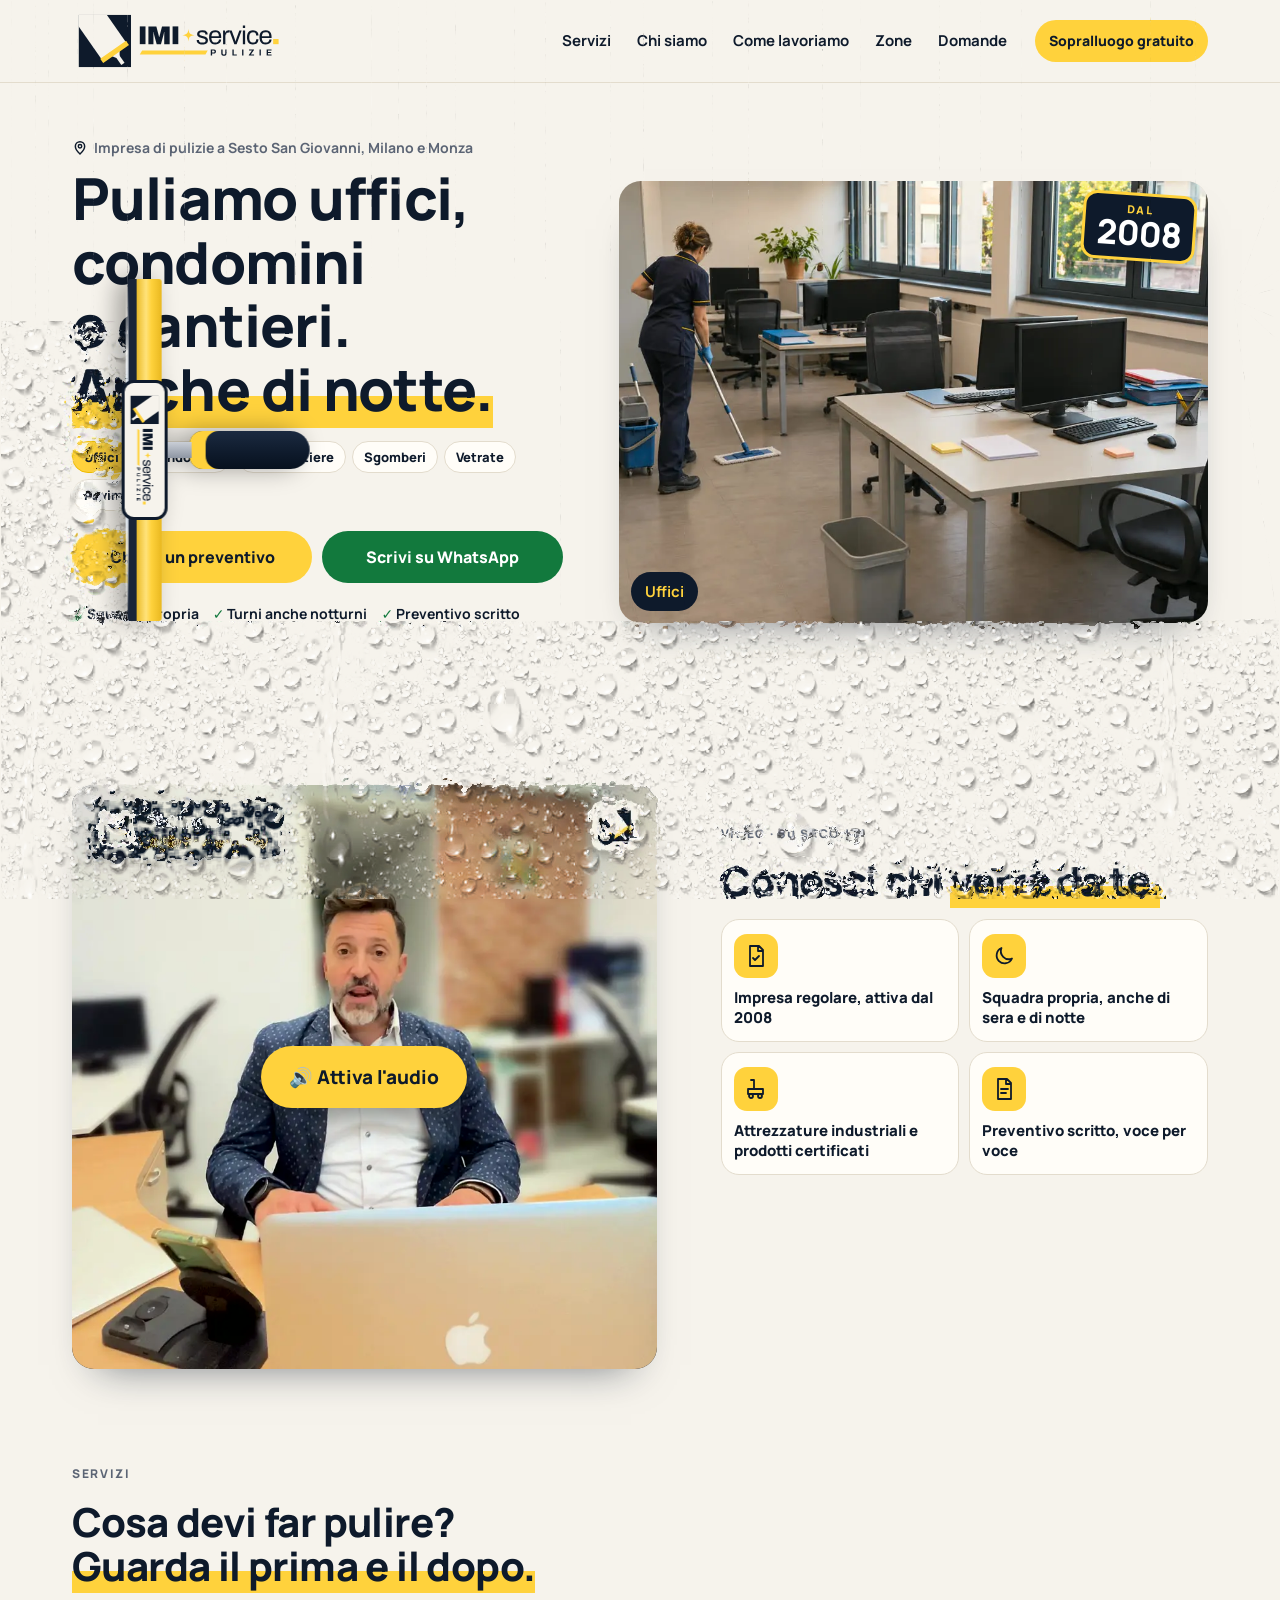
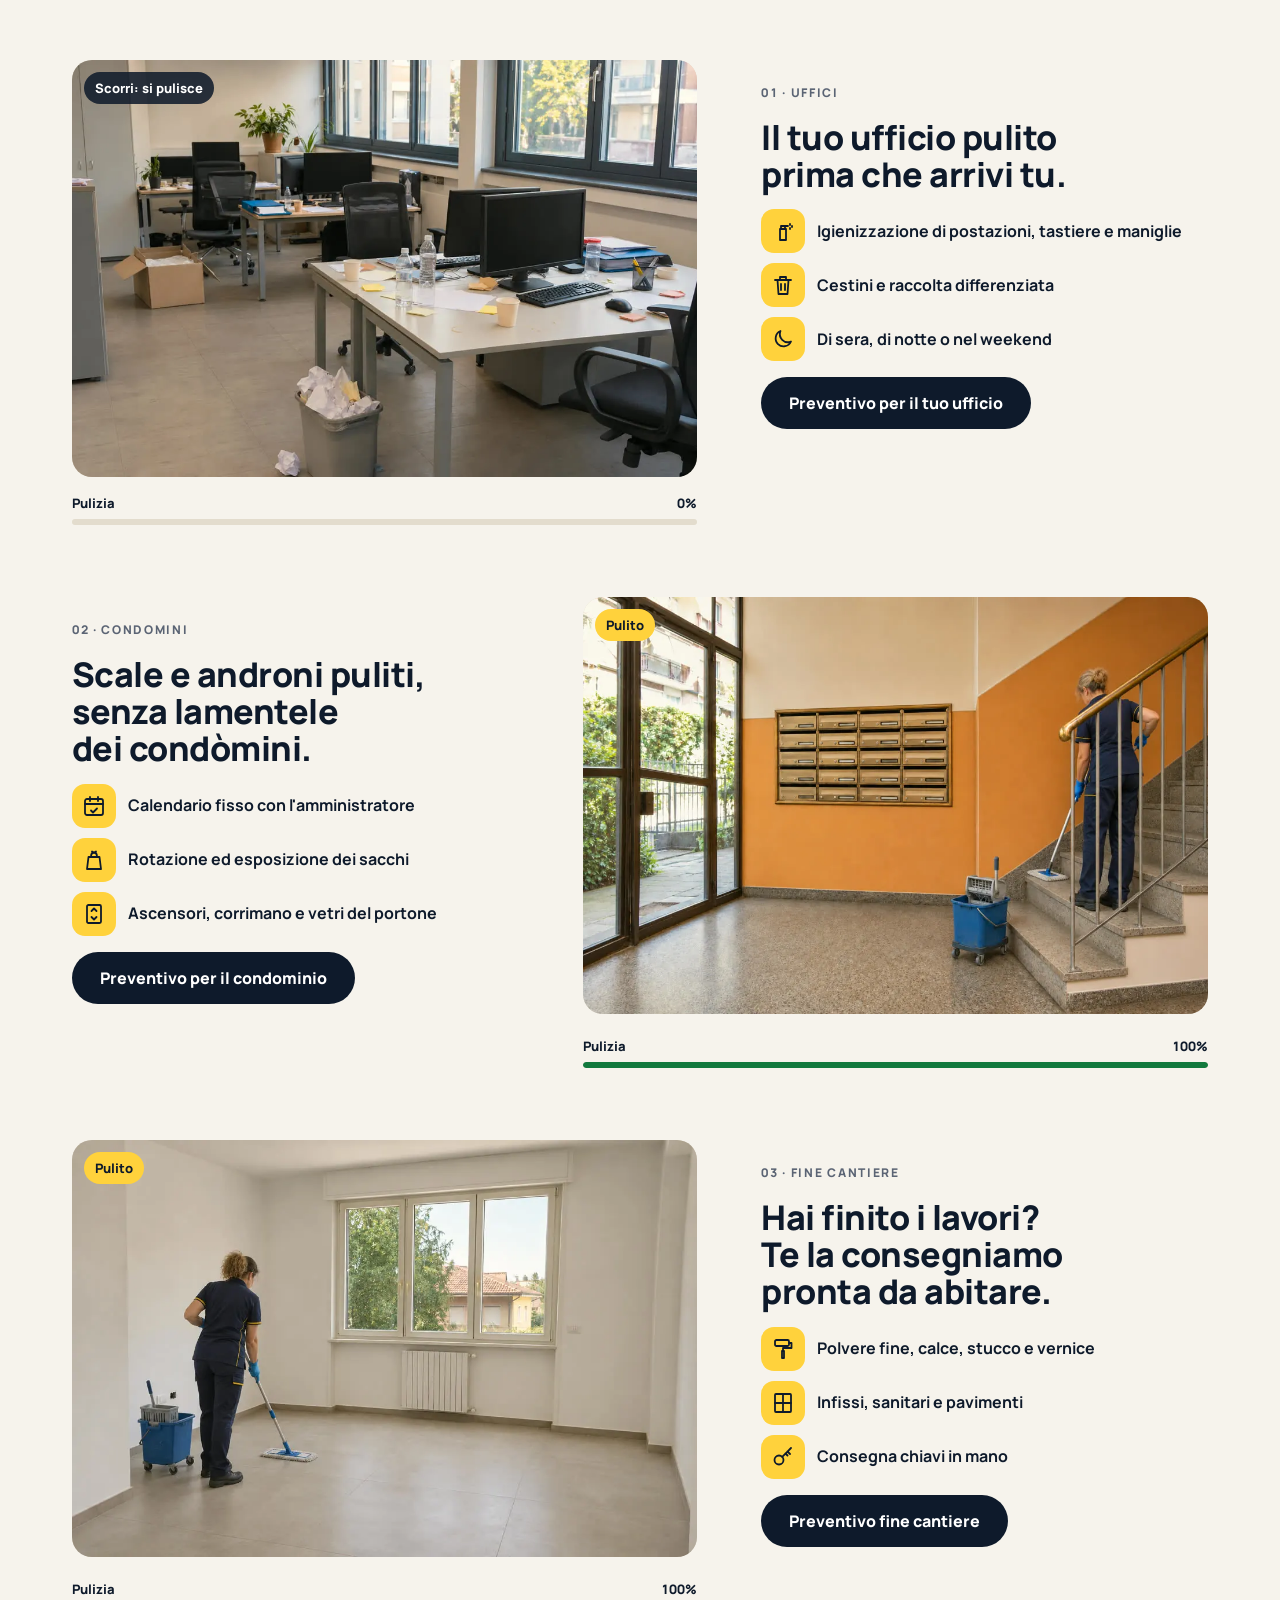
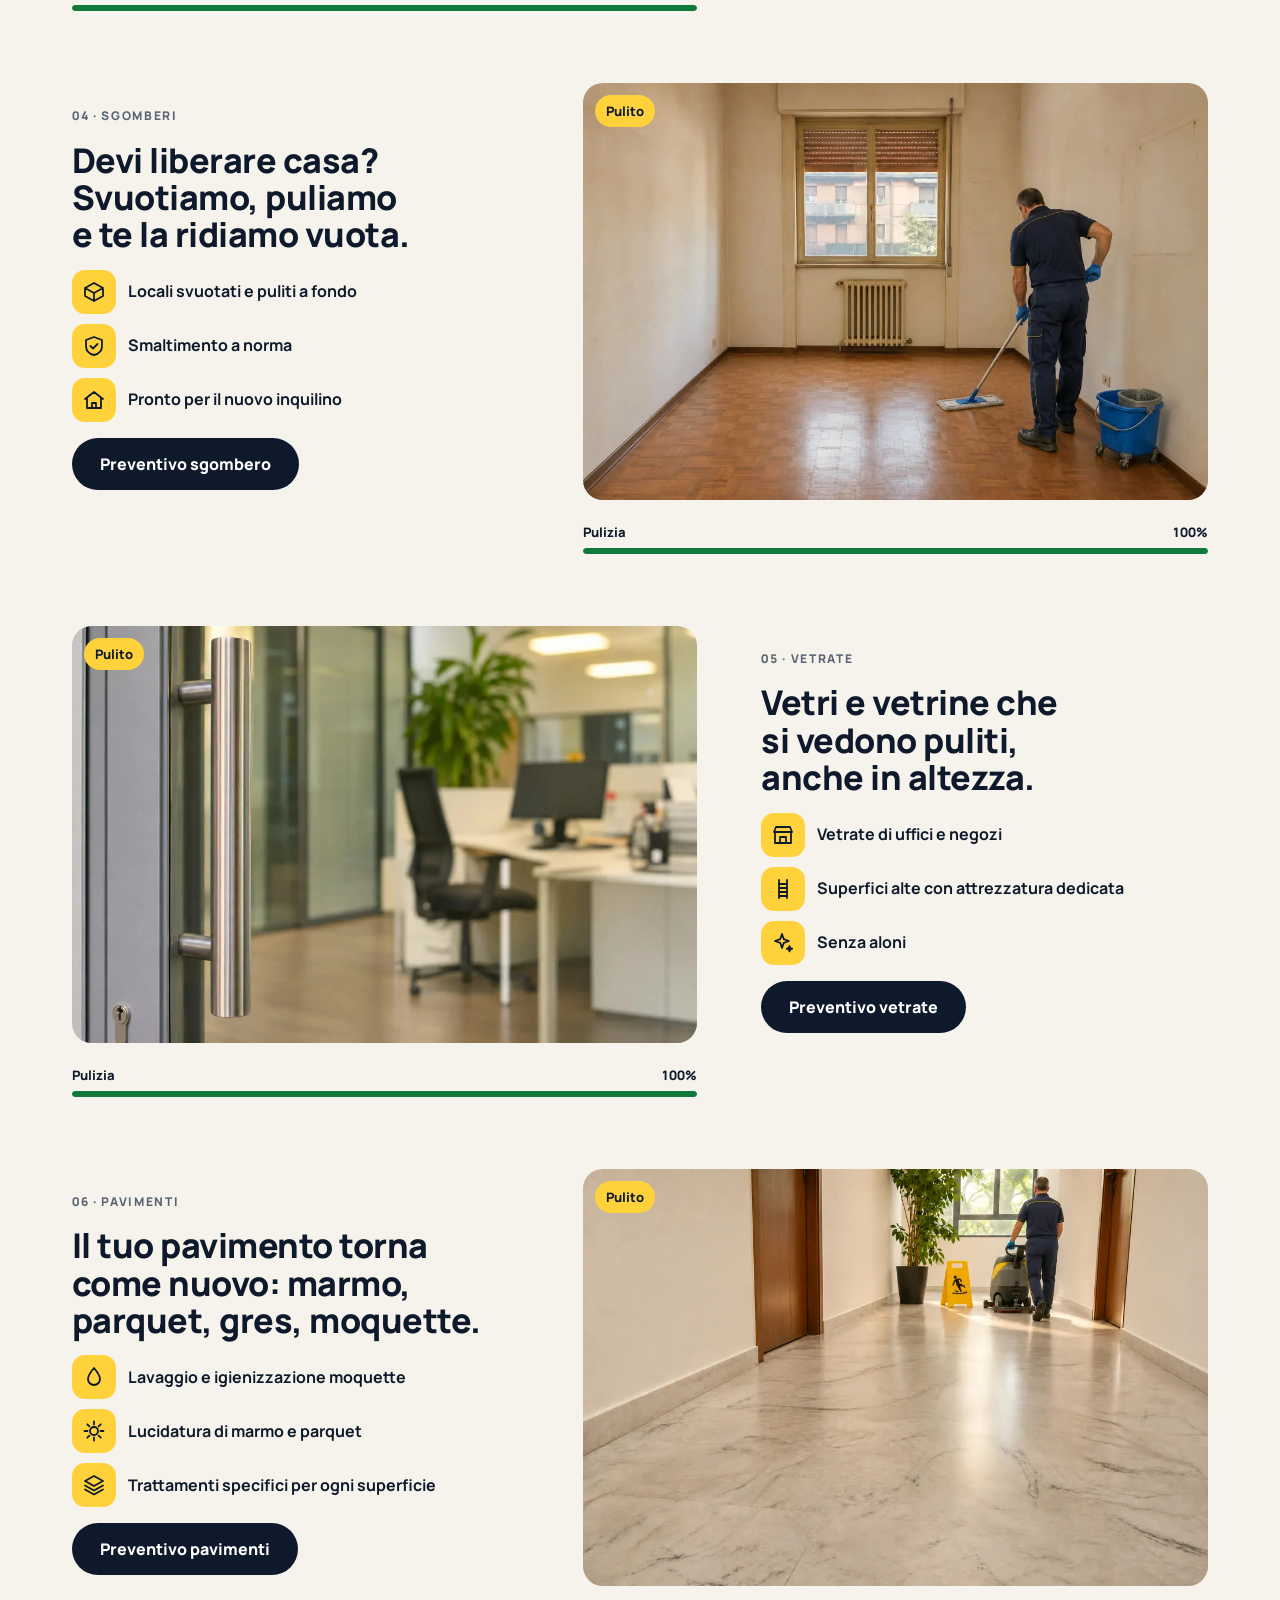
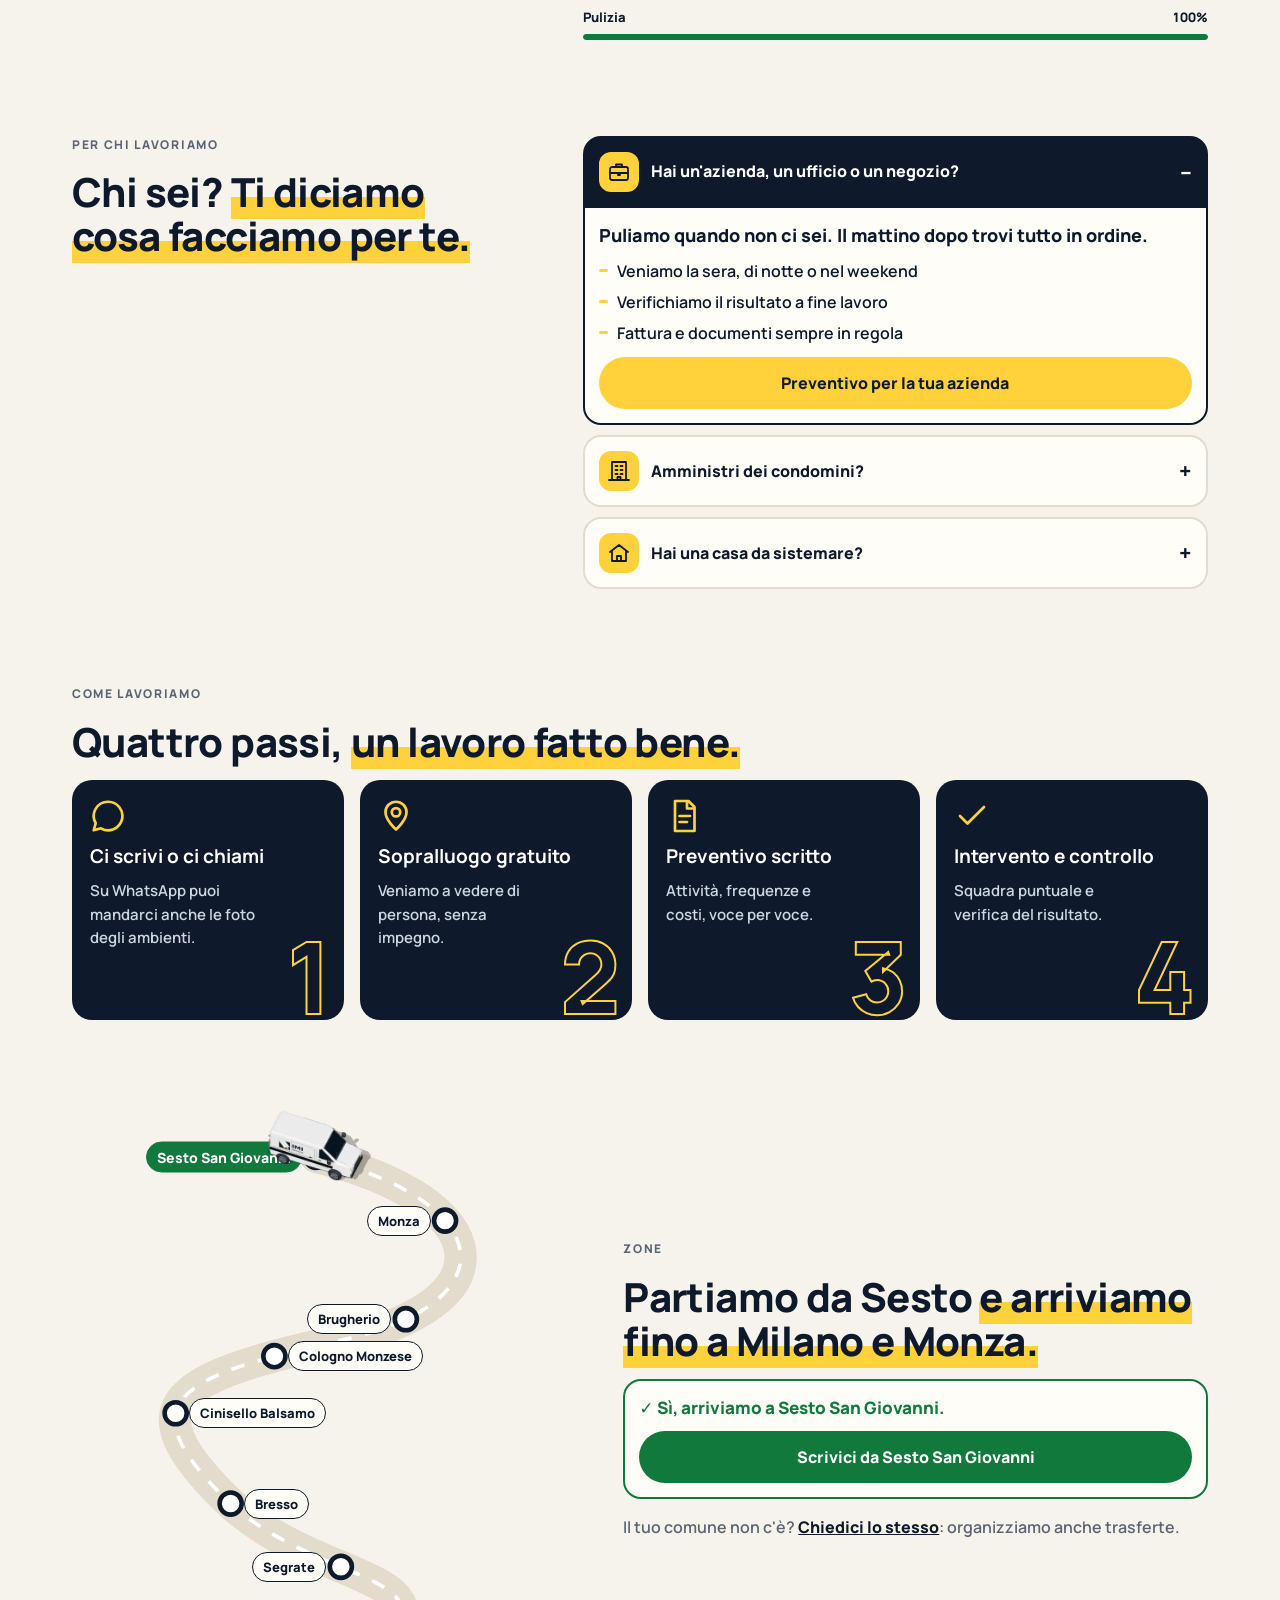
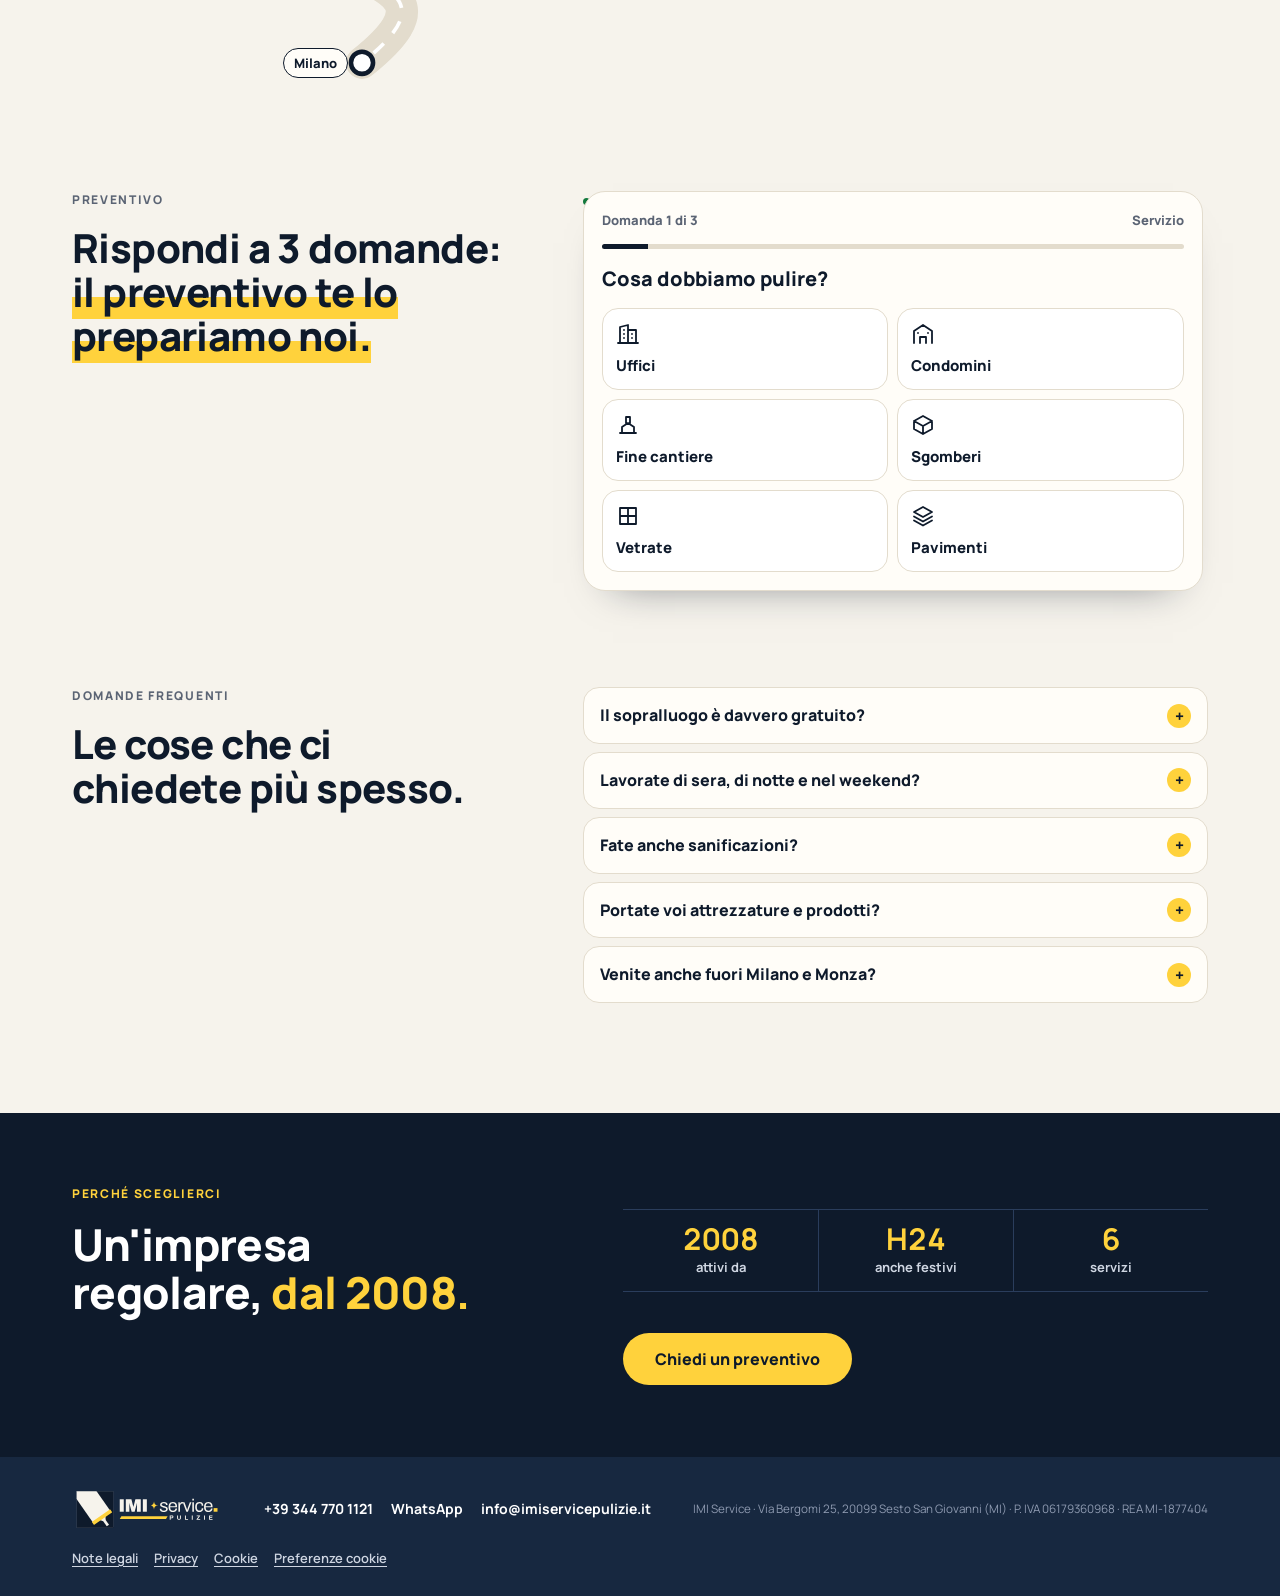
==== commit 83997a80: "Consent Mode avanzato: tag Google nell'head di ogni pagina, consenso negato di default; Clarity solo" ====
--- a/index.html
+++ b/index.html
@@ -2,6 +2,19 @@
 <html lang="it">
 <head>
   <meta charset="utf-8">
+  <!-- Tag Google (Google Ads + Google Analytics) con Consent Mode v2 avanzato: senza consenso nessun cookie,
+       solo segnali anonimi; la scelta del banner la aggiorna assets/js/misura.js. ID anche in assets/js/config.js -->
+  <script>
+    window.dataLayer = window.dataLayer || [];
+    function gtag(){dataLayer.push(arguments);}
+    (function(){var c={};try{var v=JSON.parse(localStorage.getItem('imi-consenso'));if(v&&v.v===1&&Date.now()-v.data<15552e6)c=v;}catch(e){}
+      var m=c.marketing?'granted':'denied',s=c.statistiche?'granted':'denied';
+      gtag('consent','default',{ad_storage:m,ad_user_data:m,ad_personalization:m,analytics_storage:s,wait_for_update:500});})();
+    gtag('set','ads_data_redaction',true);
+    gtag('js', new Date());
+  </script>
+  <script async src="https://www.googletagmanager.com/gtm.js?id=GTM-NGMGNLPK"></script>
+  <script async src="https://www.googletagmanager.com/gtm.js?id=GTM-5JPLVWKP"></script>
   <meta name="viewport" content="width=device-width, initial-scale=1">
   <title>Impresa di pulizie a Sesto San Giovanni | IMI Service</title>
   <meta name="description" content="Impresa di pulizie a Sesto San Giovanni dal 2008: uffici, condomini, fine cantiere, sgomberi e vetrate a Milano e Monza. Anche di notte. Sopralluogo gratuito.">
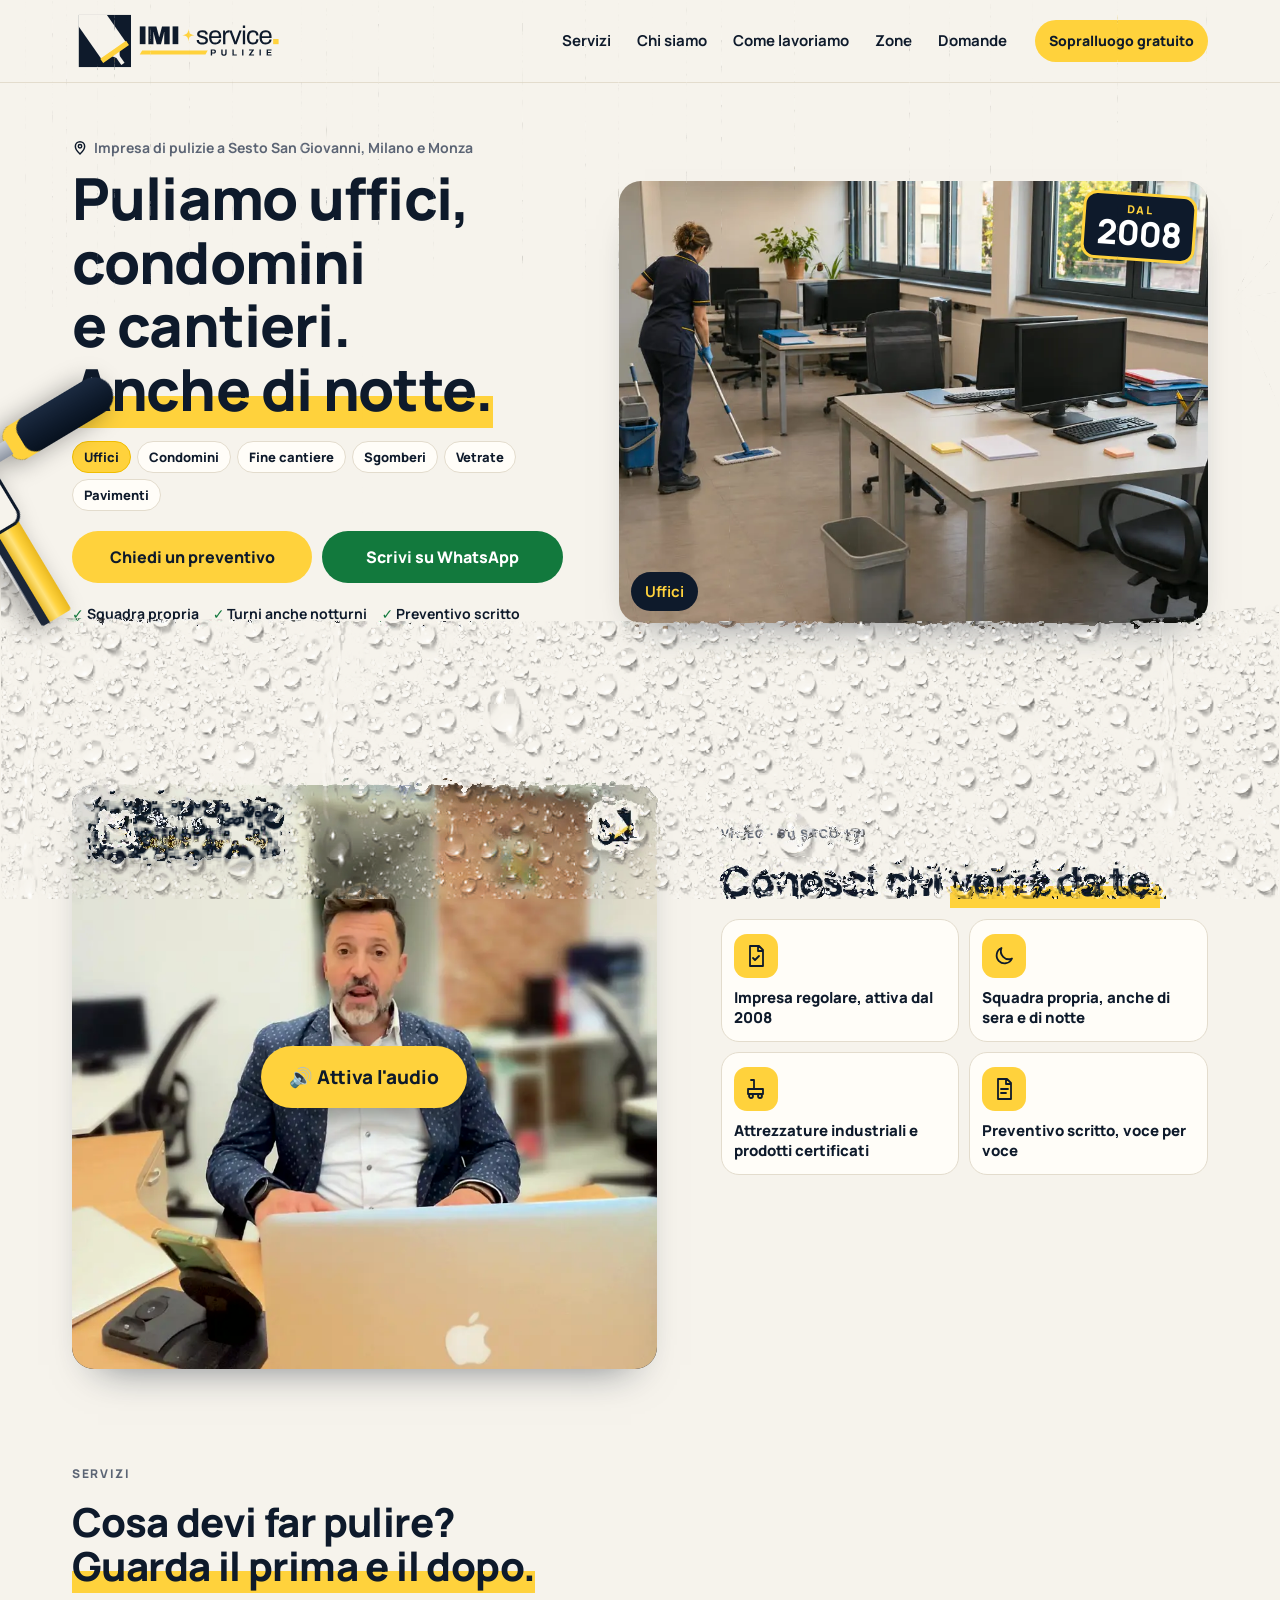
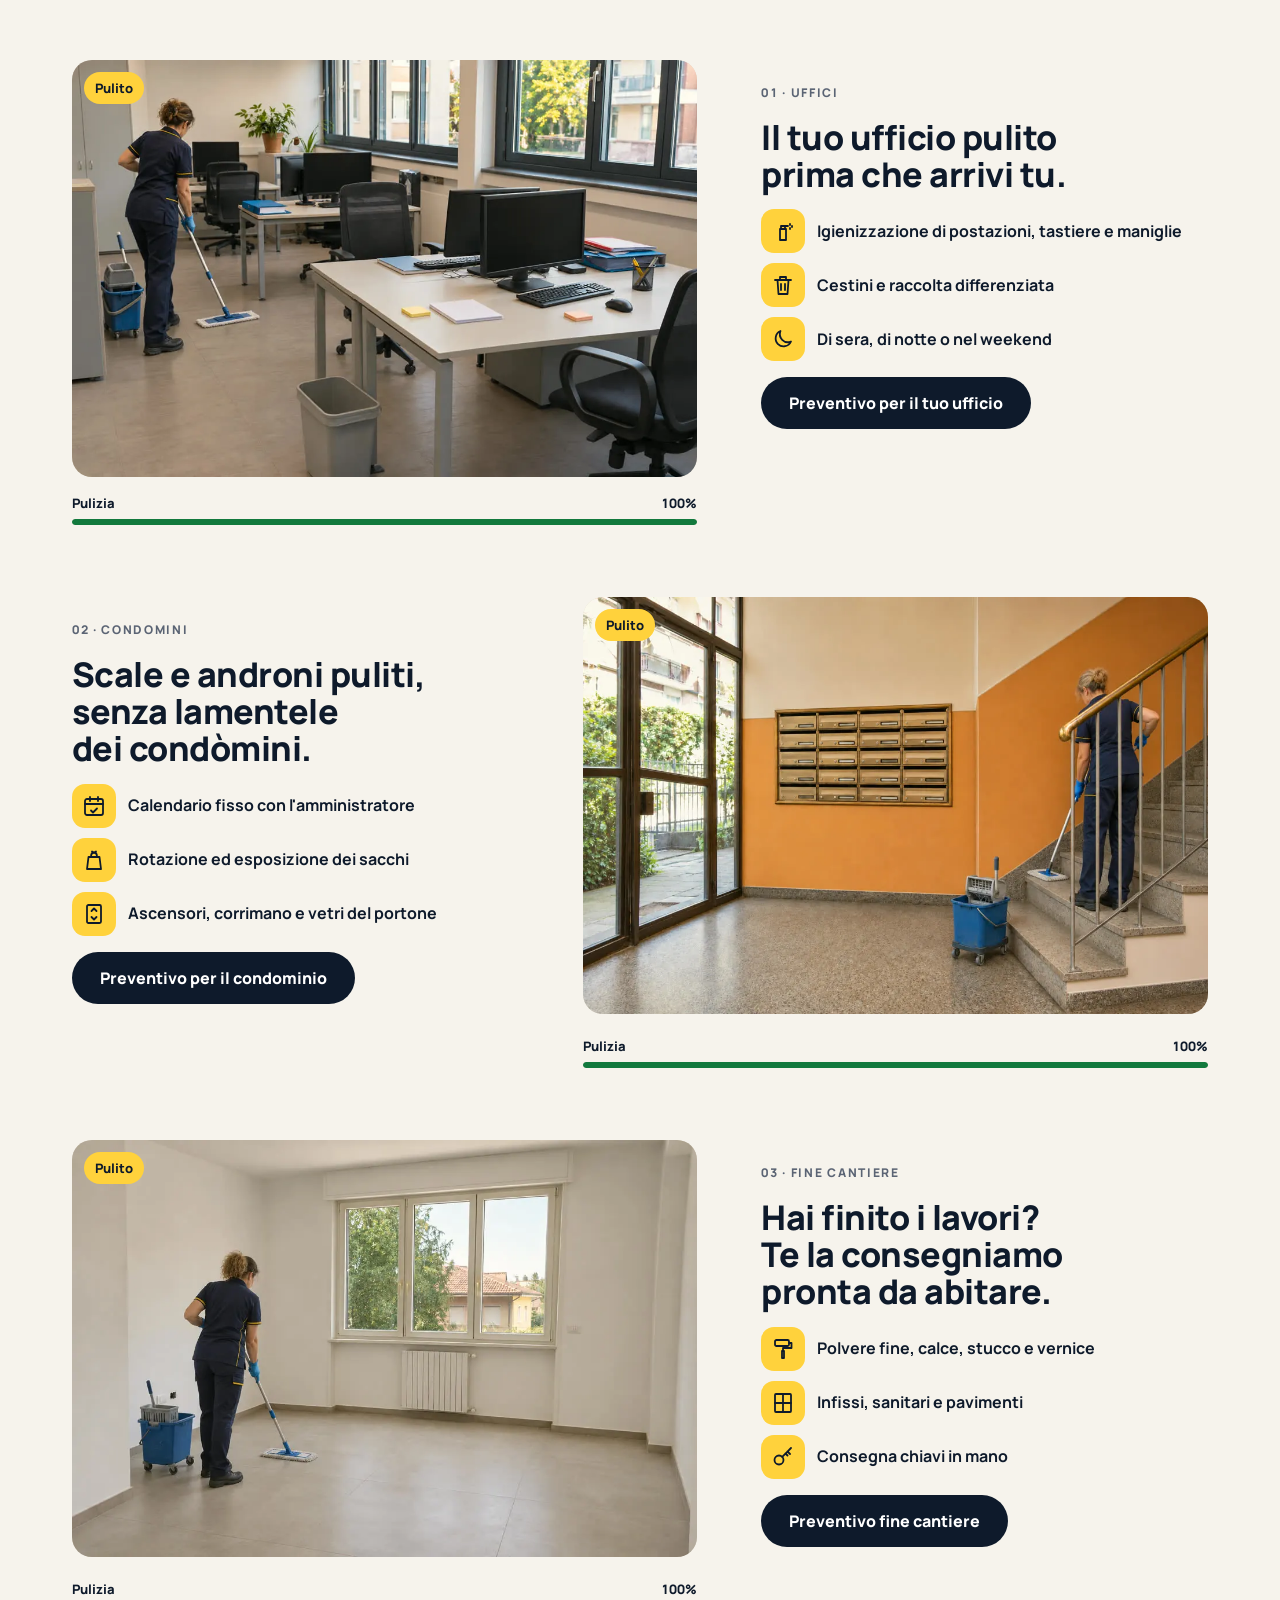
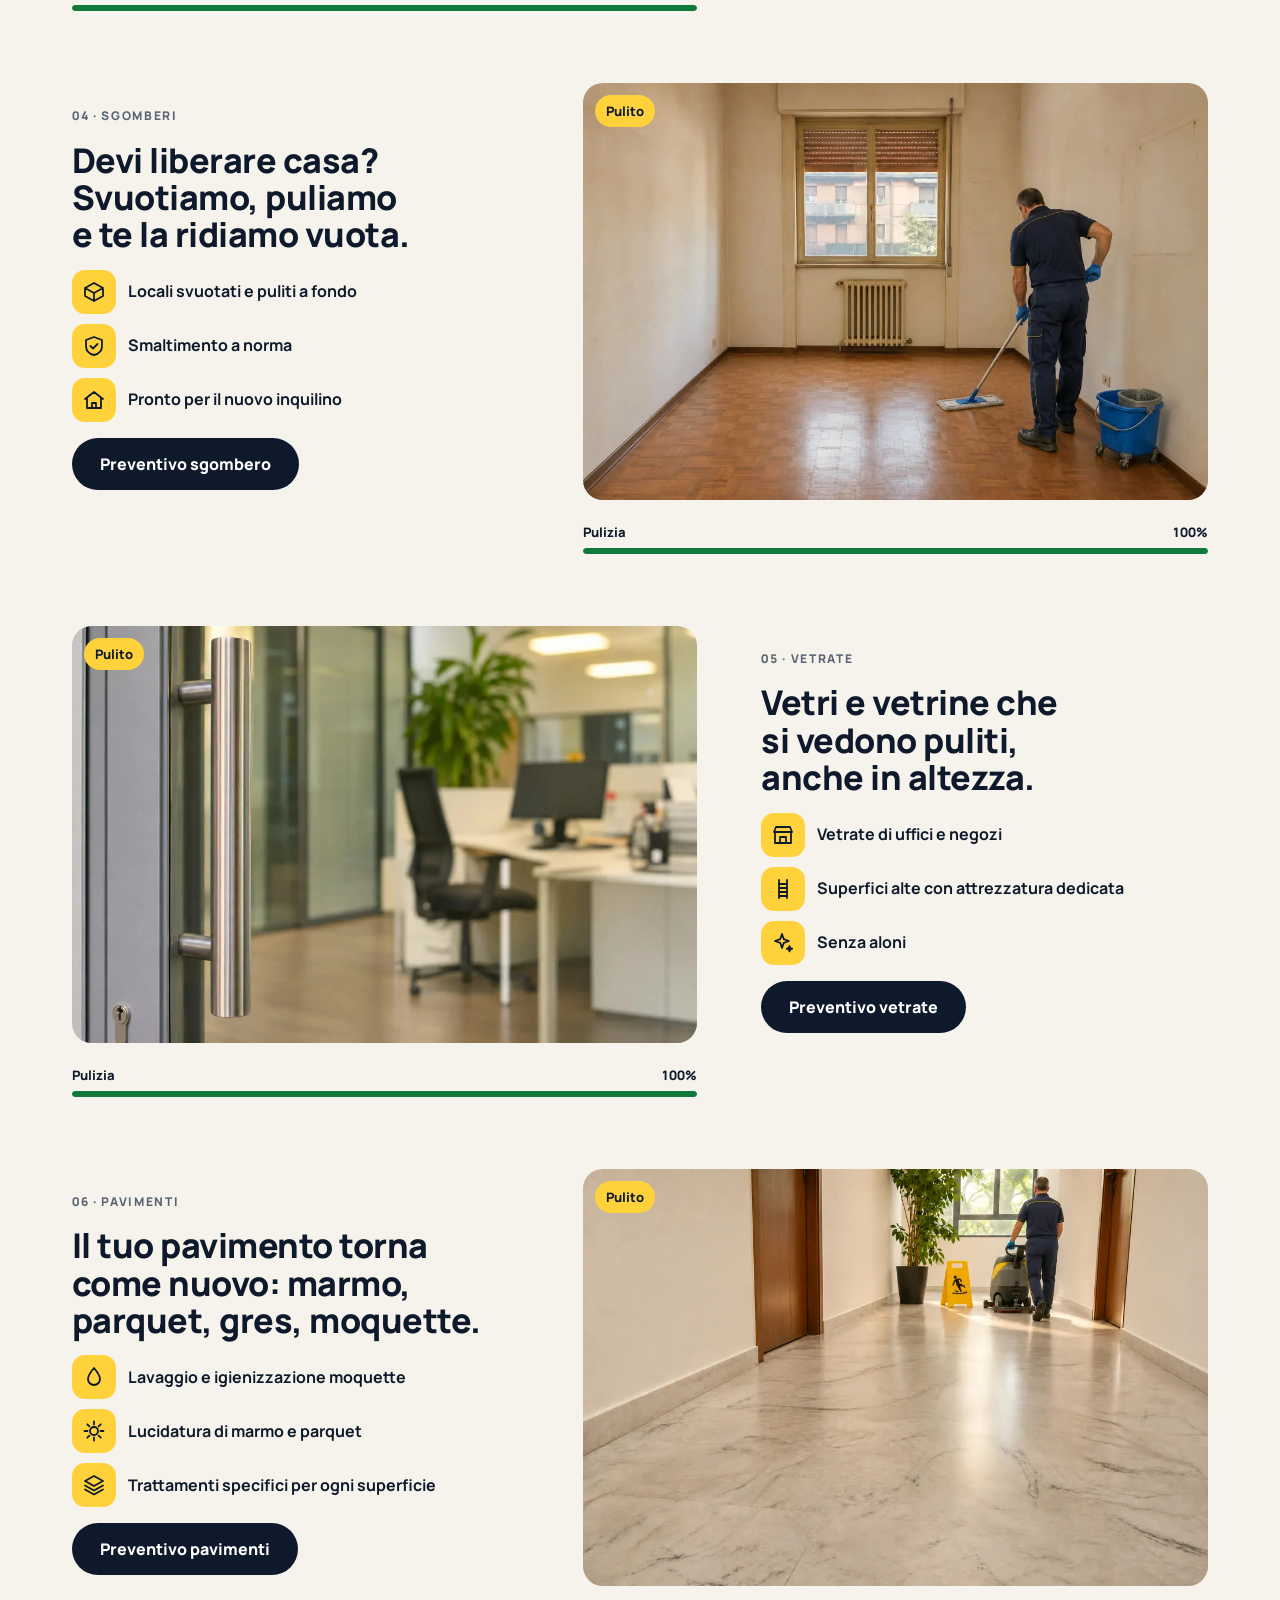
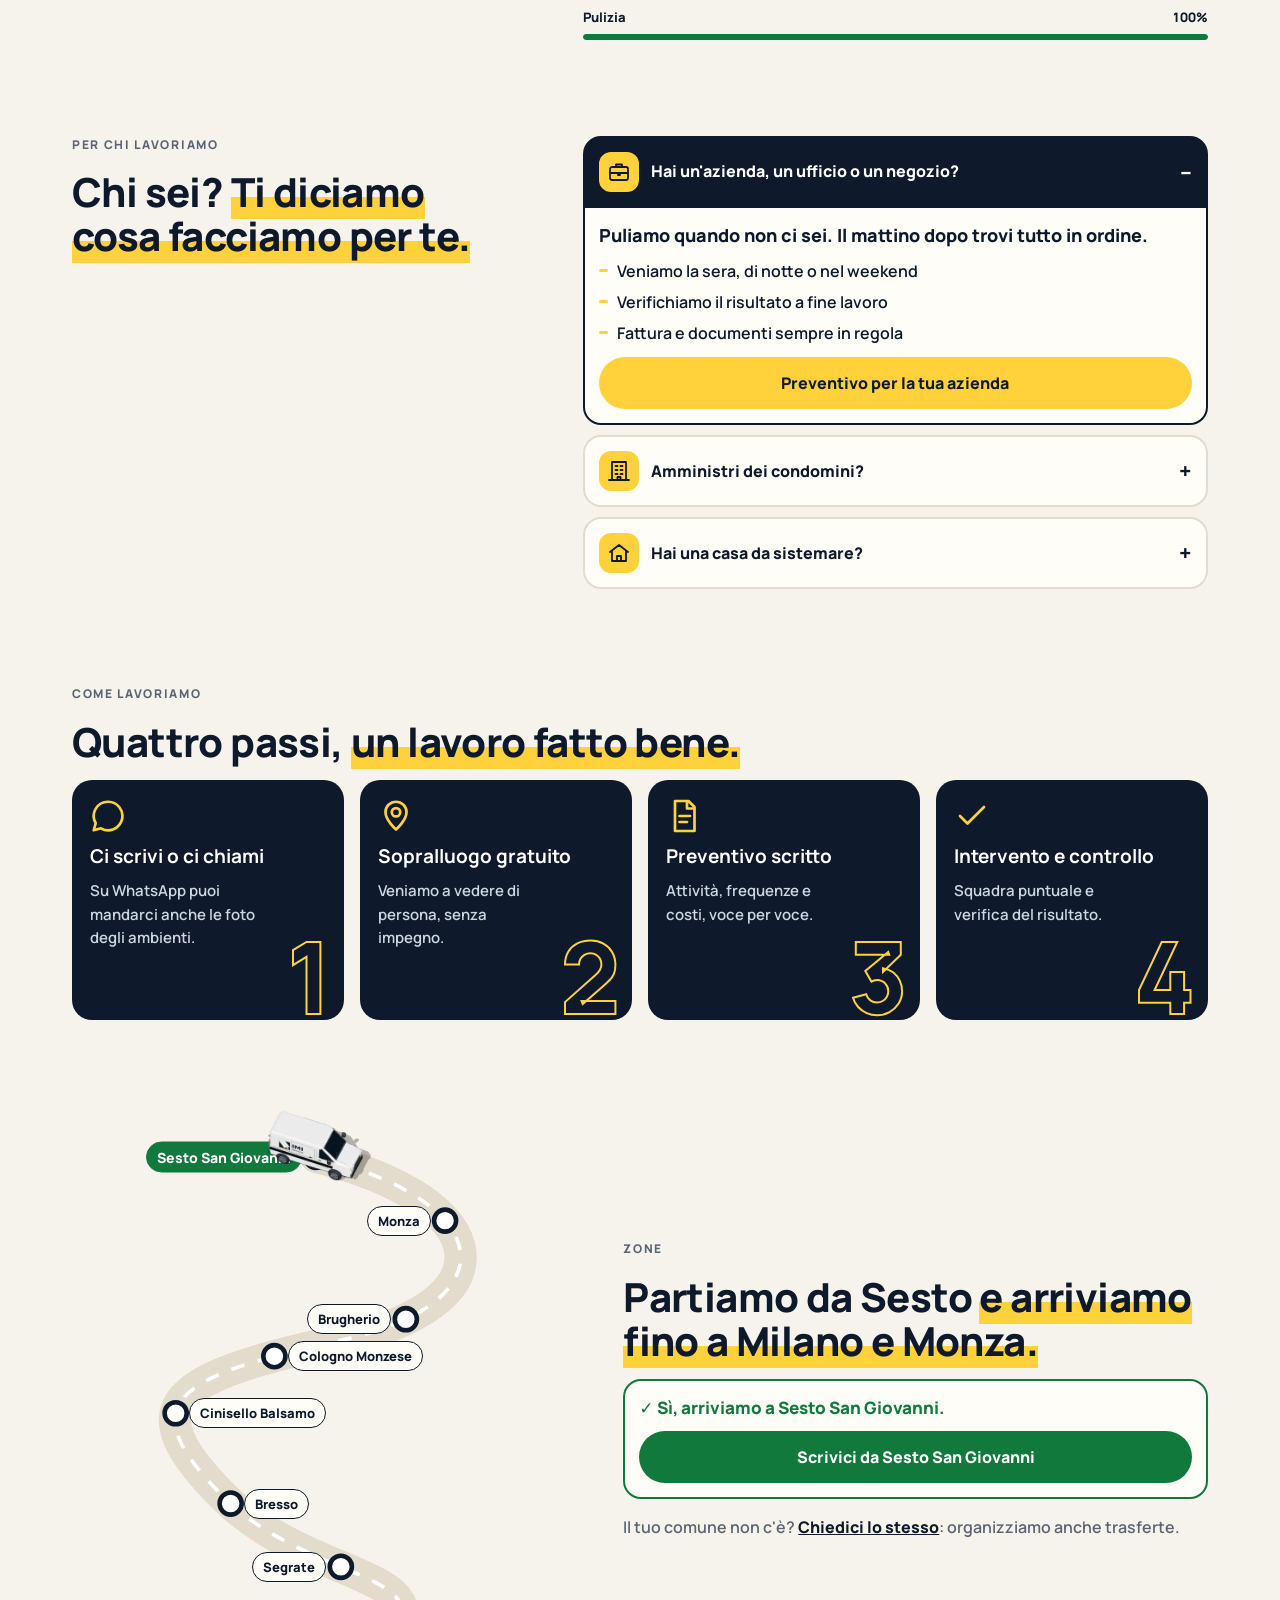
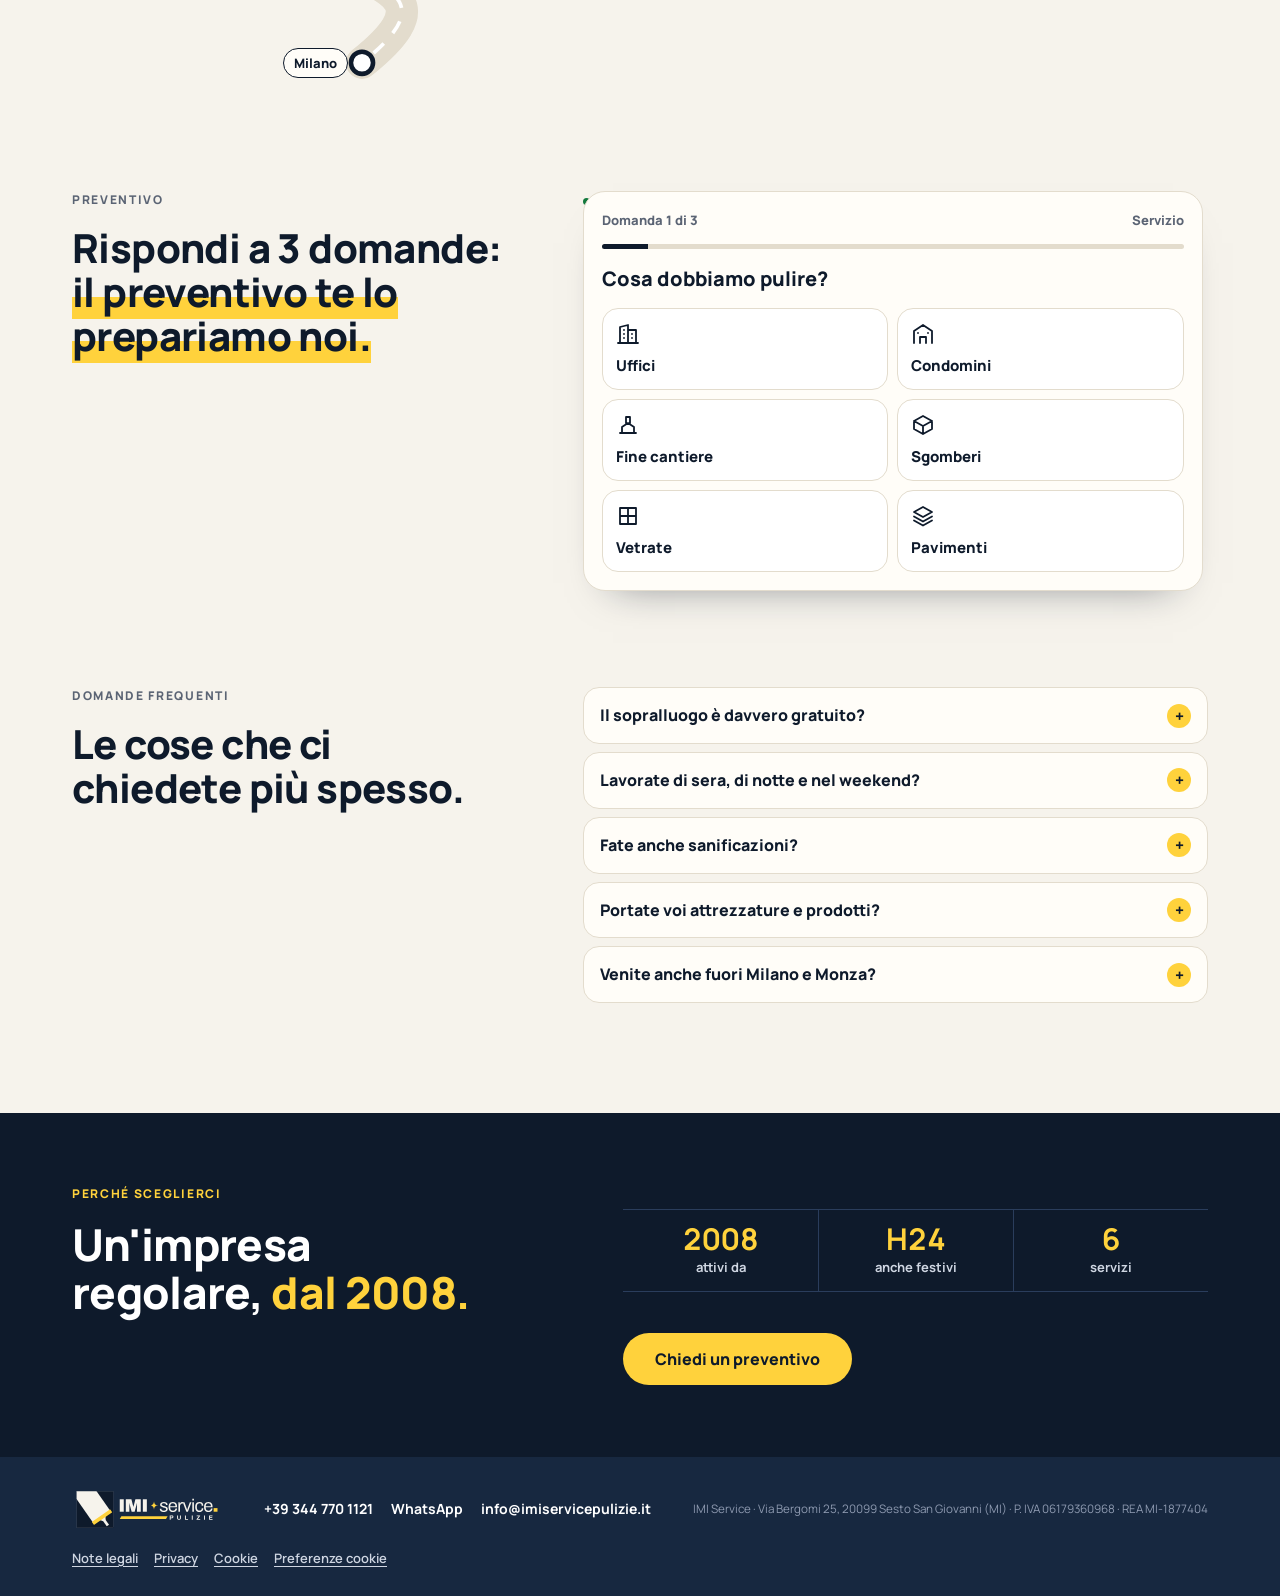
==== commit 2987eef7: "Tag Google: riga di configurazione esplicita per AW-18595507068, per il rilevamento da parte di Goog" ====
--- a/index.html
+++ b/index.html
@@ -12,6 +12,7 @@
       gtag('consent','default',{ad_storage:m,ad_user_data:m,ad_personalization:m,analytics_storage:s,wait_for_update:500});})();
     gtag('set','ads_data_redaction',true);
     gtag('js', new Date());
+    gtag('config', 'AW-18595507068');
   </script>
   <script async src="https://www.googletagmanager.com/gtm.js?id=GTM-NGMGNLPK"></script>
   <script async src="https://www.googletagmanager.com/gtm.js?id=GTM-5JPLVWKP"></script>
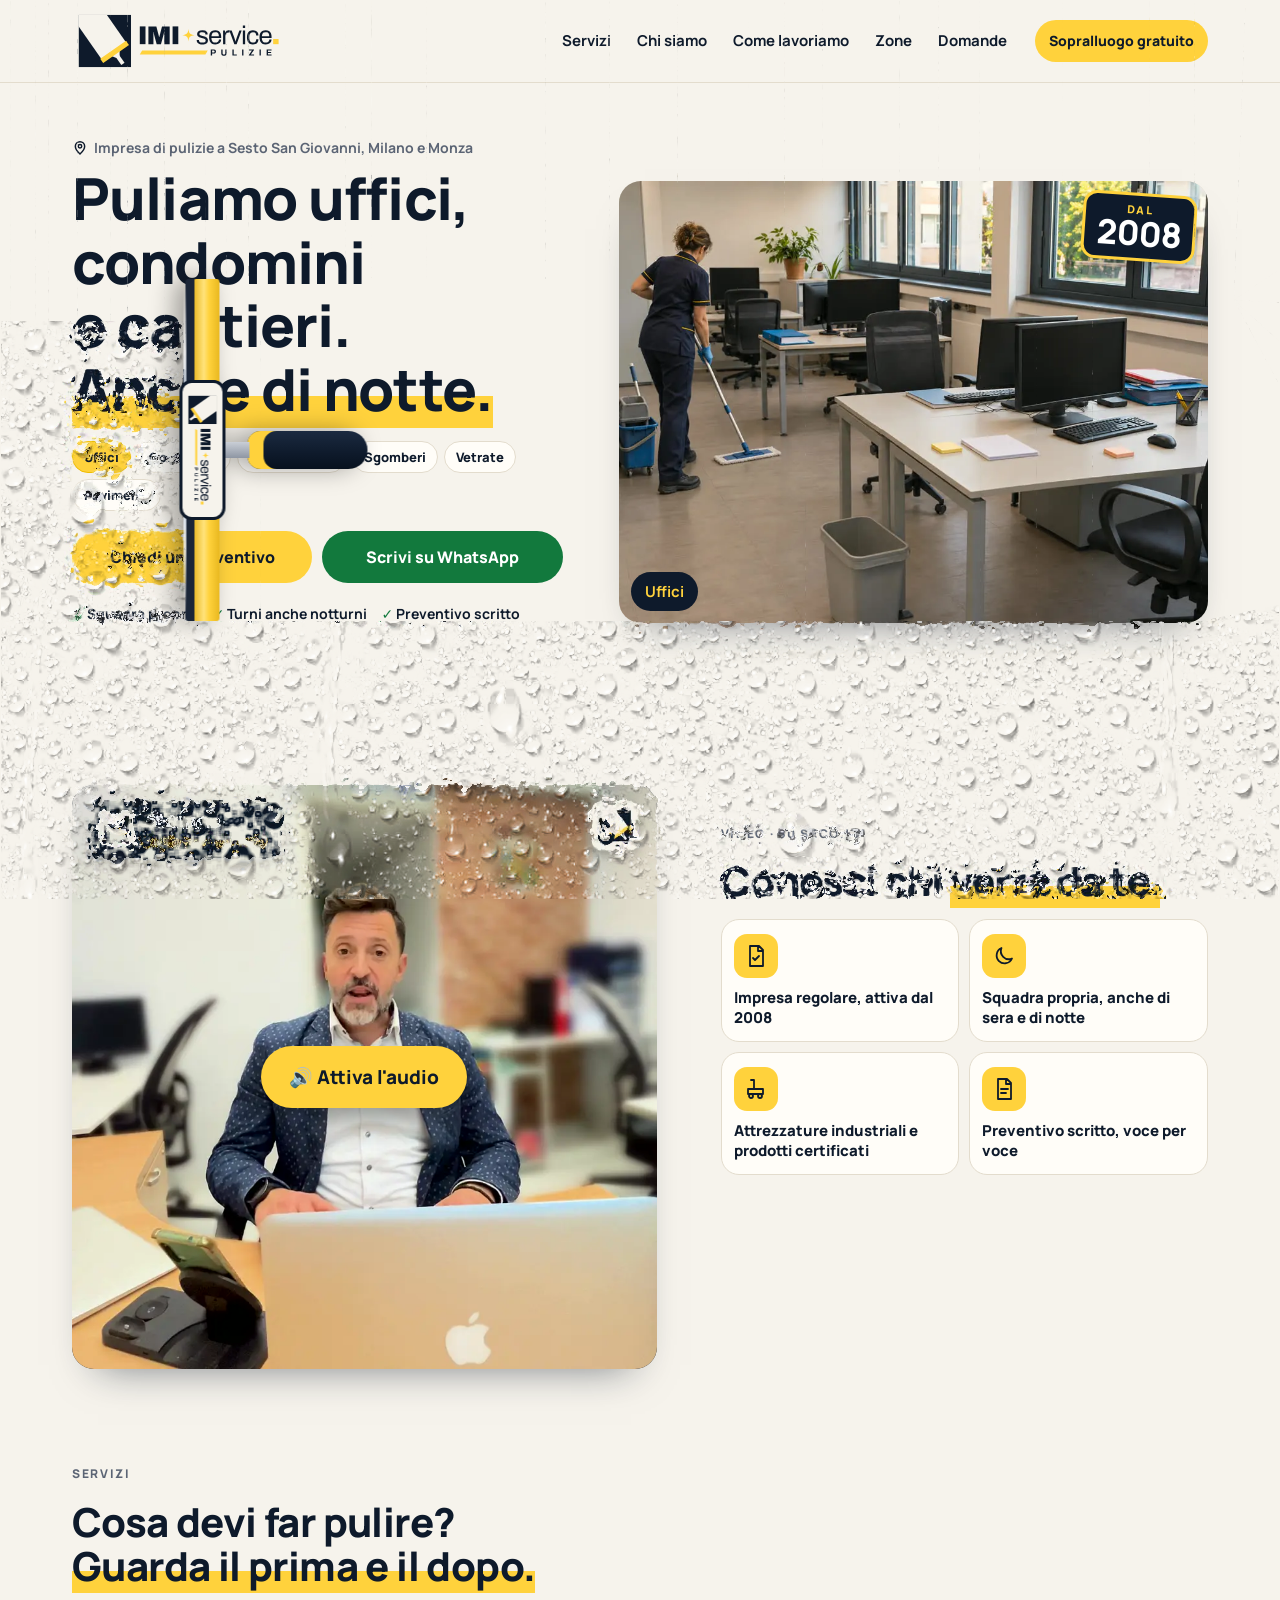
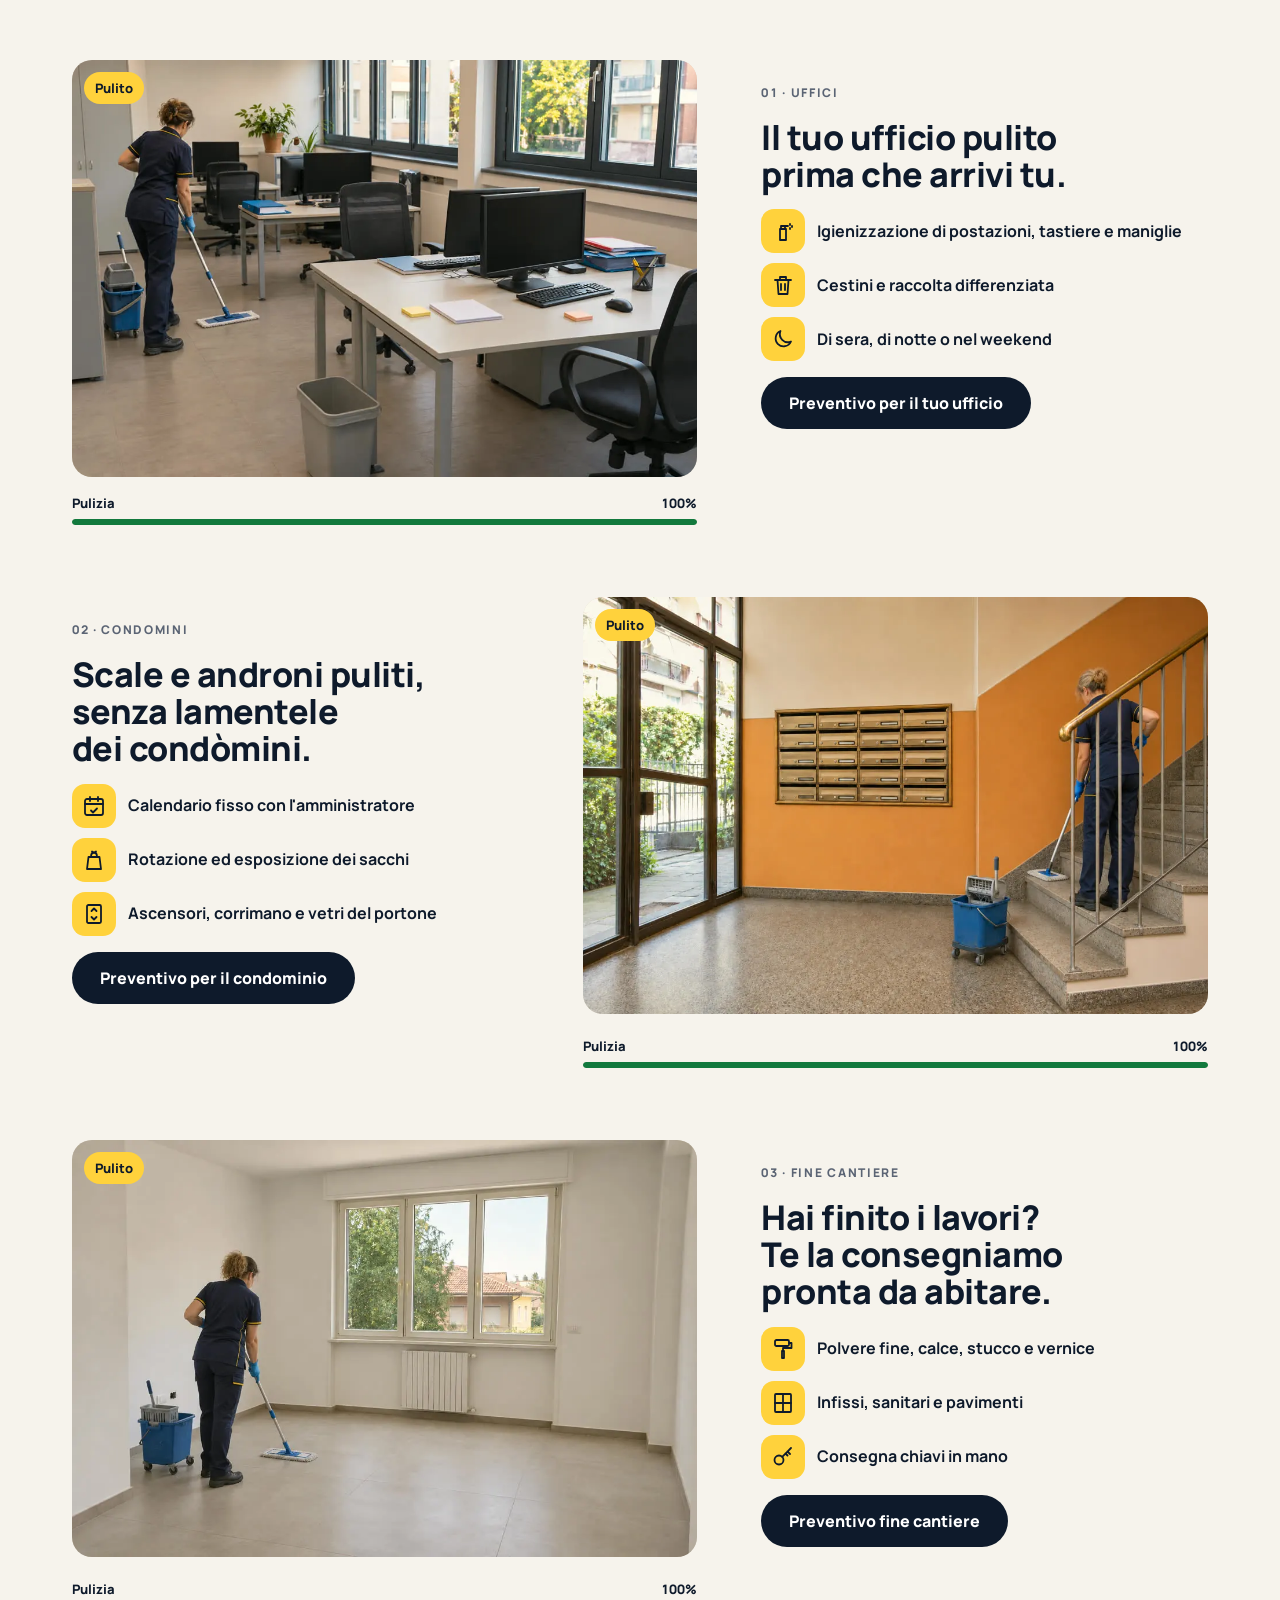
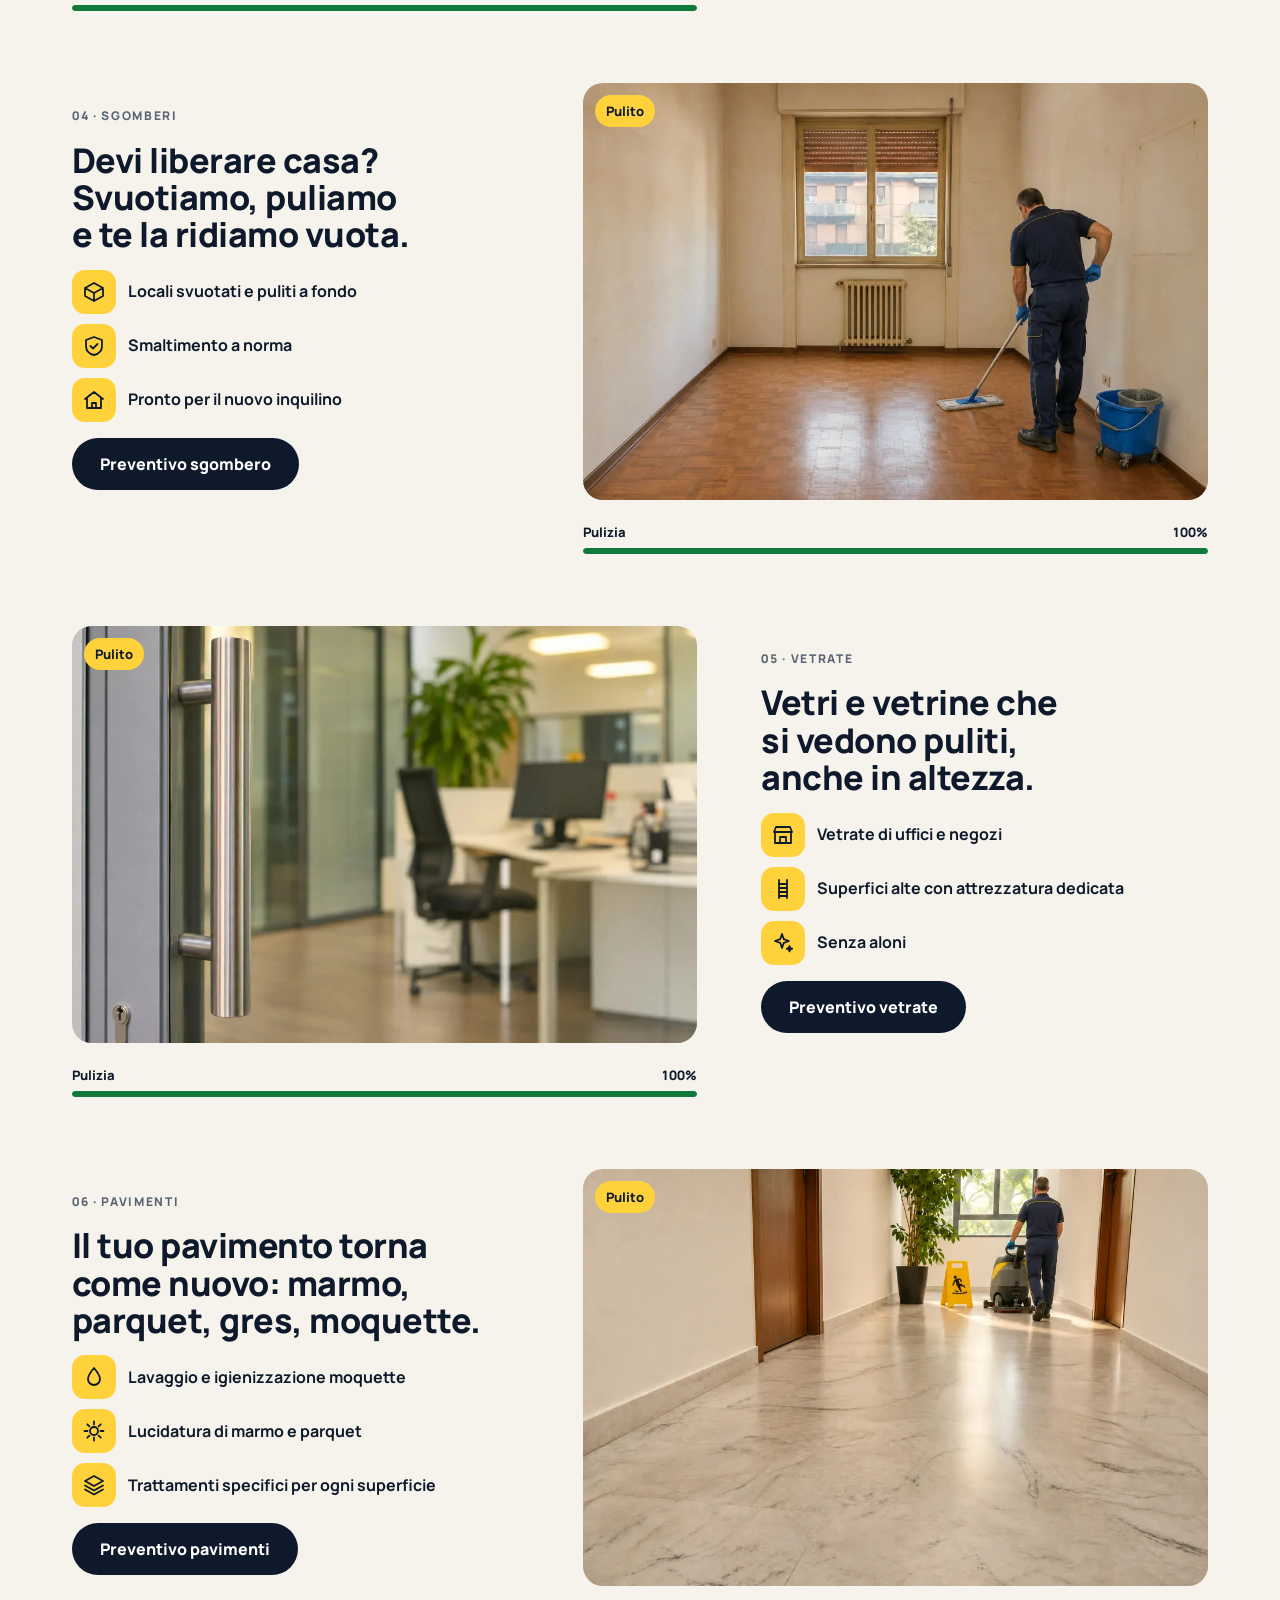
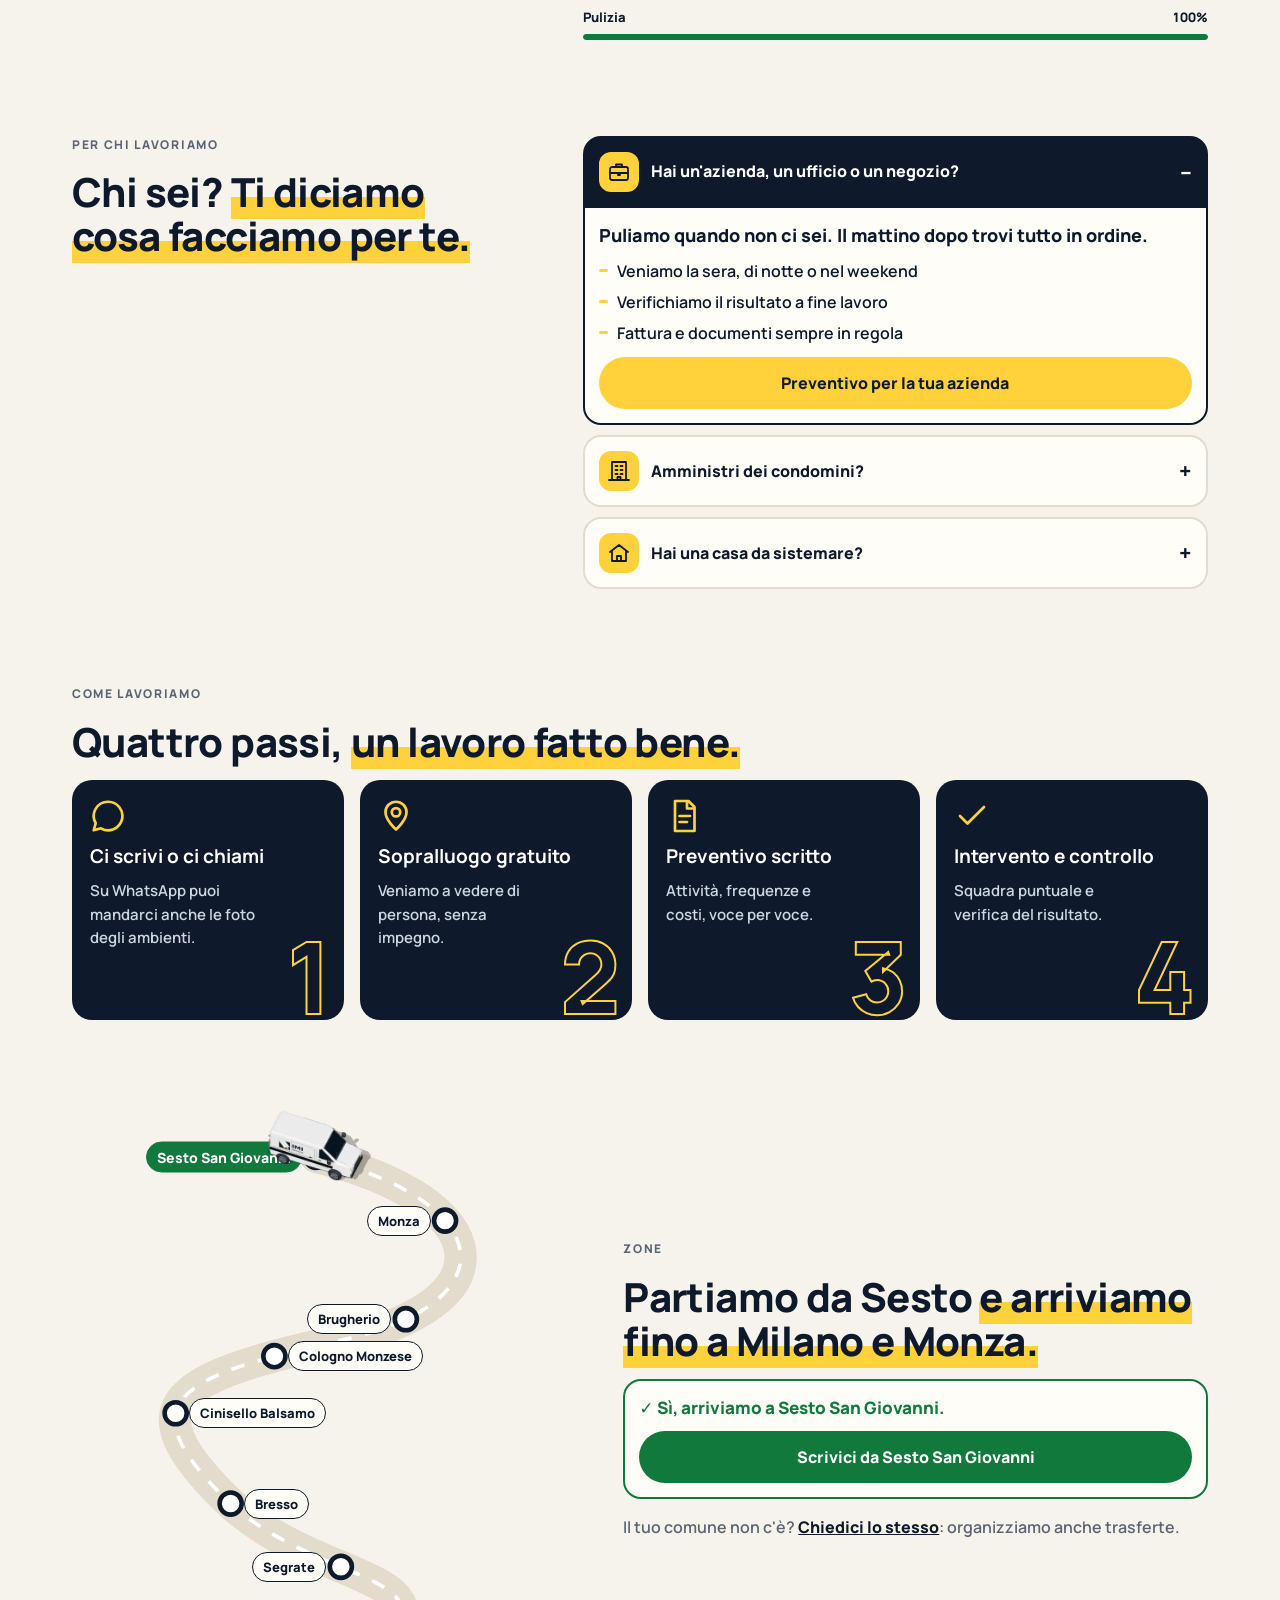
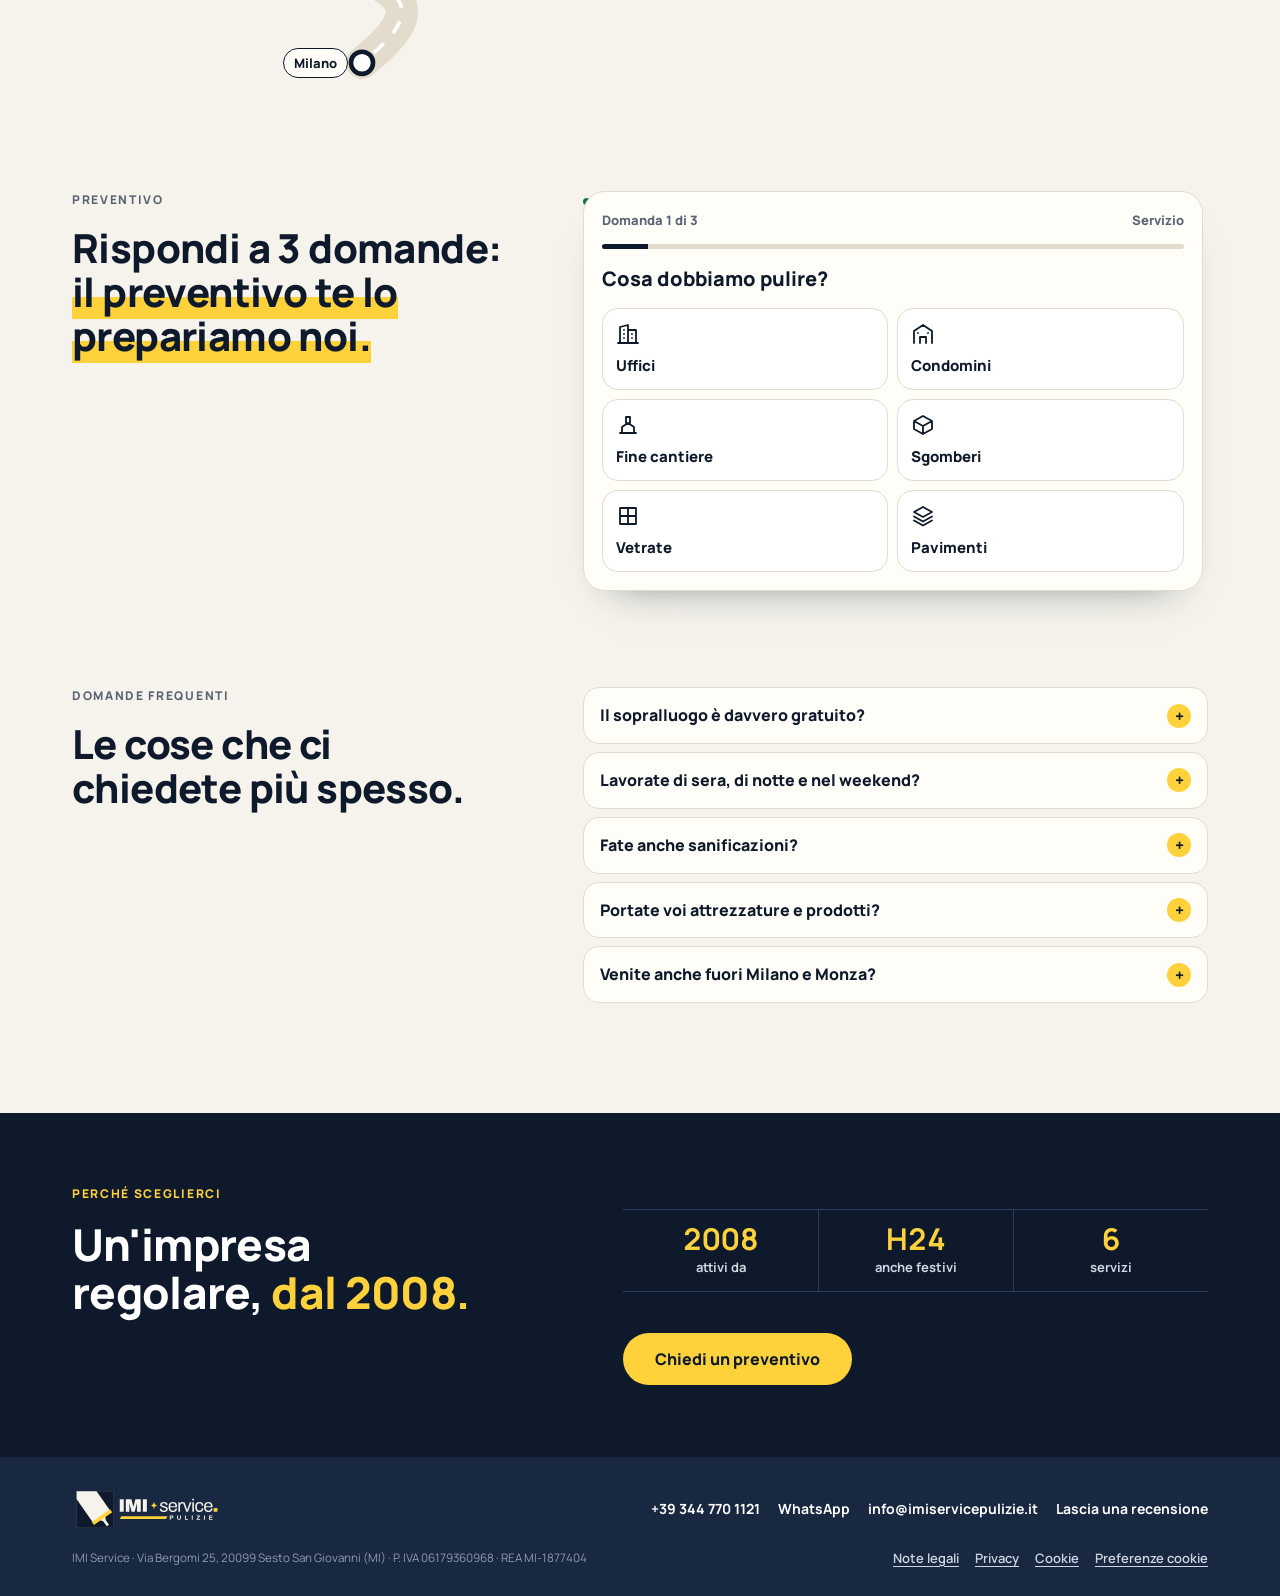
==== commit 06609615: "Sezione recensioni Google aggiornata in automatico (api/recensioni con Places API, nascosta finché n" ====
--- a/index.html
+++ b/index.html
@@ -648,6 +648,32 @@
 .pv-note { margin: 0; text-align: center; font-size: 13px; font-weight: 600; color: var(--muted); }
 @media (prefers-reduced-motion: reduce) { .pv-bar i, .pv-opt { transition: none; } }
 
+/* Recensioni Google */
+.rv-head { display: flex; align-items: center; gap: 14px; margin-bottom: 16px; }
+.rv-g { width: 44px; height: 44px; border-radius: 12px; background: #fff; border: 1.5px solid var(--line); display: grid; place-items: center; flex: none; }
+.rv-g svg { width: 26px; height: 26px; }
+.rv-score { display: flex; flex-wrap: wrap; align-items: baseline; gap: 4px 10px; }
+.rv-num { font-size: 32px; font-weight: 800; line-height: 1; }
+.rv-stars { color: #E8A400; letter-spacing: 2px; font-size: 18px; line-height: 1; }
+.rv-count { width: 100%; font-size: 14px; font-weight: 700; color: var(--muted); }
+.rv-list { display: grid; grid-auto-flow: column; grid-auto-columns: minmax(270px, 84%); gap: 12px; overflow-x: auto; scroll-snap-type: x mandatory; padding-bottom: 6px; margin-bottom: 16px; }
+.rv-card { scroll-snap-align: start; background: var(--paper); border: 1.5px solid var(--line); border-radius: 18px; padding: 16px; display: flex; flex-direction: column; gap: 10px; min-width: 0; }
+.rv-top { display: flex; align-items: center; gap: 10px; }
+.rv-av { width: 38px; height: 38px; border-radius: 50%; background: var(--navy); color: #fff; font-weight: 800; display: grid; place-items: center; flex: none; }
+.rv-who { display: flex; flex-direction: column; min-width: 0; }
+.rv-name { font-weight: 800; color: var(--navy); text-decoration: none; overflow: hidden; text-overflow: ellipsis; white-space: nowrap; }
+a.rv-name:hover { text-decoration: underline; }
+.rv-when { font-size: 13px; font-weight: 600; color: var(--muted); }
+.rv-text { font-weight: 600; line-height: 1.5; display: -webkit-box; -webkit-line-clamp: 6; -webkit-box-orient: vertical; overflow: hidden; }
+.rv-text.open { -webkit-line-clamp: unset; display: block; }
+.rv-more { align-self: flex-start; background: none; border: 0; padding: 0; font: 700 14px var(--font); color: var(--navy); text-decoration: underline; text-underline-offset: 3px; cursor: pointer; }
+.rv-actions { display: flex; flex-wrap: wrap; gap: 10px; }
+.rv-actions .btn { flex: 1 1 220px; }
+.rv-btn-o { background: transparent; color: var(--navy); border: 2px solid var(--navy); }
+.rv-note { margin-top: 12px; font-size: 13px; font-weight: 600; color: var(--muted); }
+.rv { min-width: 0; }
+@media (min-width: 1000px) { .rv-list { grid-auto-flow: row; grid-template-columns: repeat(2, minmax(0, 1fr)); grid-auto-columns: unset; overflow: visible; } }
+
 /* FAQ */
 .faq { display: grid; gap: 8px; }
 .faq details { background: var(--paper); border: 1.5px solid var(--line); border-radius: 16px; padding: 0 16px; }
@@ -914,6 +940,19 @@
   </div>
 </section>
 
+<section class="sec" id="recensioni" hidden>
+  <div class="wrap">
+    <p class="kicker">Recensioni</p>
+    <h2>Cosa dicono di noi <span class="hl">i clienti su Google.</span></h2>
+    <div class="rv">
+      <div class="rv-head" id="rvHead"></div>
+      <div class="rv-list" id="rvList"></div>
+      <div class="rv-actions"><a class="btn btn-d" id="rvAll" href="#" target="_blank" rel="noopener">Leggi tutte su Google</a><a class="btn rv-btn-o" id="rvWrite" href="https://g.page/r/CQdiDPs7QafsEBM/review" target="_blank" rel="noopener">Lascia una recensione</a></div>
+      <p class="rv-note">Recensioni pubblicate dai clienti su Google, mostrate senza modifiche e aggiornate in automatico.</p>
+    </div>
+  </div>
+</section>
+
 <section class="sec" id="preventivo">
   <div class="wrap">
     <p class="kicker">Preventivo</p>
@@ -955,6 +994,7 @@
       <a data-cfg="tel" href="#">Telefono</a>
       <a data-cfg="wa" href="#">WhatsApp</a>
       <a data-cfg="mail" href="#">Email</a>
+      <a href="https://g.page/r/CQdiDPs7QafsEBM/review" target="_blank" rel="noopener">Lascia una recensione</a>
     </div>
     <small>IMI Service · Via Bergomi 25, 20099 Sesto San Giovanni (MI) · <span data-cfg="piva">P. IVA</span> · REA MI-1877404</small>
     <nav class="legal" aria-label="Informazioni legali"><a href="/note-legali">Note legali</a><a href="/privacy">Privacy</a><a href="/cookie">Cookie</a><a href="/cookie" data-cookie-pref>Preferenze cookie</a></nav>
@@ -970,6 +1010,7 @@
 <script src="assets/js/config.js"></script>
 <script src="assets/js/misura.js" defer></script>
 <script src="assets/js/consenso.js" defer></script>
+<script src="assets/js/recensioni.js" defer></script>
 <script>
 (() => {
   const reduce = matchMedia('(prefers-reduced-motion: reduce)').matches;
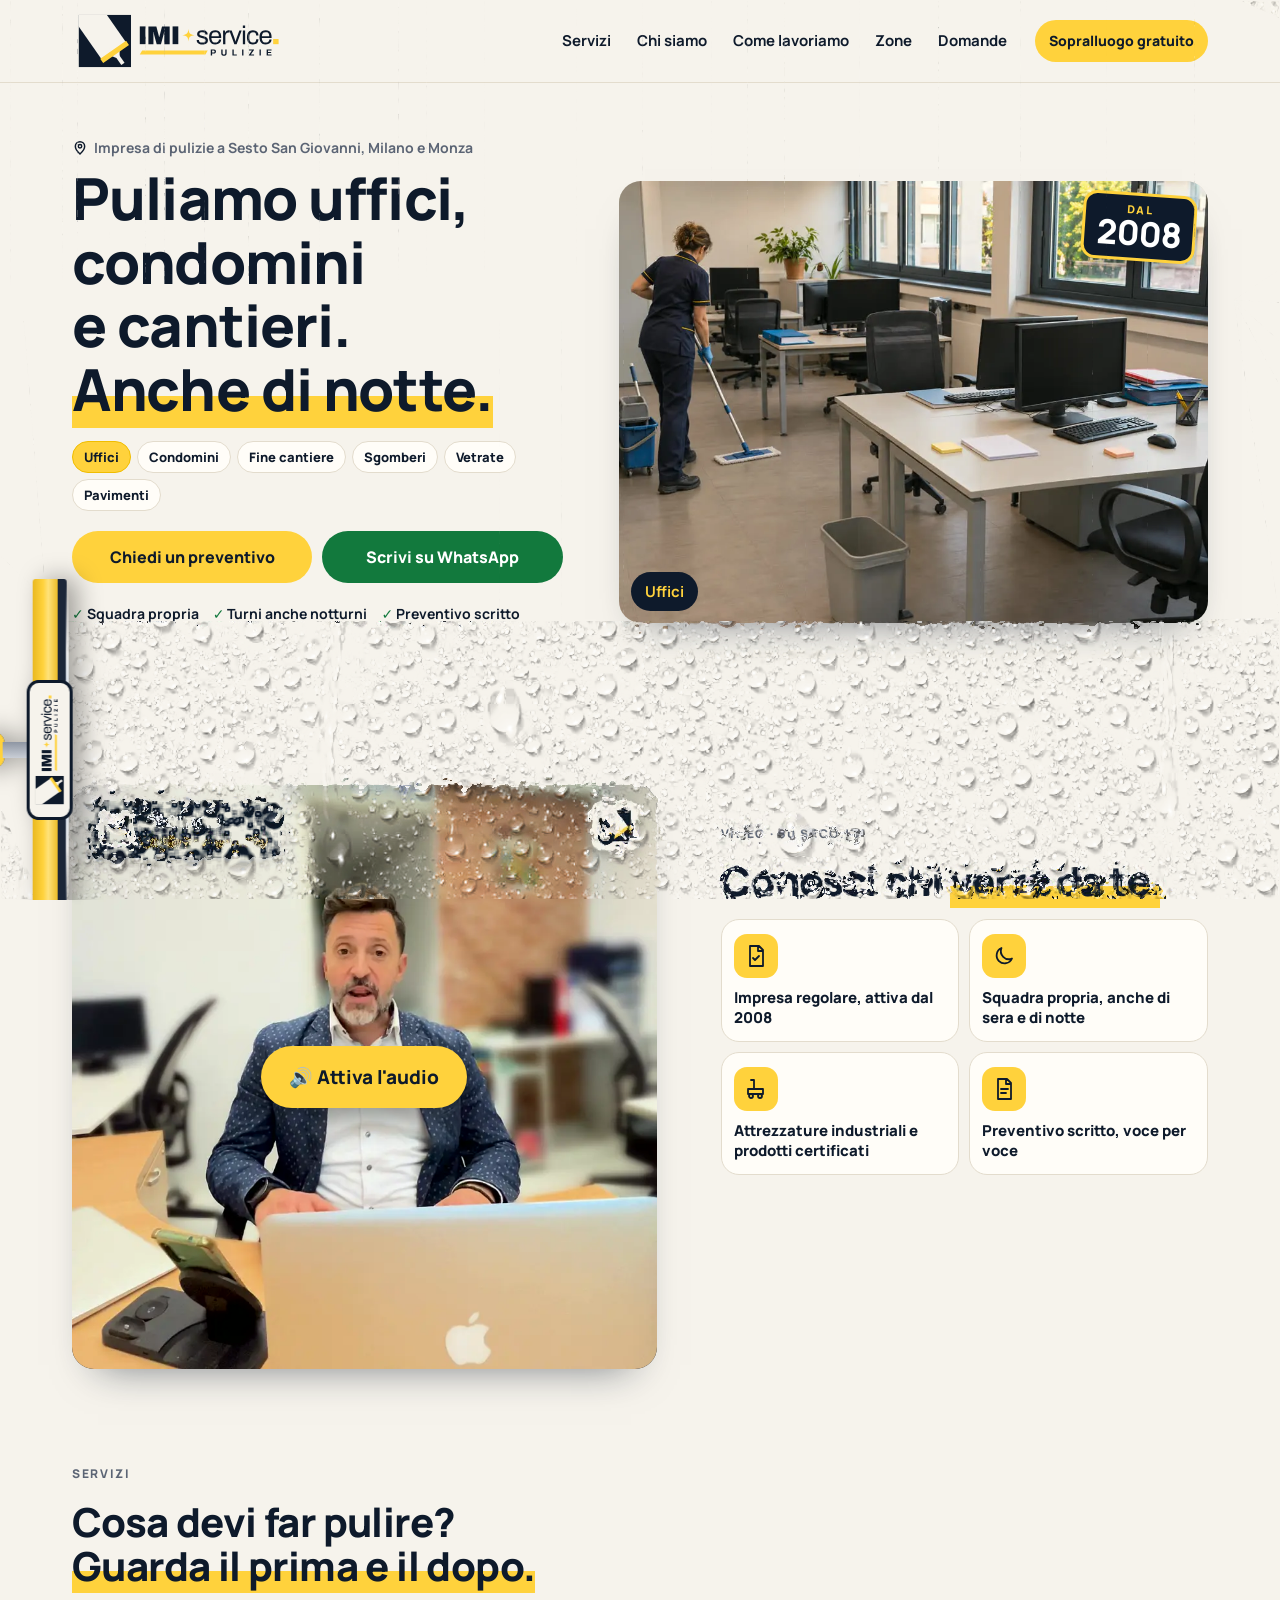
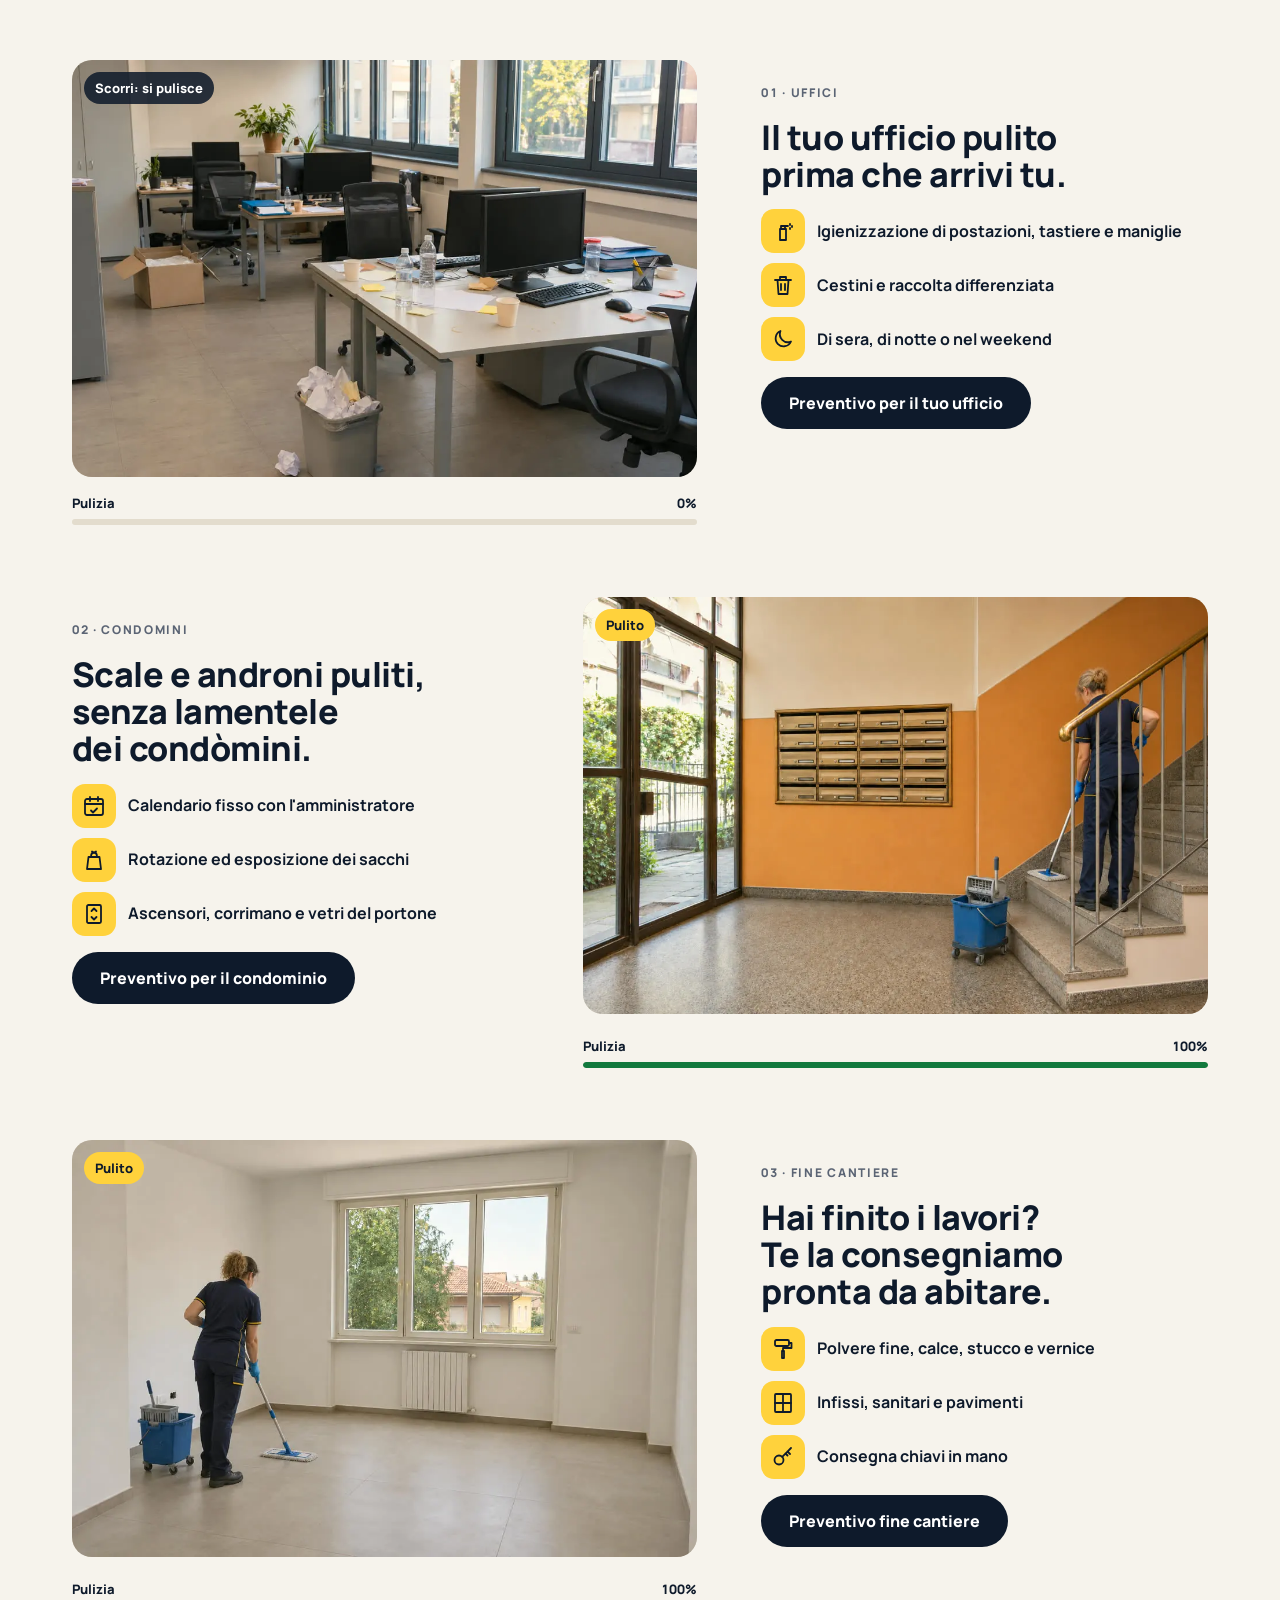
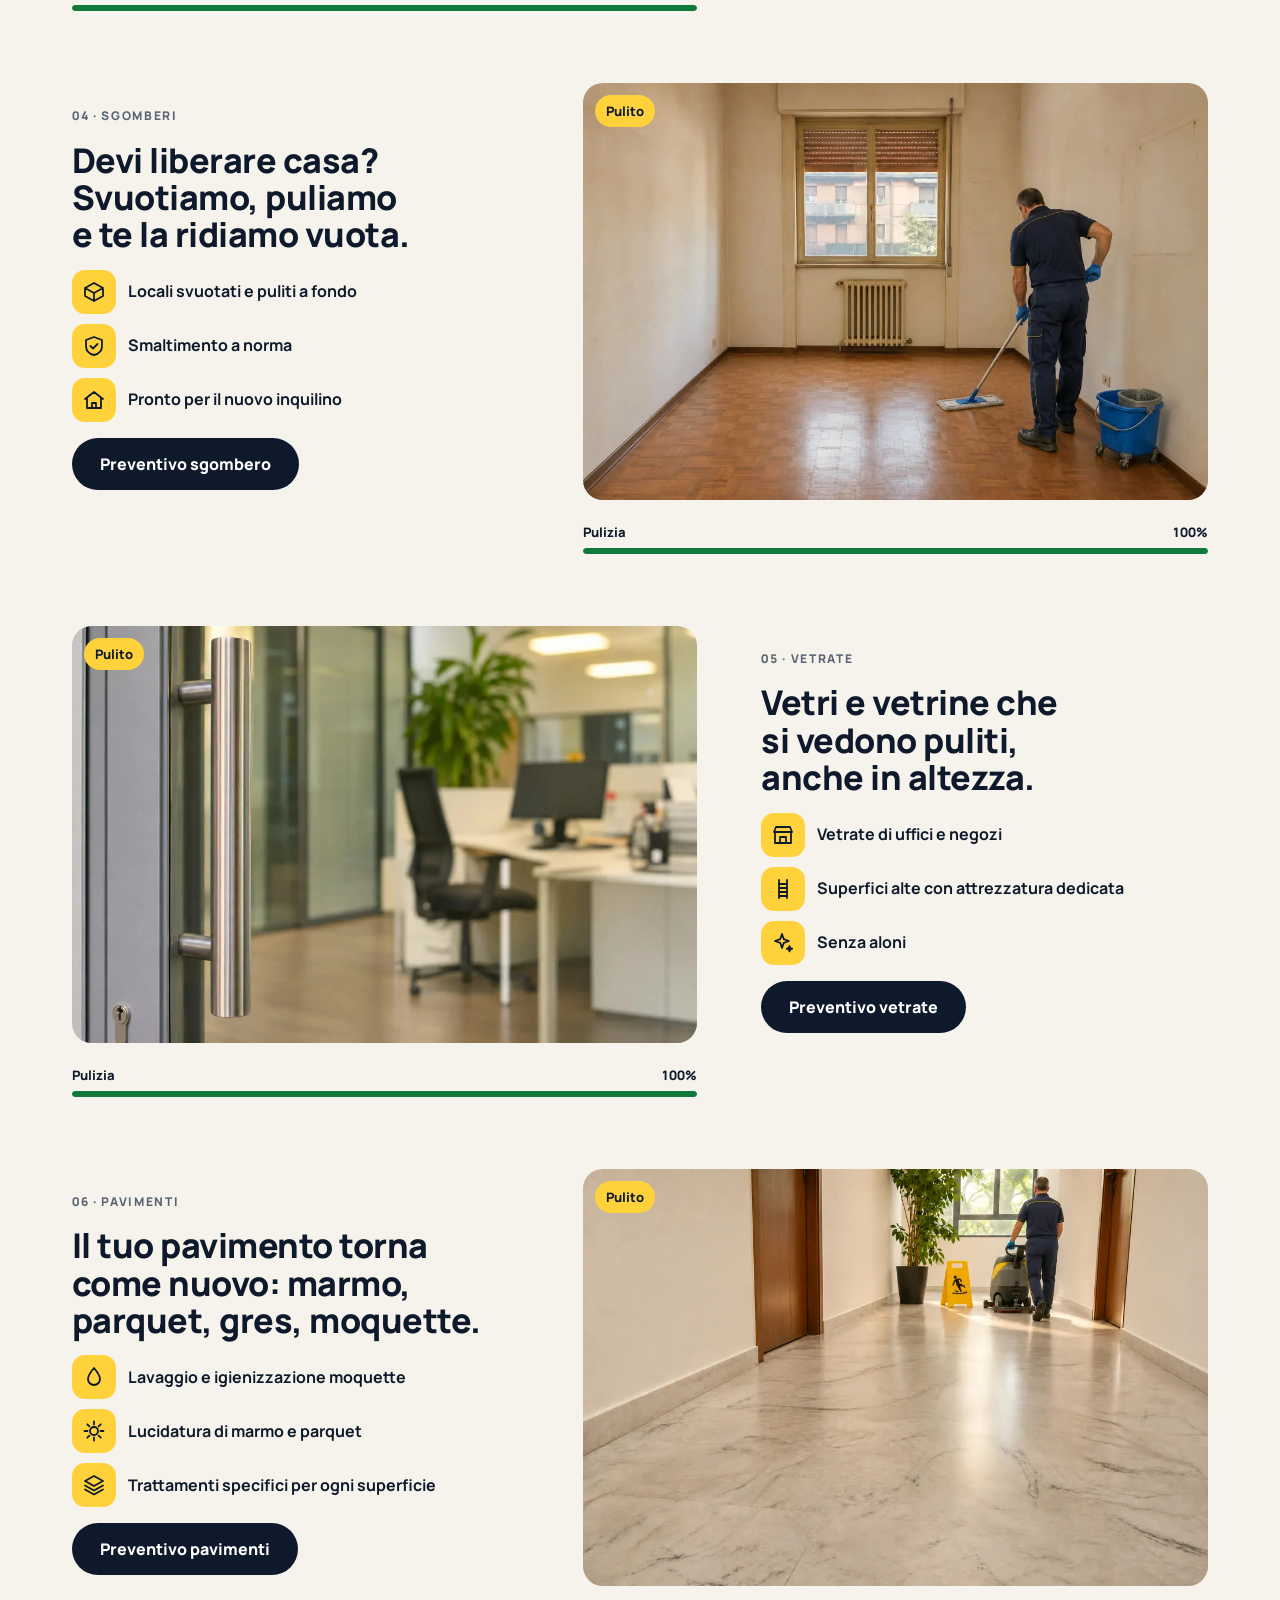
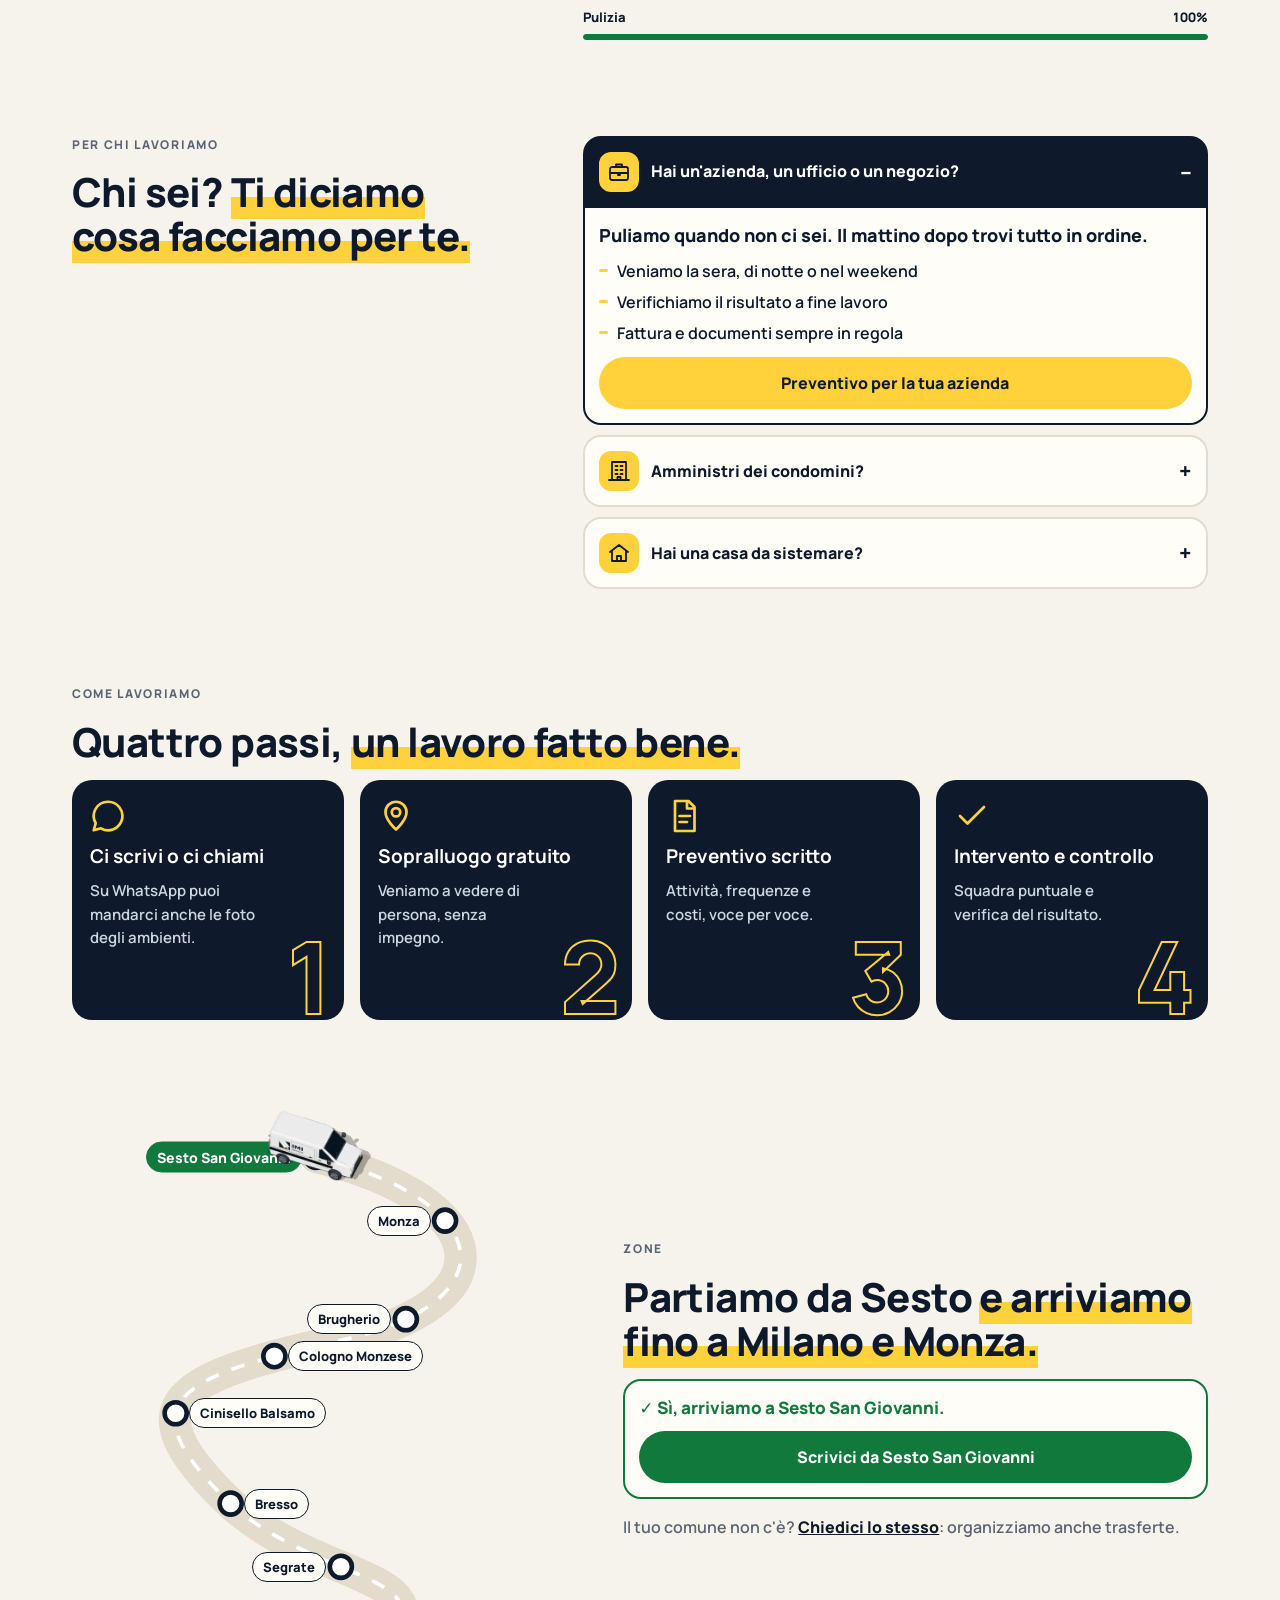
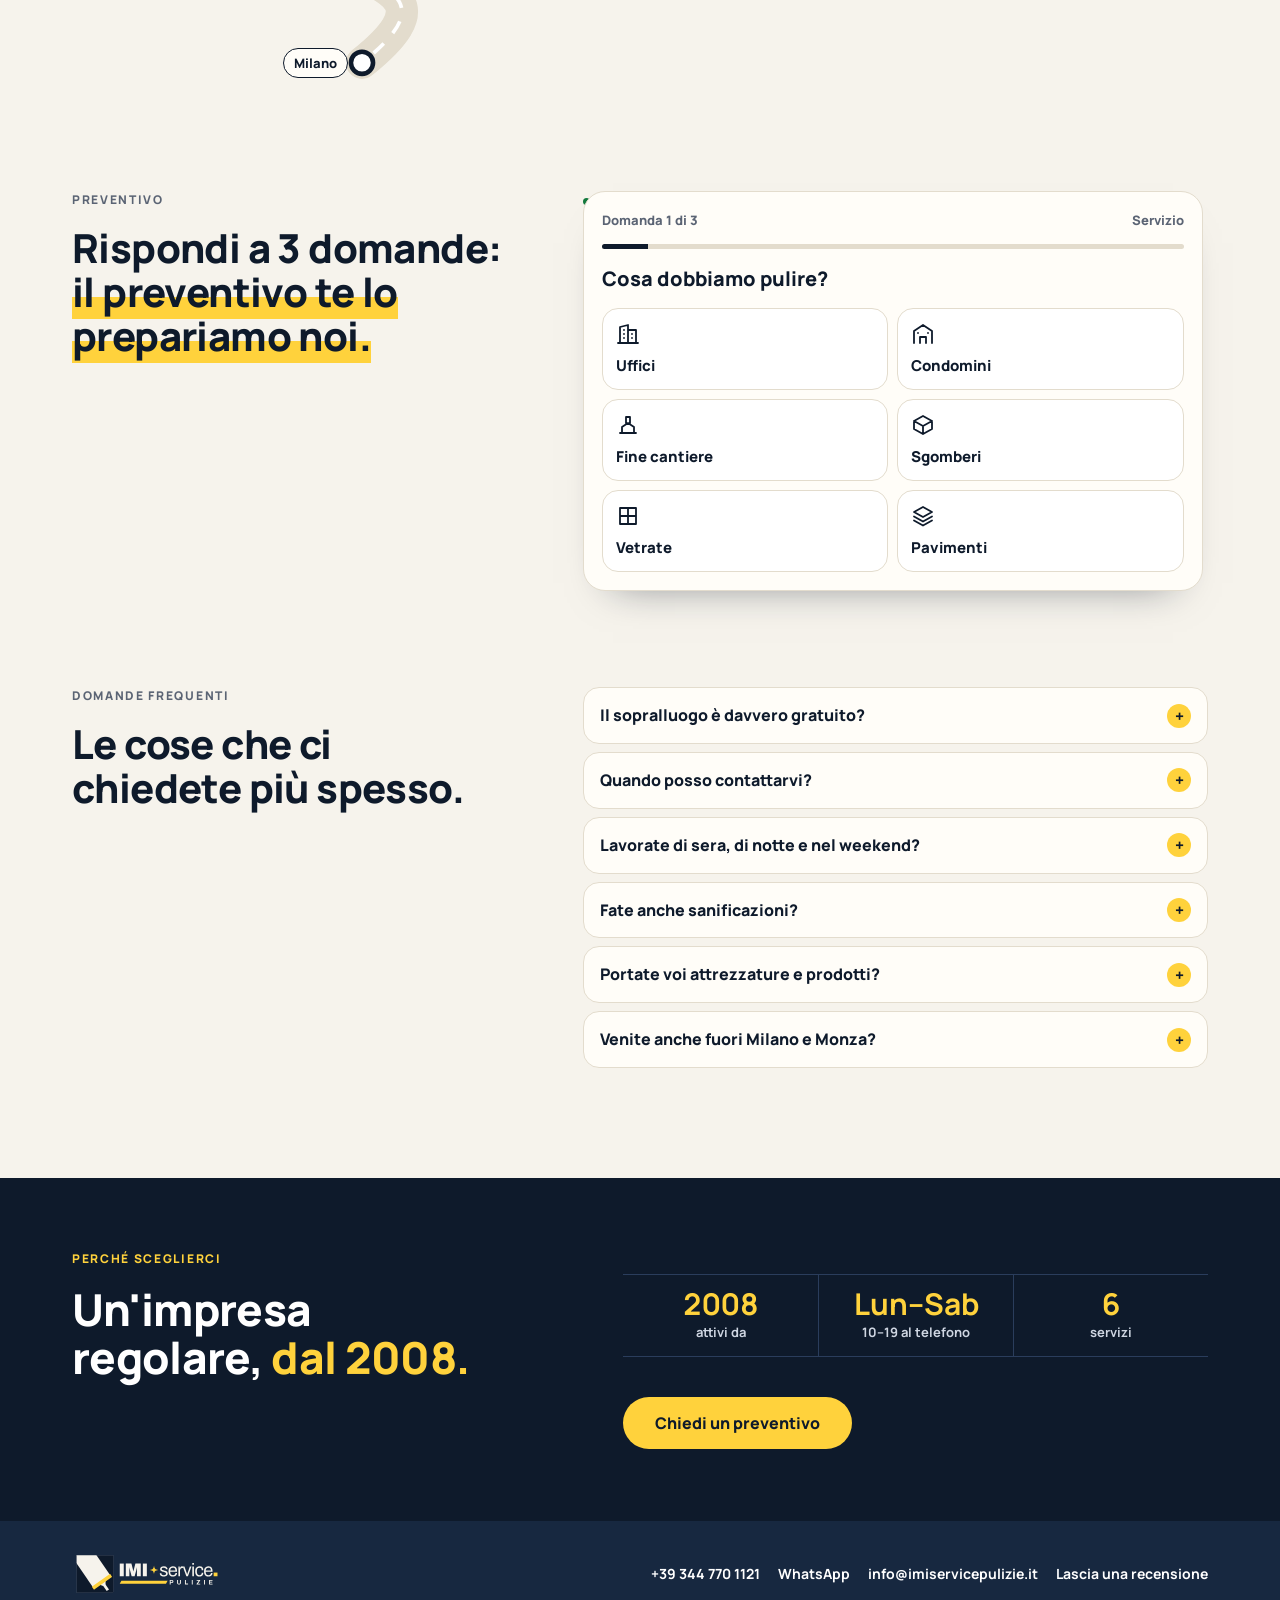
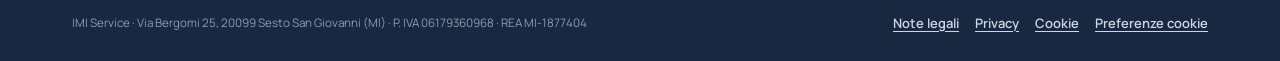
==== commit a00d32ce: "Orari: telefono lun-sab 10-19, domenica chiuso (dati strutturati, banda finale, nuova FAQ) Co-Author" ====
--- a/index.html
+++ b/index.html
@@ -194,11 +194,10 @@
       "Wednesday",
       "Thursday",
       "Friday",
-      "Saturday",
-      "Sunday"
+      "Saturday"
      ],
-     "opens": "00:00",
-     "closes": "23:59"
+     "opens": "10:00",
+     "closes": "19:00"
     }
    ]
   },
@@ -387,6 +386,14 @@
      "acceptedAnswer": {
       "@type": "Answer",
       "text": "Sì, gratuito e senza impegno. Ci serve per farti un preventivo preciso, senza stime al buio."
+     }
+    },
+    {
+     "@type": "Question",
+     "name": "Quando posso contattarvi?",
+     "acceptedAnswer": {
+      "@type": "Answer",
+      "text": "Al telefono rispondiamo dal lunedì al sabato, dalle 10 alle 19. Su WhatsApp puoi scriverci quando vuoi: ti rispondiamo appena possibile nell'orario di ufficio."
      }
     },
     {
@@ -968,6 +975,7 @@
     <h2>Le cose che ci chiedete più spesso.</h2>
     <div class="faq">
       <details><summary>Il sopralluogo è davvero gratuito?</summary><p>Sì, gratuito e senza impegno. Ci serve per farti un preventivo preciso, senza stime al buio.</p></details>
+      <details><summary>Quando posso contattarvi?</summary><p>Al telefono rispondiamo dal lunedì al sabato, dalle 10 alle 19. Su WhatsApp puoi scriverci quando vuoi: ti rispondiamo appena possibile nell'orario di ufficio.</p></details>
       <details><summary>Lavorate di sera, di notte e nel weekend?</summary><p>Sì. Organizziamo i turni in base ai vostri orari, fino alla copertura H24.</p></details>
       <details><summary>Fate anche sanificazioni?</summary><p>Sì. Sanifichiamo uffici, condomini, negozi e abitazioni con prodotti professionali specifici, anche dopo un caso di malattia o prima di riaprire i locali. Ti diciamo prima tempi, prodotti e come preparare gli ambienti.</p></details>
       <details><summary>Portate voi attrezzature e prodotti?</summary><p>Sempre: macchinari industriali e prodotti professionali certificati, scelti per ogni superficie.</p></details>
@@ -980,7 +988,7 @@
   <div class="wrap">
     <p class="kicker">Perché sceglierci</p>
     <h2>Un'impresa regolare, <span>dal 2008.</span></h2>
-    <div class="strip"><div><b>2008</b><span>attivi da</span></div><div><b>H24</b><span>anche festivi</span></div><div><b>6</b><span>servizi</span></div></div>
+    <div class="strip"><div><b>2008</b><span>attivi da</span></div><div><b>Lun–Sab</b><span>10–19 al telefono</span></div><div><b>6</b><span>servizi</span></div></div>
     <a class="btn btn-y" href="#preventivo">Chiedi un preventivo</a>
   </div>
 </section>
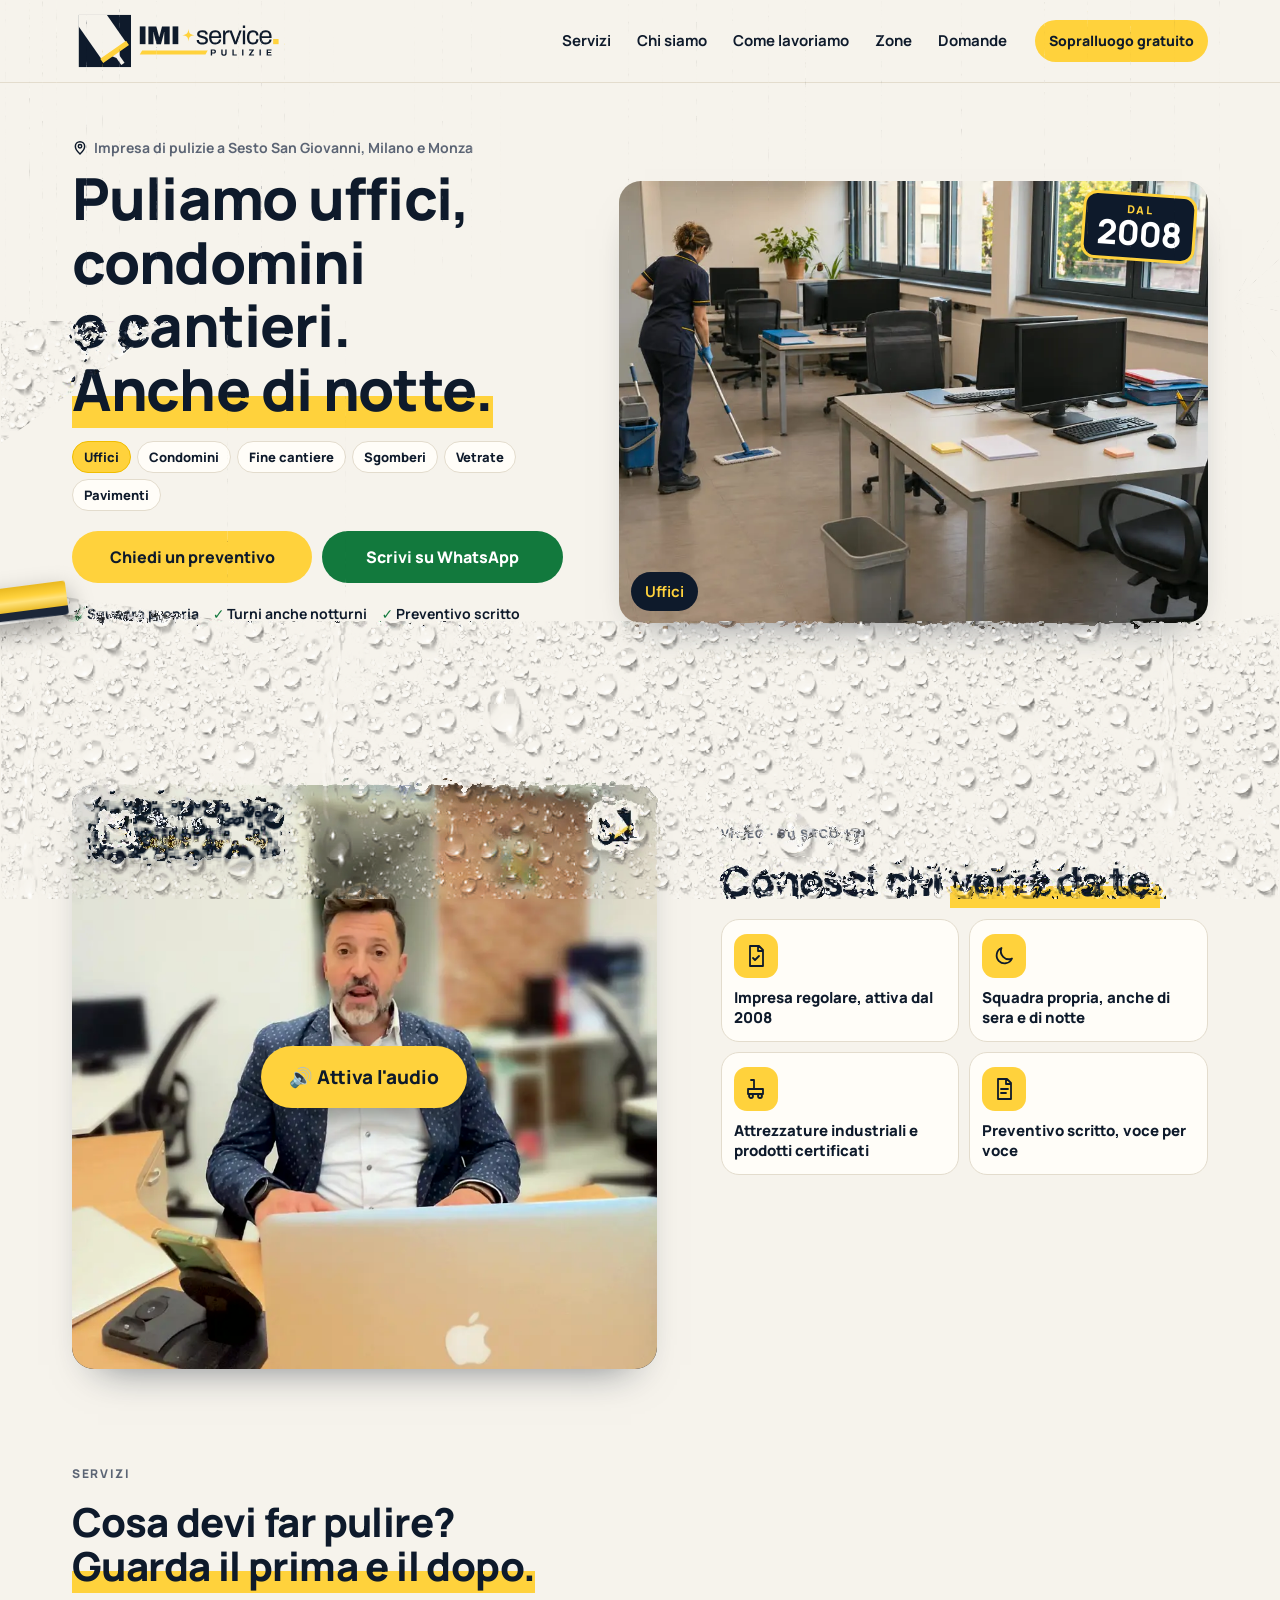
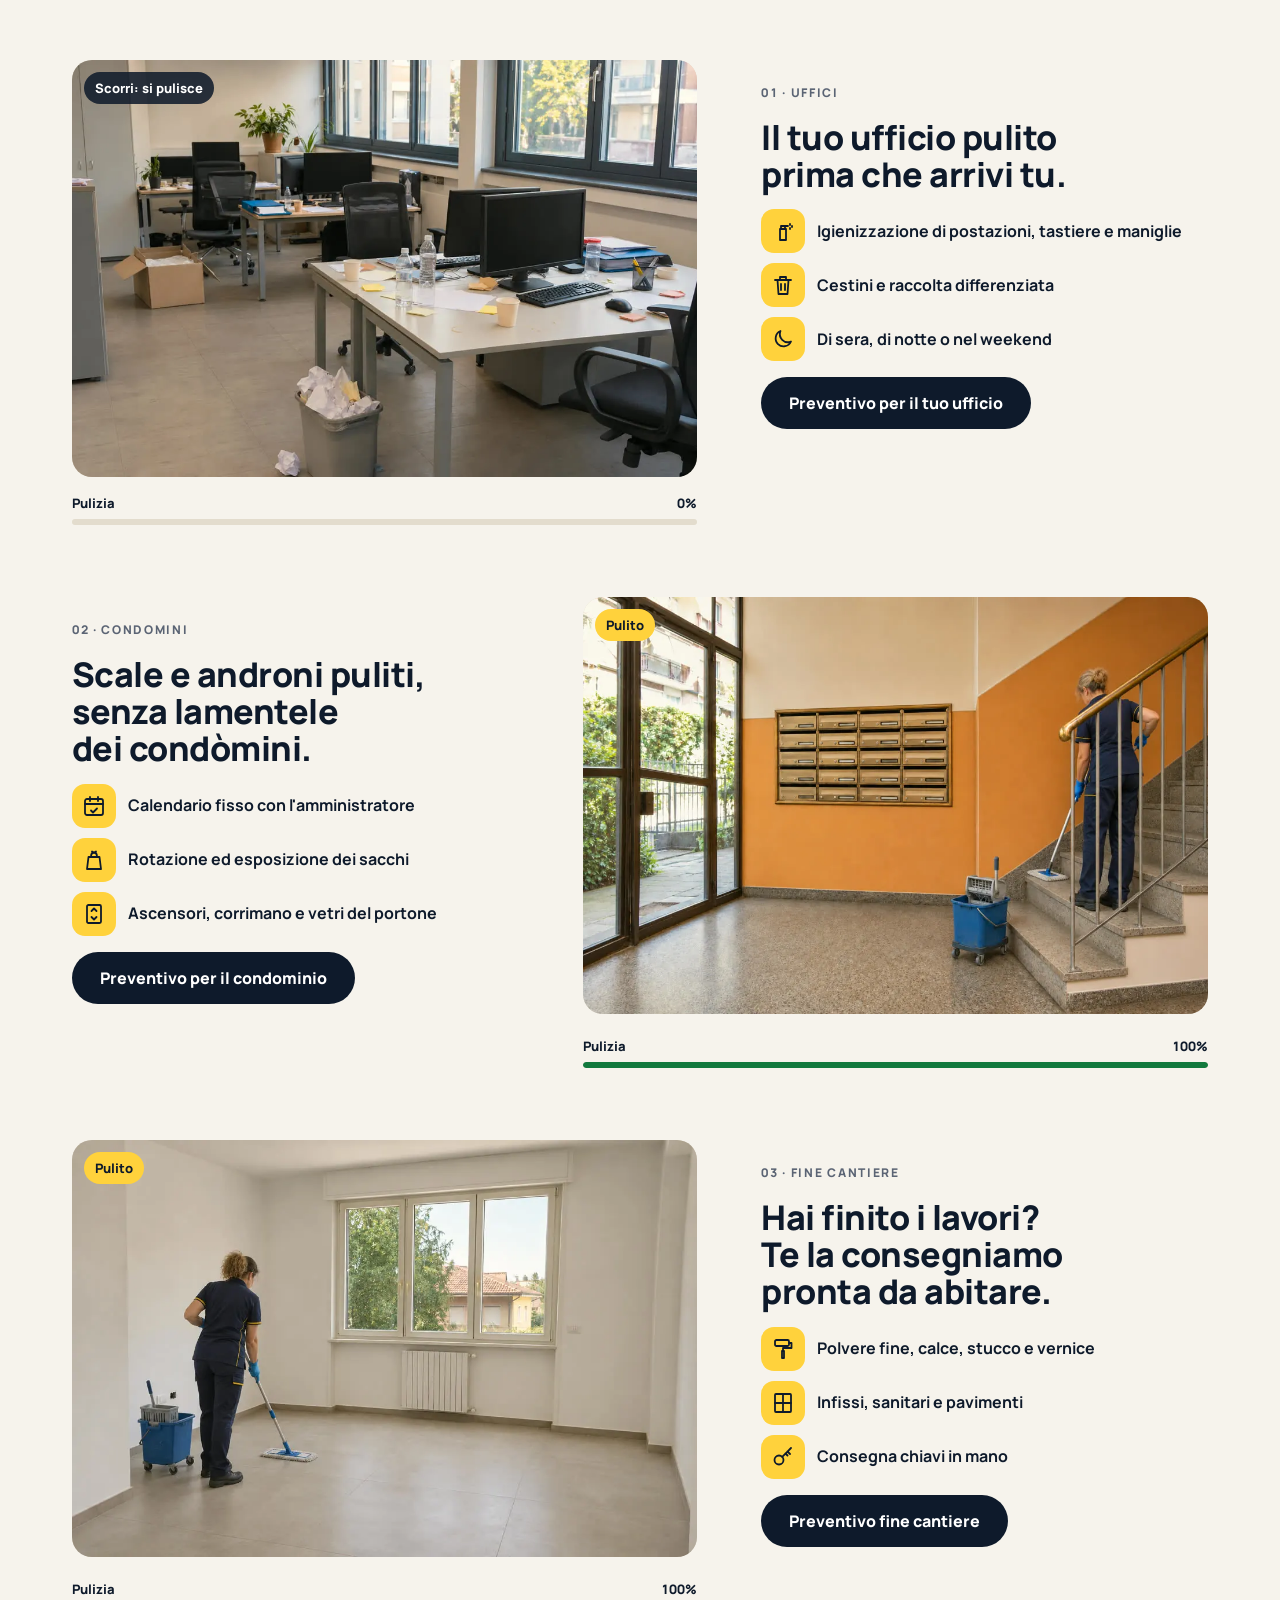
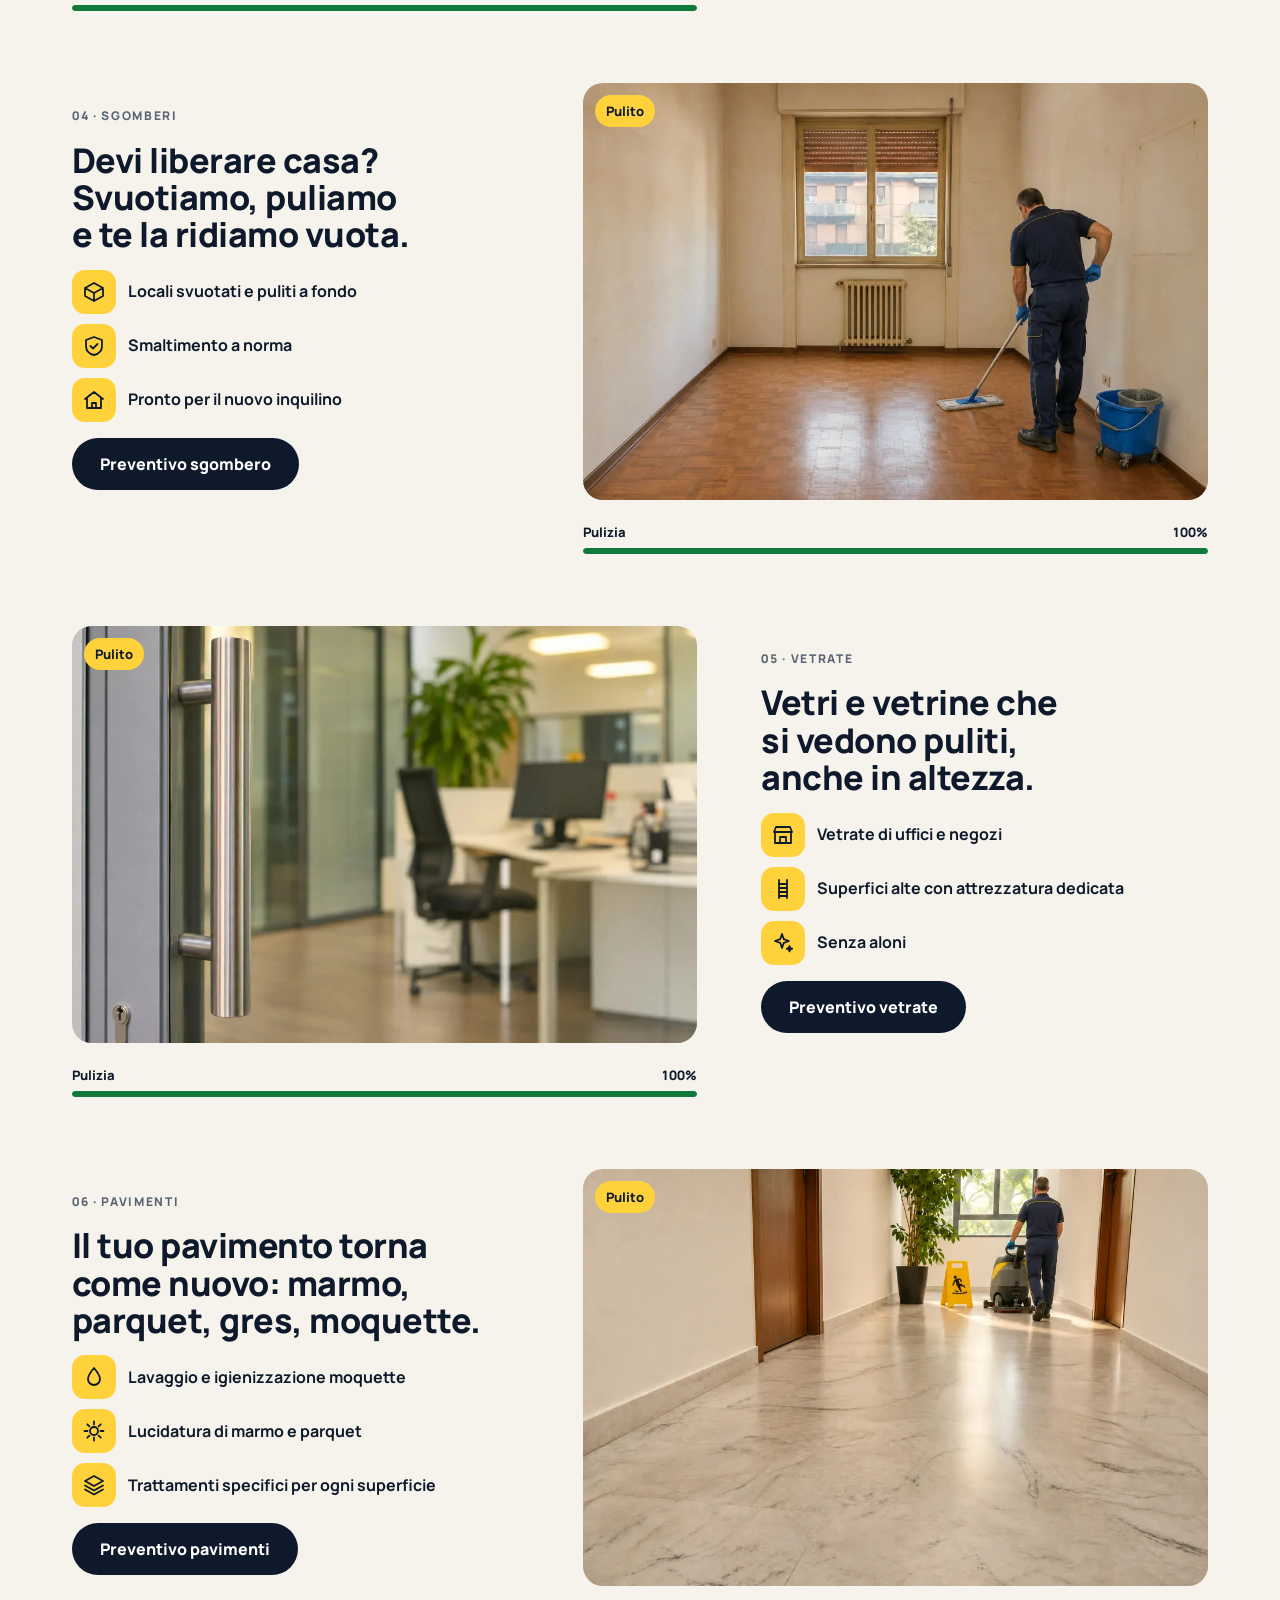
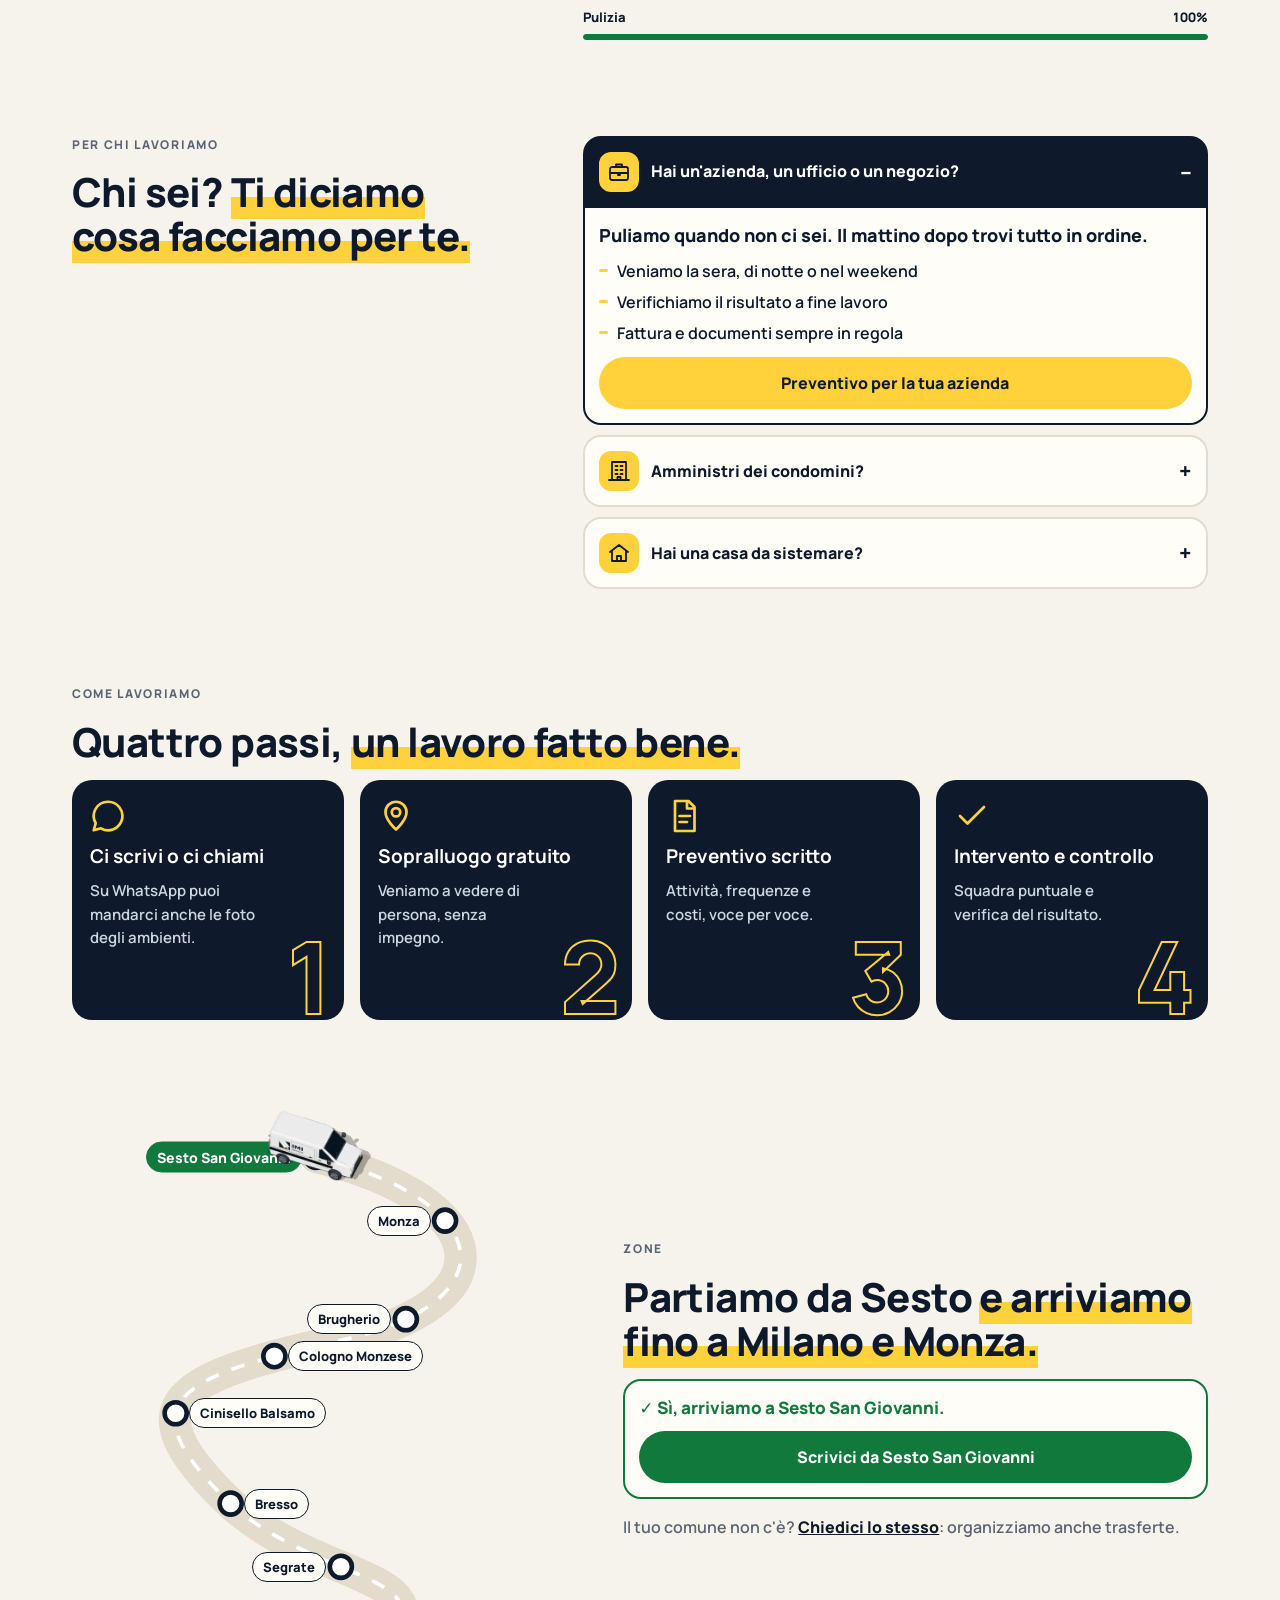
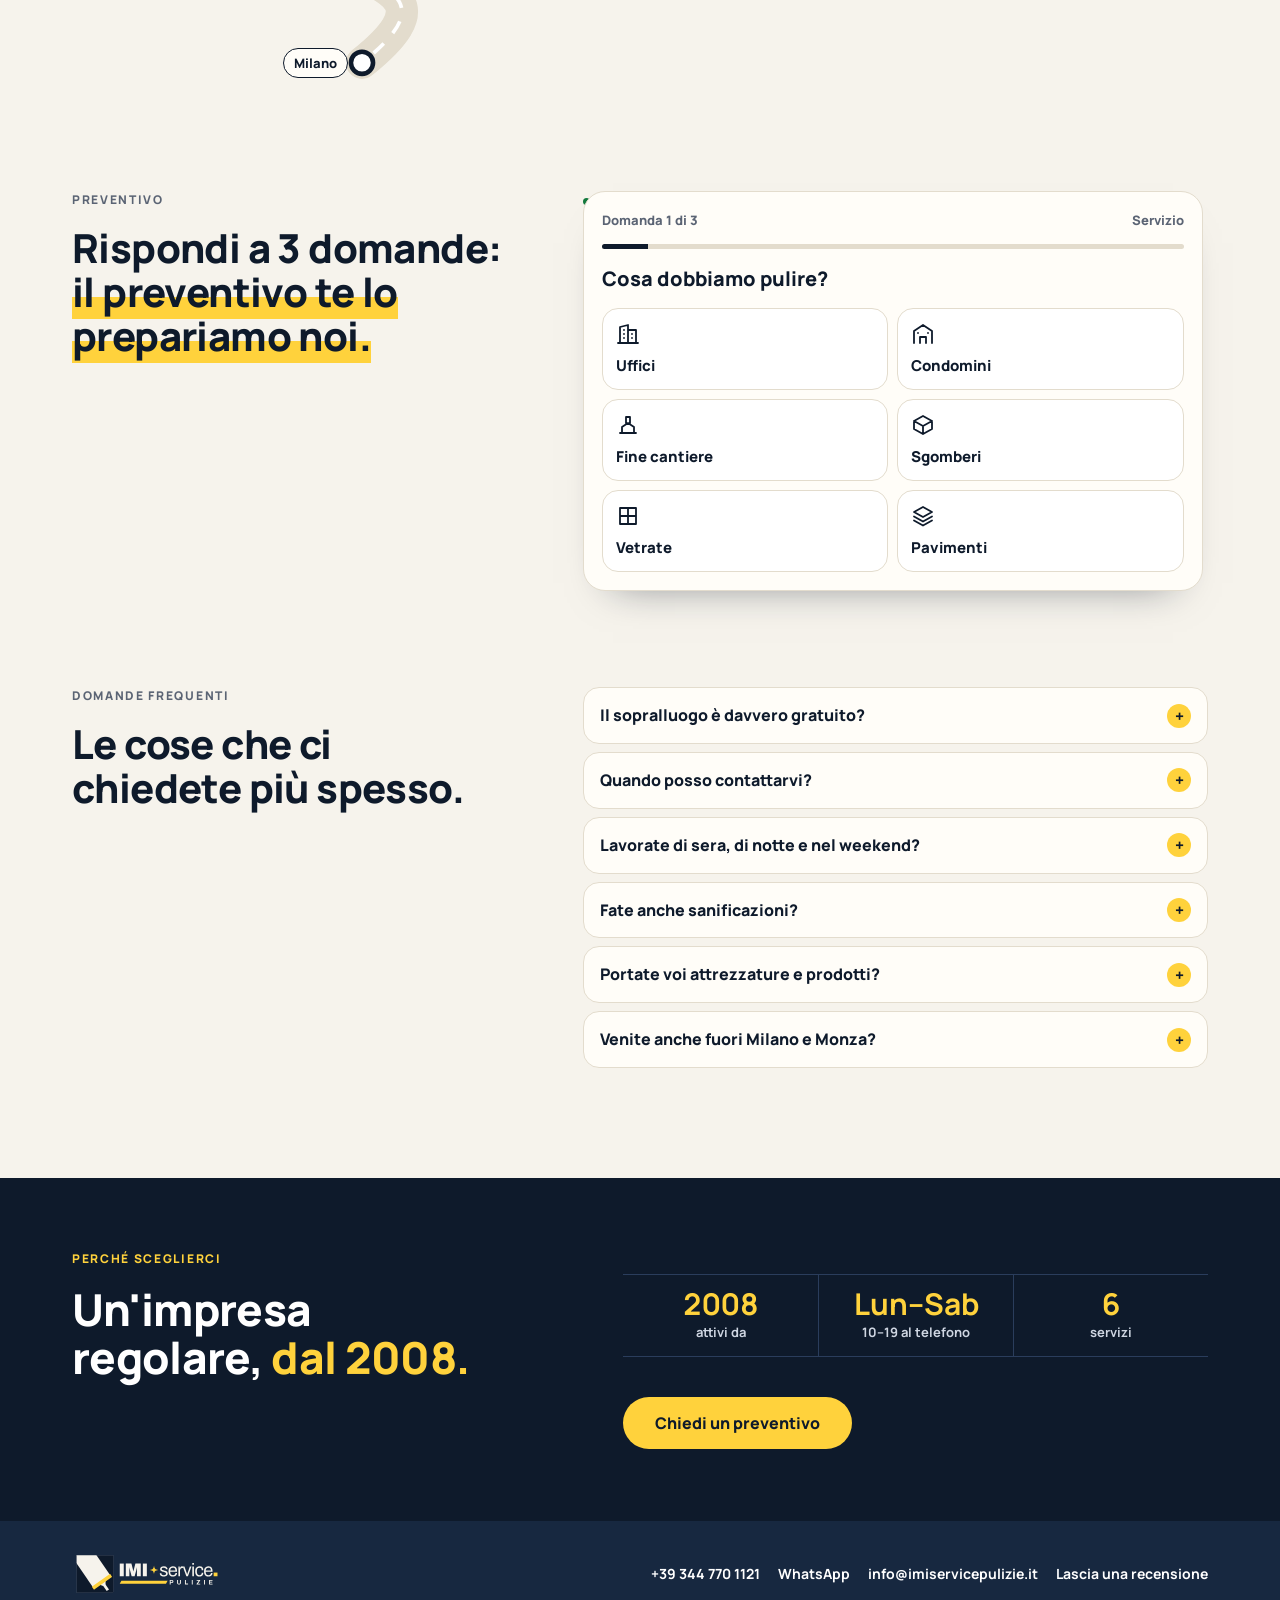
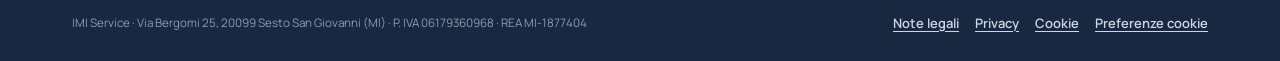
==== commit 99e3ce48: "Script con parametro di versione, così i browser scaricano subito i file aggiornati Co-Authored-By: " ====
--- a/index.html
+++ b/index.html
@@ -1015,10 +1015,10 @@
   <a class="m-mail" data-act="mail" href="#"><svg viewBox="0 0 24 24" aria-hidden="true"><path d="M3 5h18a1 1 0 0 1 1 1v12a1 1 0 0 1-1 1H3a1 1 0 0 1-1-1V6a1 1 0 0 1 1-1zm1 2.4V17h16V7.4l-8 5.3zM5.3 7 12 11.4 18.7 7z" fill="currentColor"/></svg>Email</a>
 </nav>
 
-<script src="assets/js/config.js"></script>
-<script src="assets/js/misura.js" defer></script>
-<script src="assets/js/consenso.js" defer></script>
-<script src="assets/js/recensioni.js" defer></script>
+<script src="assets/js/config.js?v=20261127"></script>
+<script src="assets/js/misura.js?v=20261127" defer></script>
+<script src="assets/js/consenso.js?v=20261127" defer></script>
+<script src="assets/js/recensioni.js?v=20261127" defer></script>
 <script>
 (() => {
   const reduce = matchMedia('(prefers-reduced-motion: reduce)').matches;
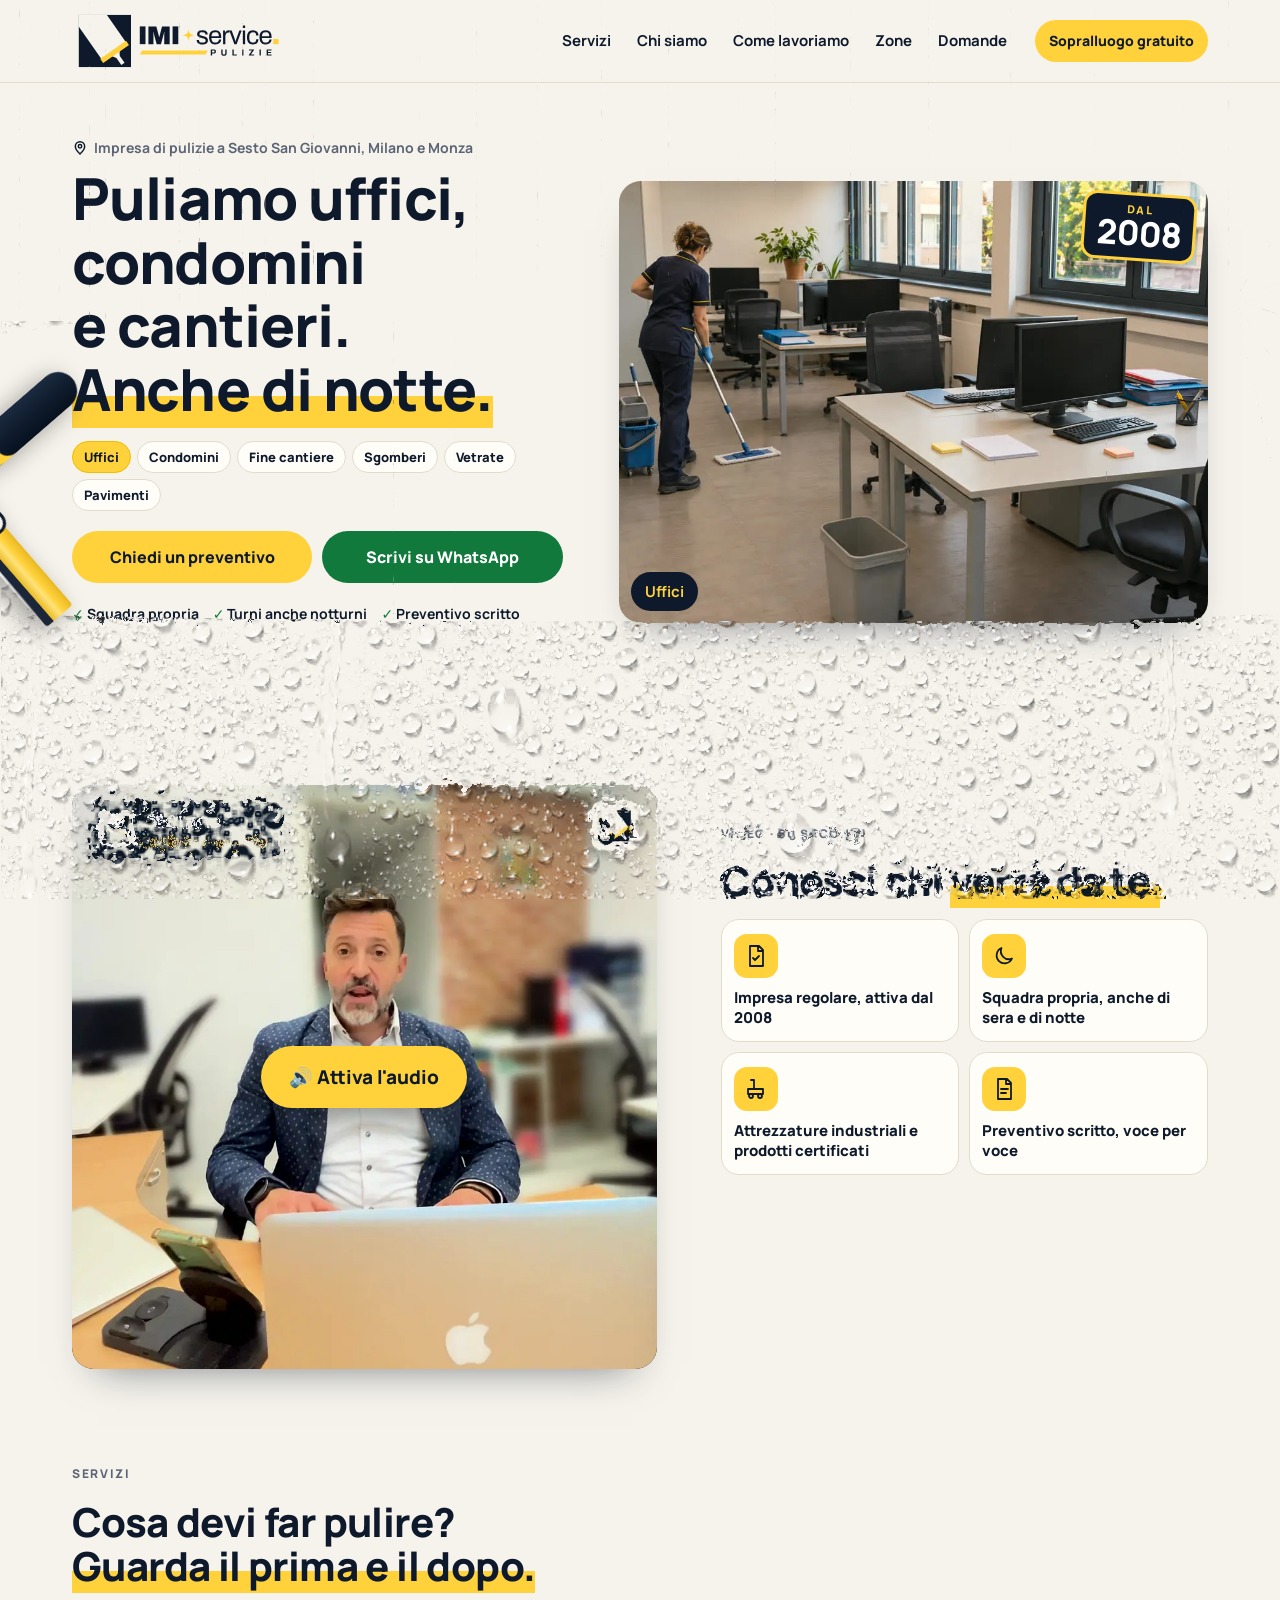
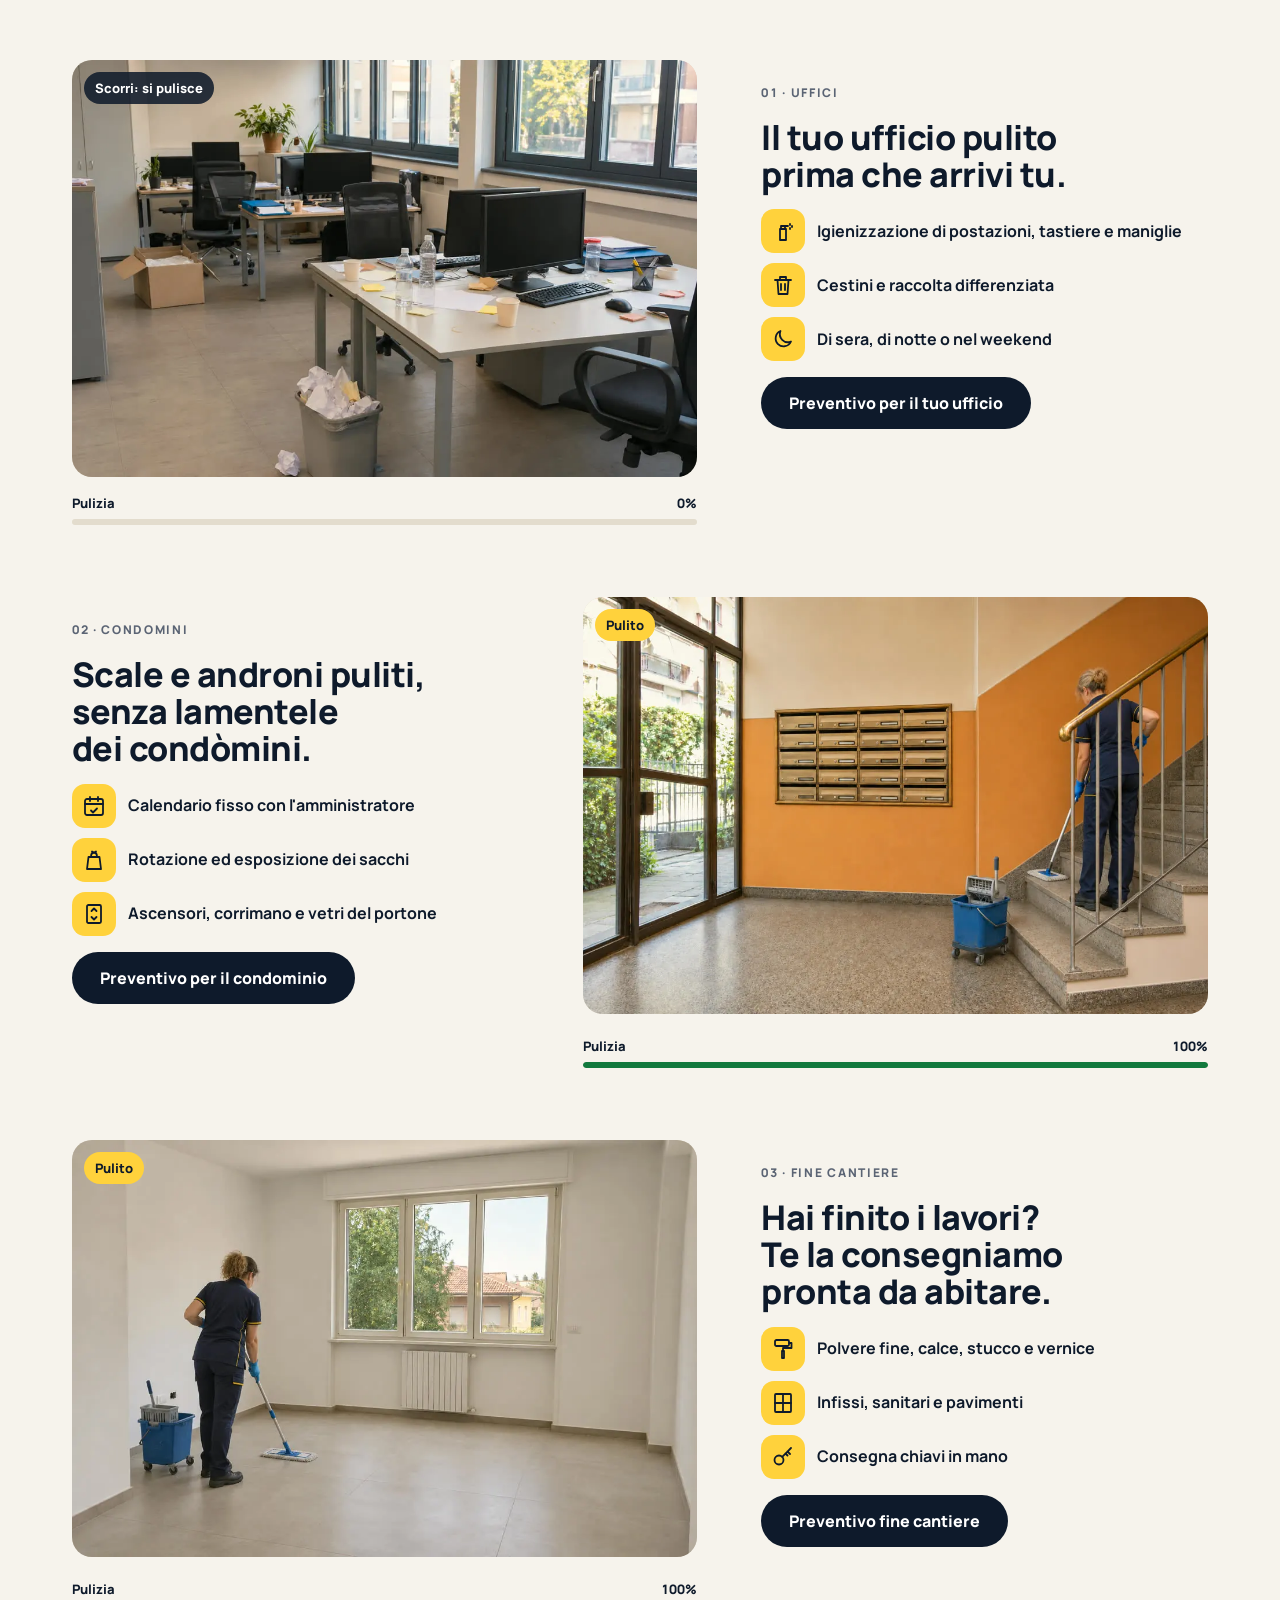
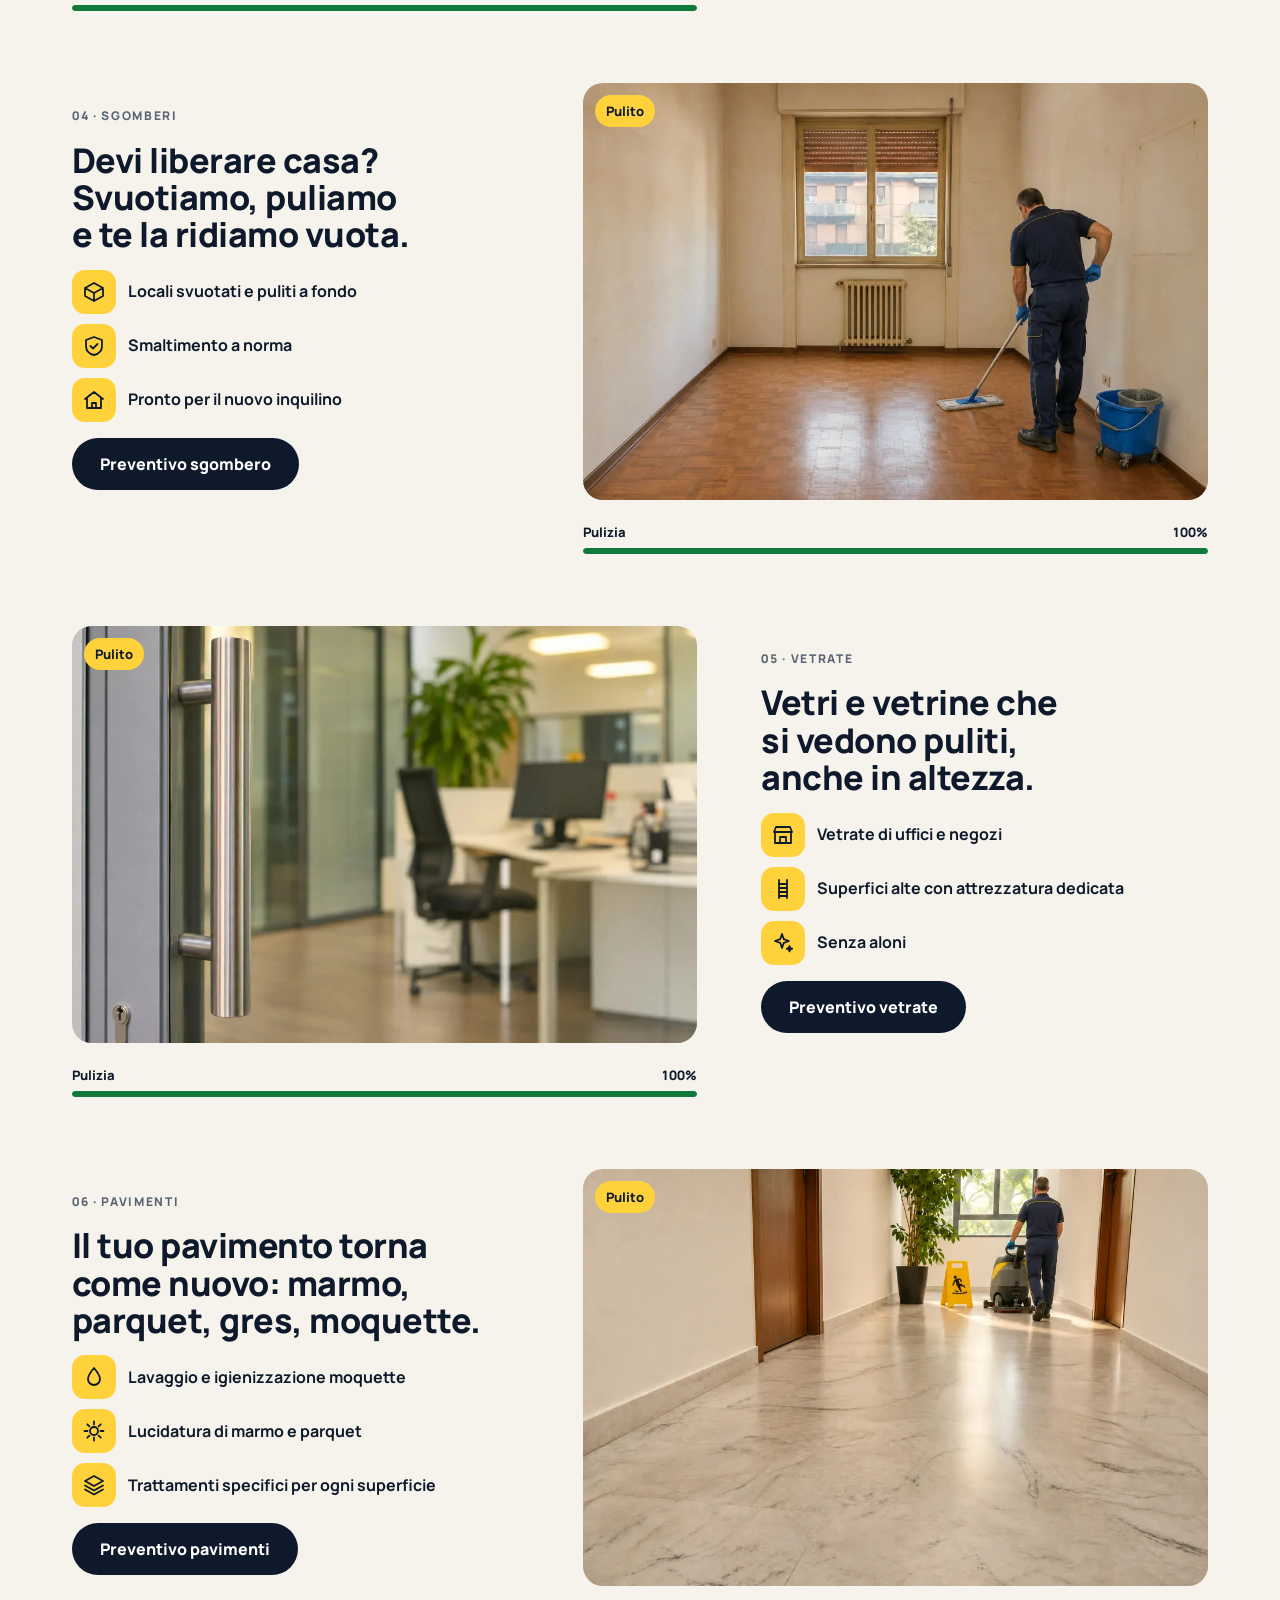
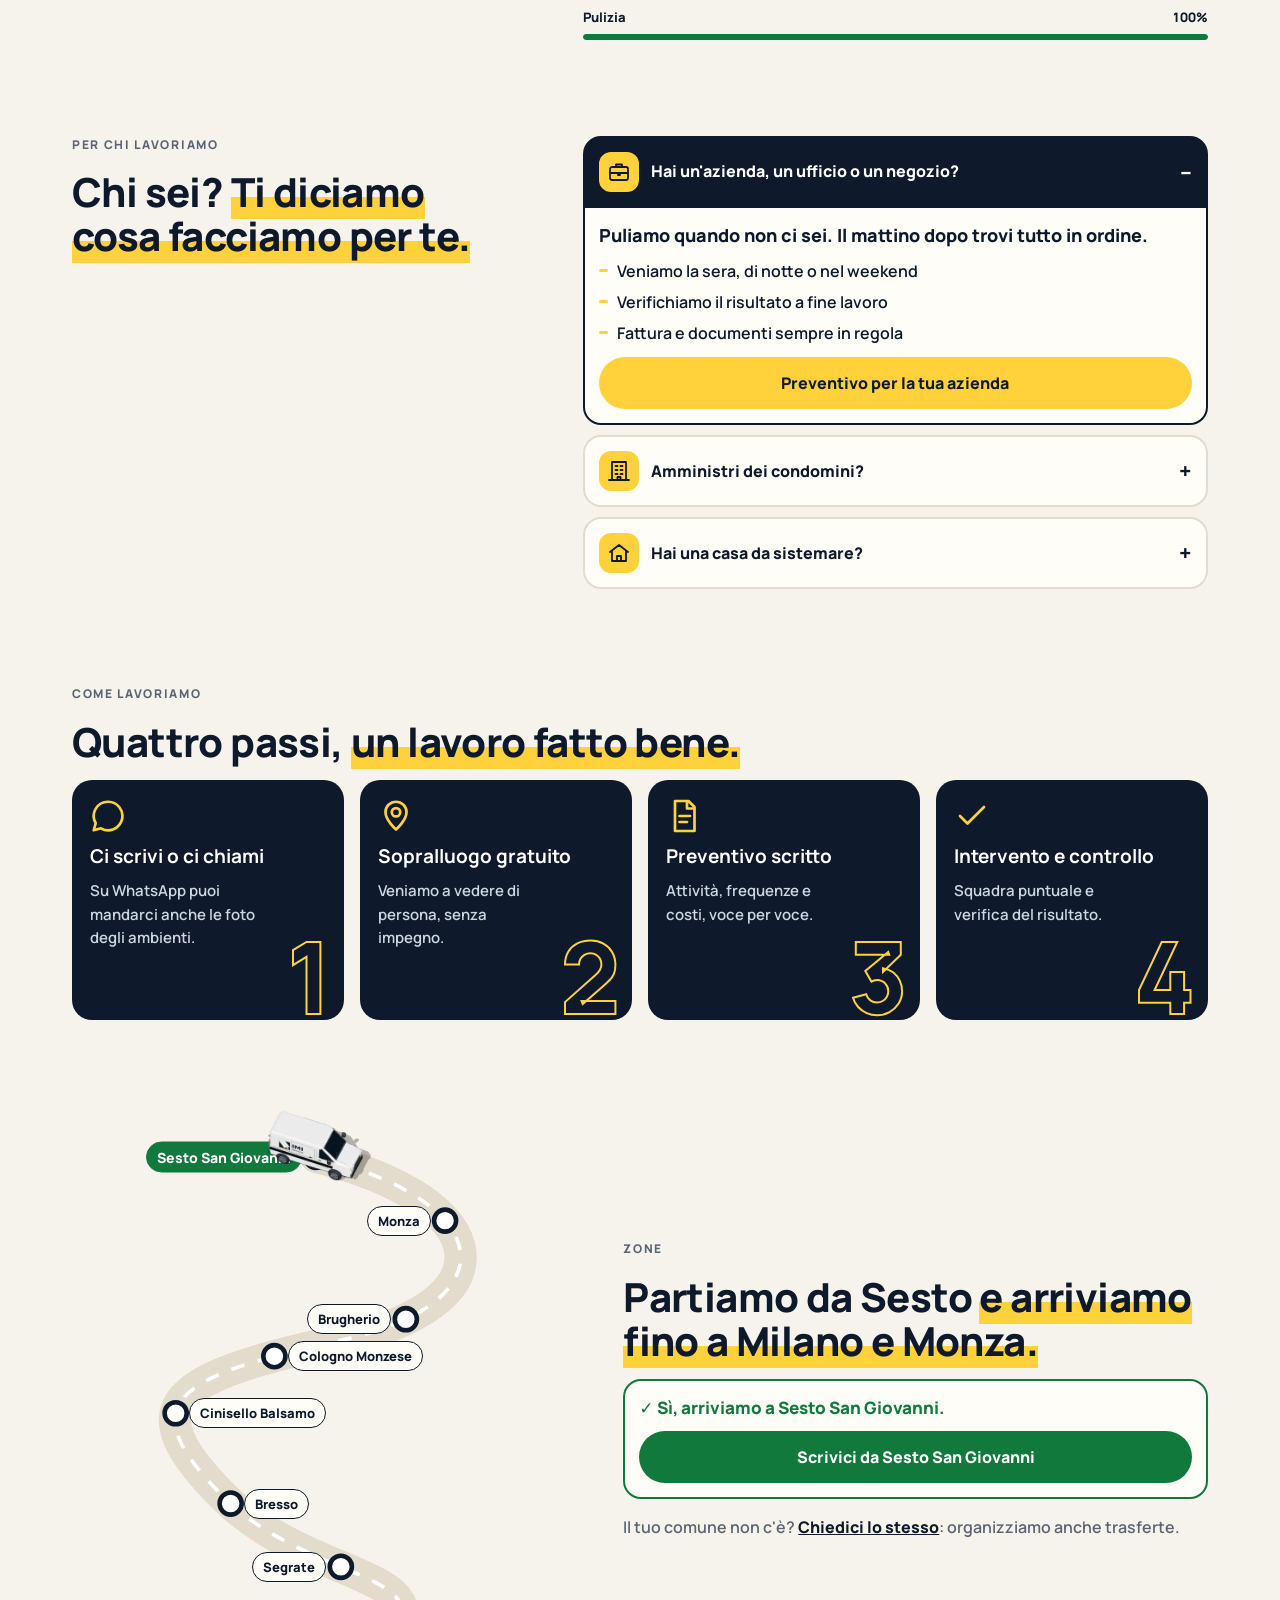
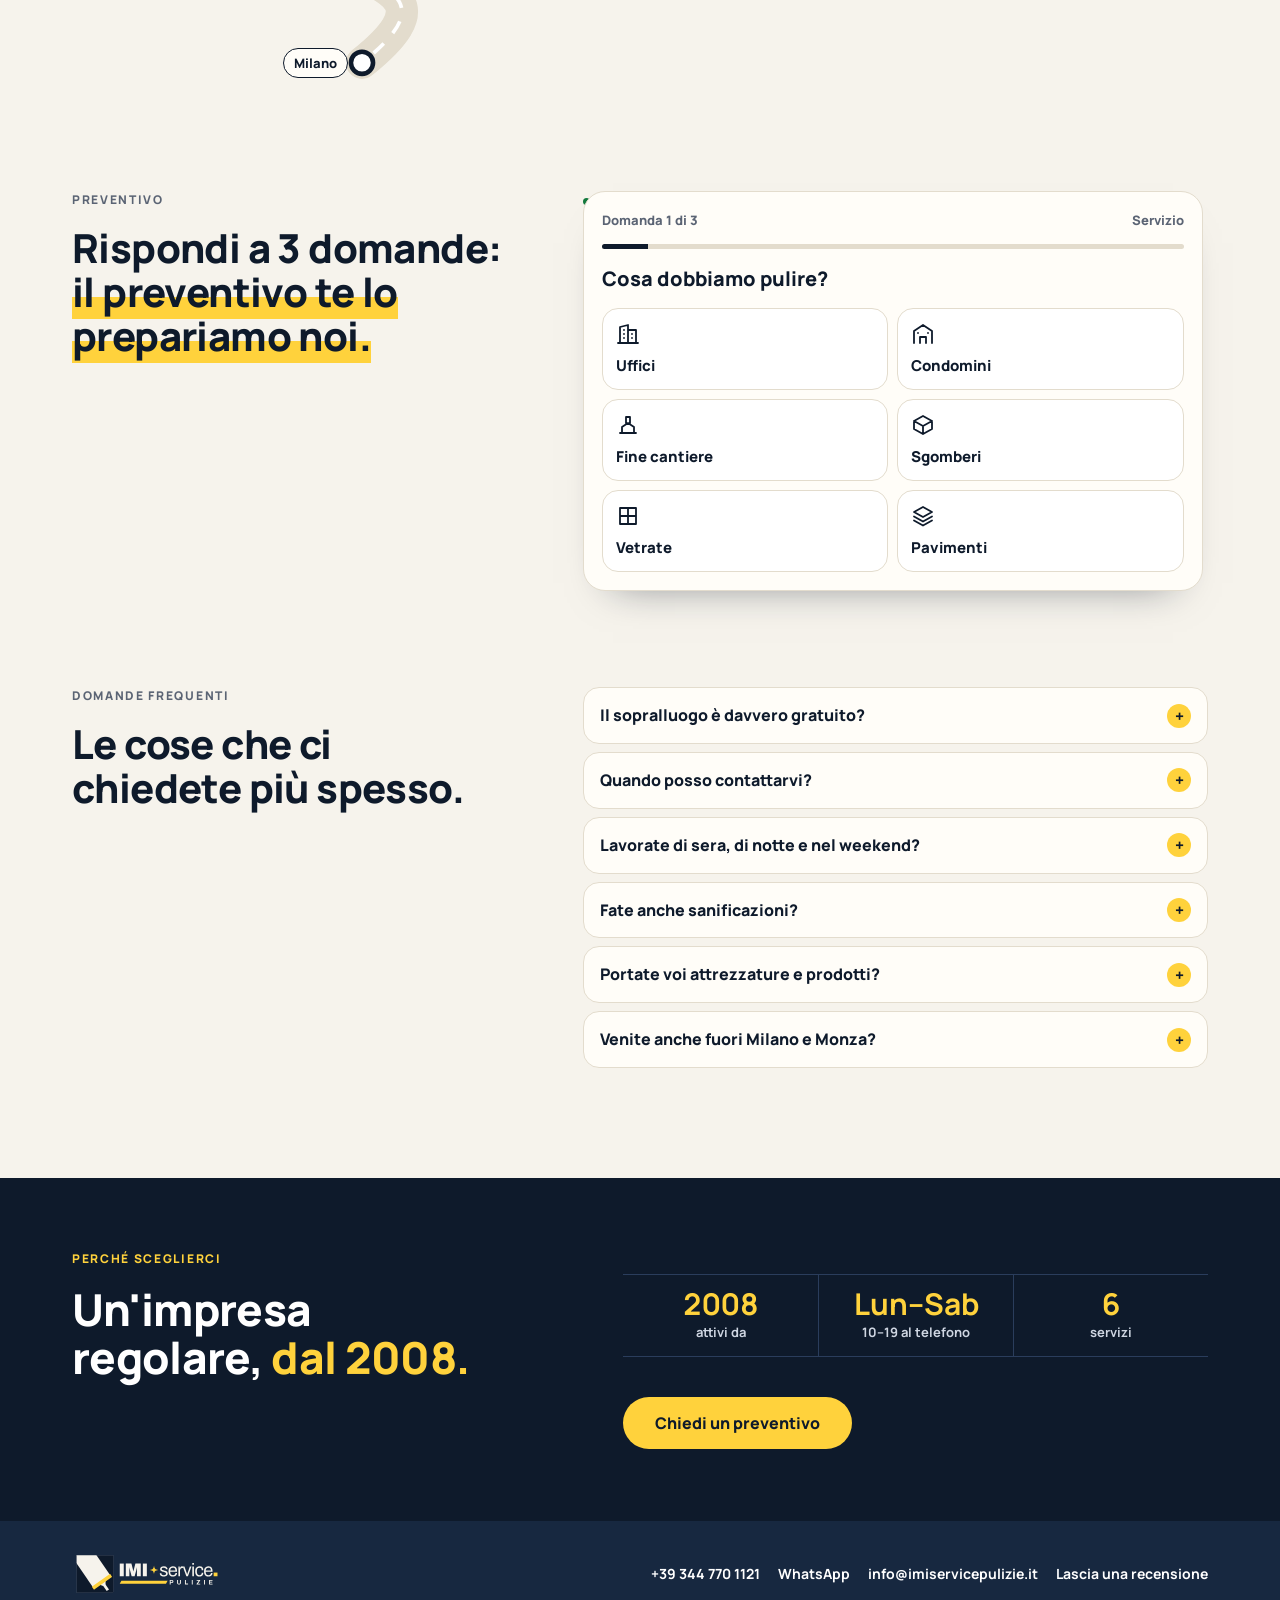
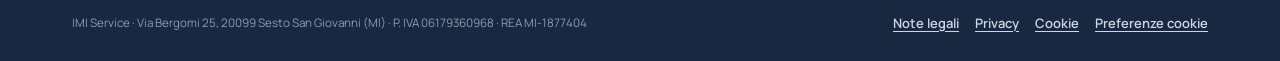
==== commit bc2a5e39: "Tag Google standard (gtag.js con AW-18595507068 e G-V21M676MHH) al posto dei contenitori gtm.js, per" ====
--- a/index.html
+++ b/index.html
@@ -13,9 +13,9 @@
     gtag('set','ads_data_redaction',true);
     gtag('js', new Date());
     gtag('config', 'AW-18595507068');
+    gtag('config', 'G-V21M676MHH');
   </script>
-  <script async src="https://www.googletagmanager.com/gtm.js?id=GTM-NGMGNLPK"></script>
-  <script async src="https://www.googletagmanager.com/gtm.js?id=GTM-5JPLVWKP"></script>
+  <script async src="https://www.googletagmanager.com/gtag/js?id=AW-18595507068"></script>
   <meta name="viewport" content="width=device-width, initial-scale=1">
   <title>Impresa di pulizie a Sesto San Giovanni | IMI Service</title>
   <meta name="description" content="Impresa di pulizie a Sesto San Giovanni dal 2008: uffici, condomini, fine cantiere, sgomberi e vetrate a Milano e Monza. Anche di notte. Sopralluogo gratuito.">
